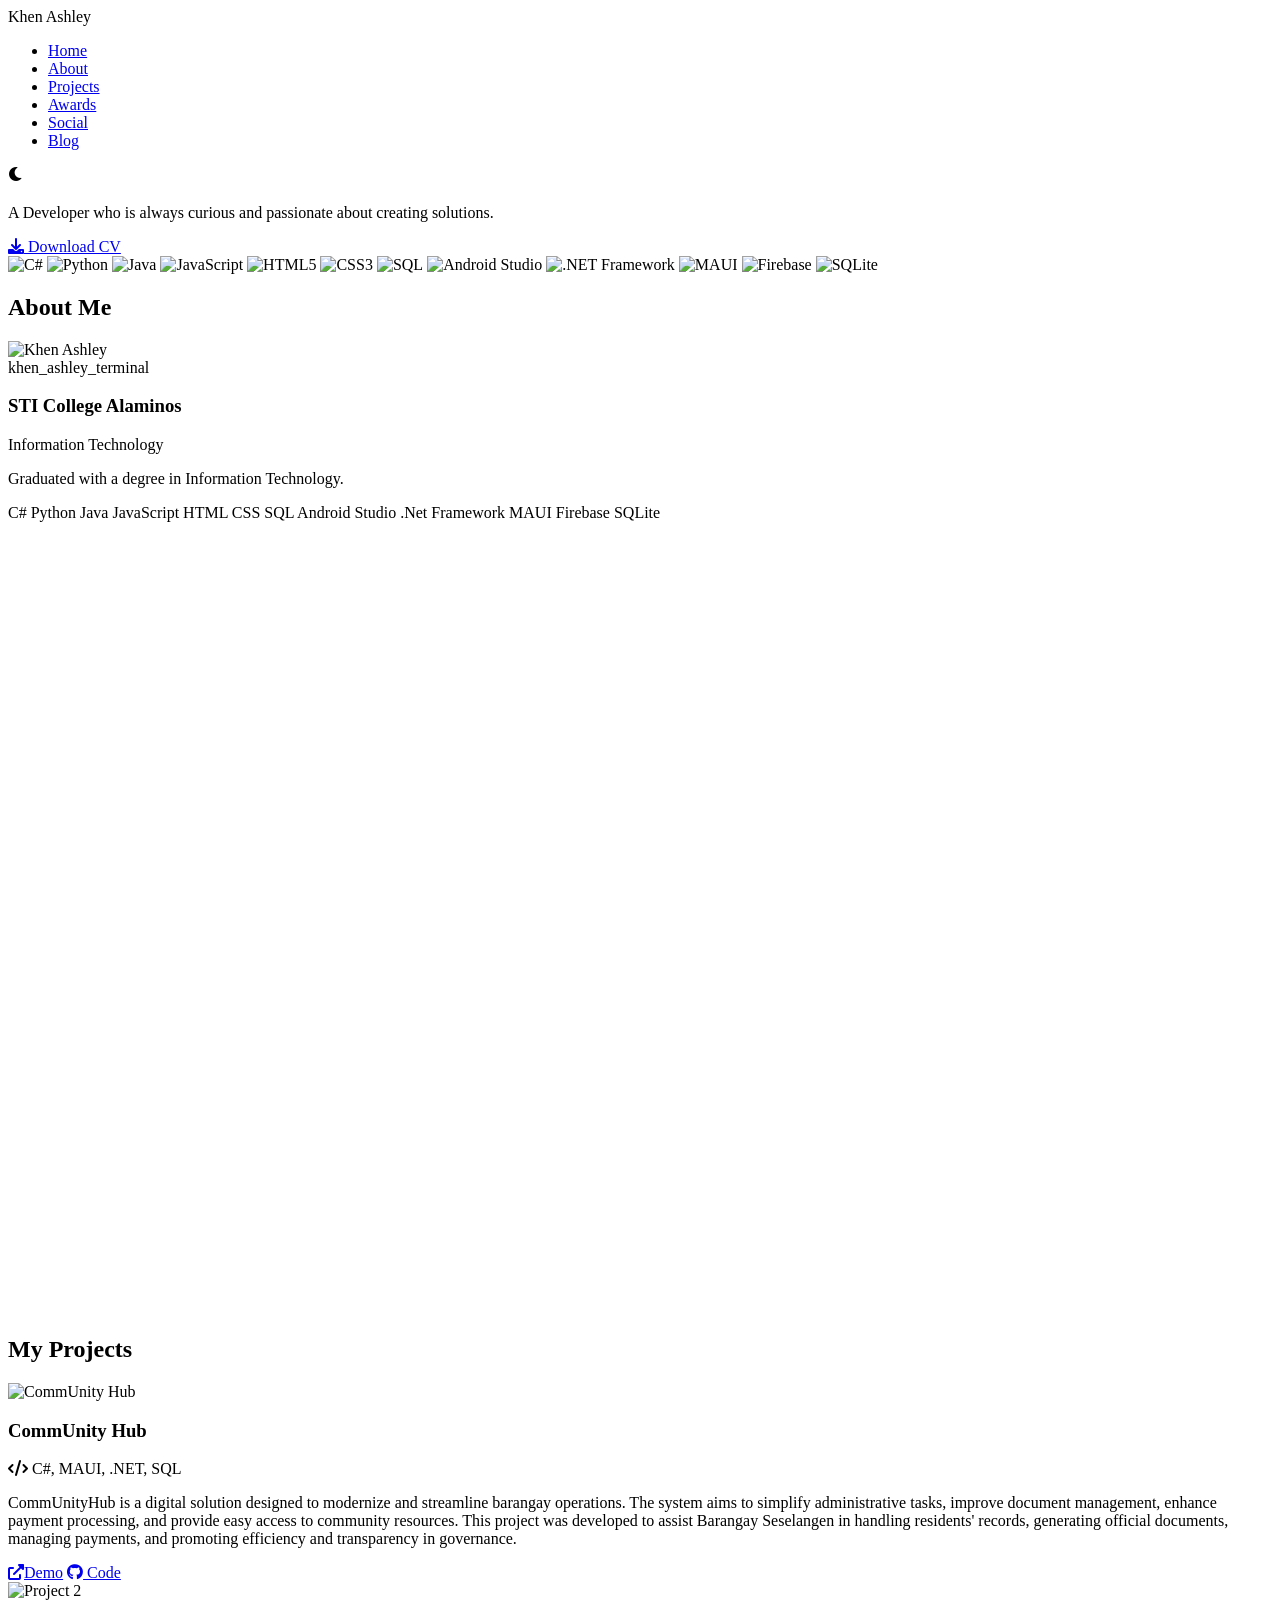
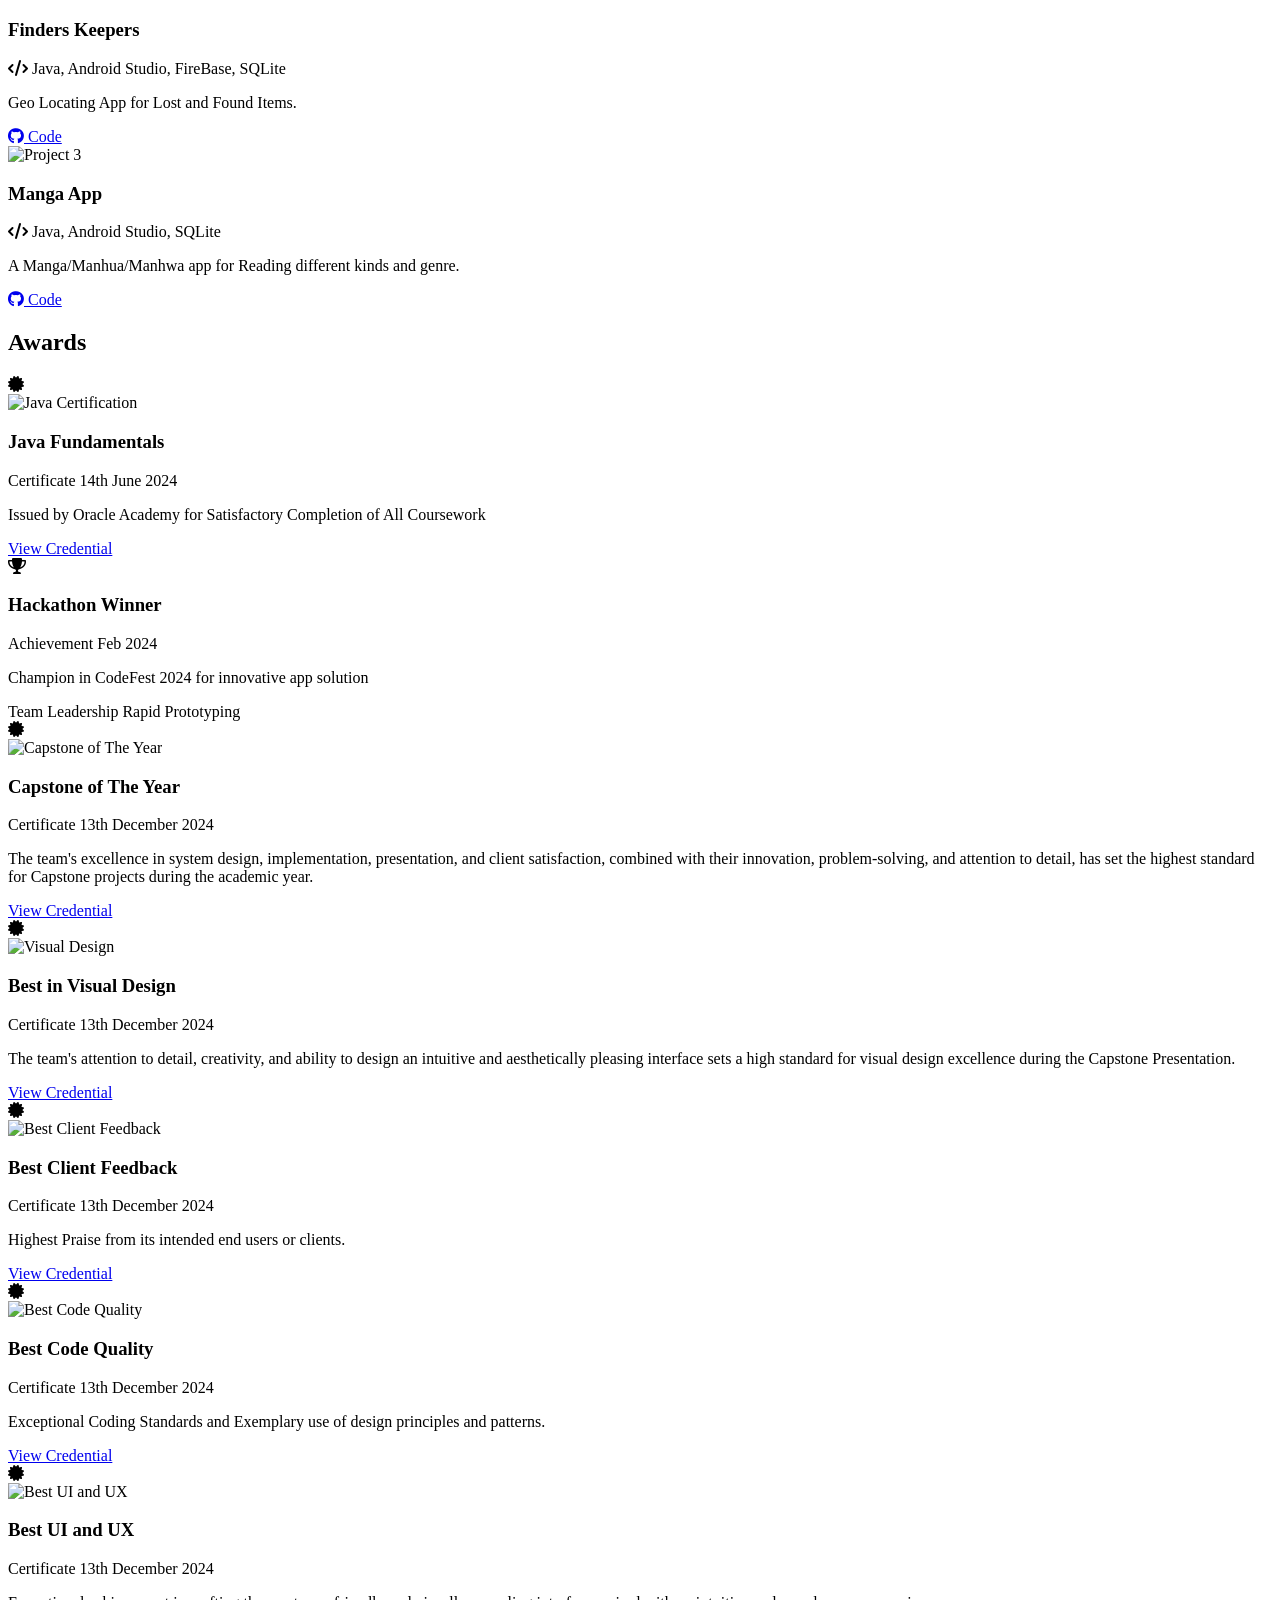
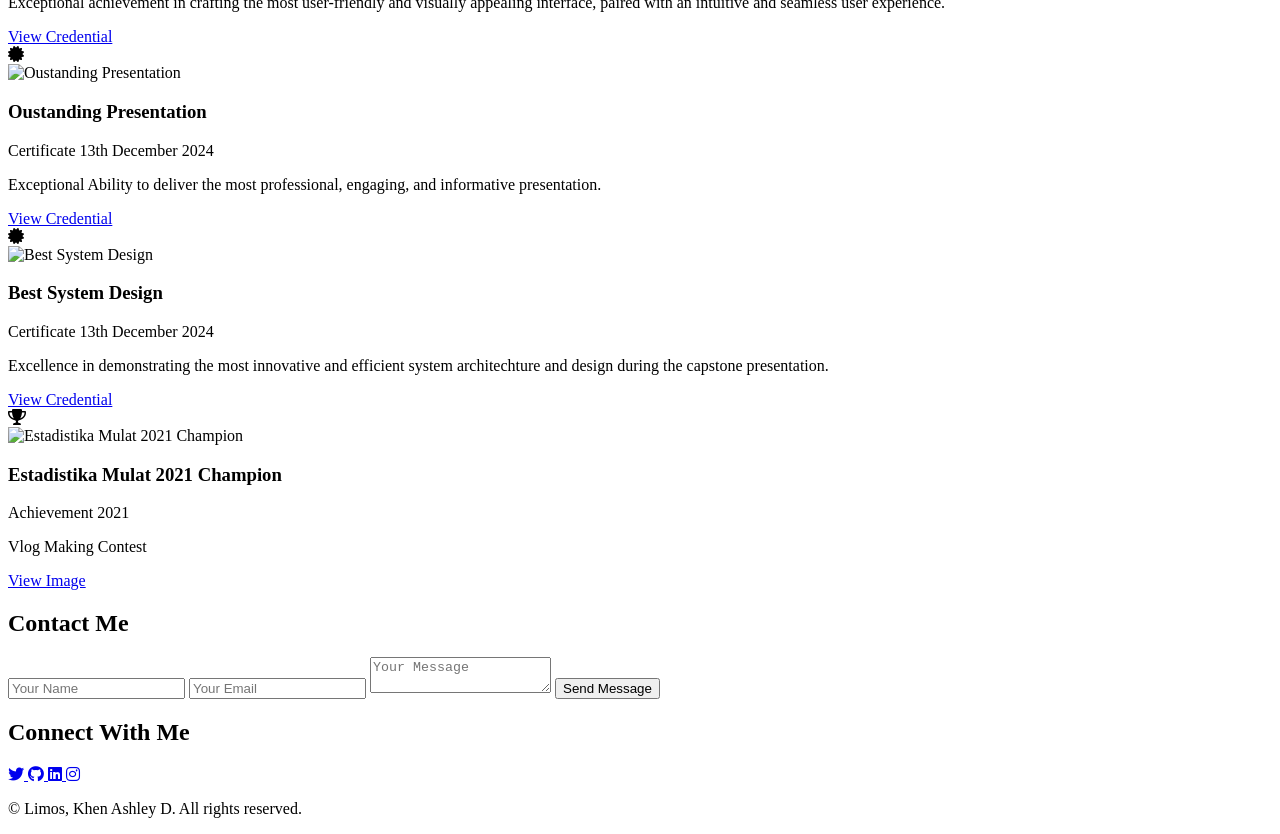
==== index.html @ 20a69405 "Add files via upload" ====
<!DOCTYPE html>
<html lang="en">
<head>
    <meta charset="UTF-8">
    <meta name="viewport" content="width=device-width, initial-scale=1.0">
    <title>Khen Ashley Limos</title>
    <!-- For ICO -->
    <link rel="icon" href="images/KA Logo.ico" type="image/x-icon">
    <link rel="stylesheet" href="assets/style.css">
    <!-- Font Awesome -->
    <link rel="stylesheet" href="https://cdnjs.cloudflare.com/ajax/libs/font-awesome/6.0.0-beta3/css/all.min.css">
    <script src="https://cdn.jsdelivr.net/npm/three@0.132.2/build/three.min.js"></script>
    <script src="https://cdn.jsdelivr.net/npm/three@0.132.2/examples/js/loaders/GLTFLoader.min.js"></script>
    <script src="https://cdn.jsdelivr.net/npm/chart.js"></script>
</head>
    <body>
        <header>
            <nav>
                <div class="logo">Khen Ashley</div>
                <ul class="nav-links">
                    <li><a href="#home">Home</a></li>
                    <li><a href="#about">About</a></li>
                    <li><a href="#projects">Projects</a></li>
                    <li><a href="#recognitions">Awards</a></li>
                    <li><a href="#social-media">Social</a></li>
                    <li><a href="blog/index.html">Blog</a></li>
                </ul>
                <div class="dark-mode-toggle">
                    <i class="fas fa-moon"></i> <!-- Moon icon for dark mode -->
                </div>
                <div class="burger">
                    <div class="line1"></div>
                    <div class="line2"></div>
                    <div class="line3"></div>
                </div>
            </nav>
        </header>

        <!--Home Section-->
        <section id="home" class="hero">
            <div class="hero-content">
                <h1 id="decoding-text"></h1>
                <p class="subtitle">A Developer who is always curious and passionate about creating solutions.</p>
                <a href="resume/Limos, Khen Ashley D. Industrial Resume.pdf" download="Limos_Khen_Ashley_CV.pdf" class="btn">
                    <i class="fas fa-download"></i> Download CV
                </a>
            </div>
            <div class="floating-images">
                <img src="images/C sharp logo.png" alt="C#" class="floating-image" style="left: 20%; top: 30%;"">
                <img src="images/Python.png" alt="Python" class="floating-image" style="left: 40%; top: 50%;">
                <img src="images/Java.png" alt="Java" class="floating-image" style="left: 60%; top: 20%;">
                <img src="images/js logo.webp" alt="JavaScript" class="floating-image" style="left: 80%; top: 40%;">
                <img src="images/HTML5.png" alt="HTML5" class="floating-image" style="left: 20%; top: 70%;">
                <img src="images/CSS3.png" alt="CSS3" class="floating-image" style="left: 40%; top: 80%;">
                <img src="images/SQL.webp" alt="SQL" class="floating-image" style="left: 60%; top: 60%;">
                <img src="images/Android Studio.png" alt="Android Studio" class="floating-image" style="left: 80%; top: 80%;">
                <img src="images/Net Framework.png" alt=".NET Framework" class="floating-image" style="left: 20%; top: 90%;">
                <img src="images/MAUI.png" alt="MAUI" class="floating-image" style="left: 40%; top: 30%;">
                <img src="images/FireBase.png" alt="Firebase" class="floating-image" style="left: 60%; top: 50%;">
                <img src="images/SQLite.png" alt="SQLite" class="floating-image" style="left: 80%; top: 20%;">
            </div>
        </section>

        <!--About Me Section-->
        <section id="about" class="about-section">
            <div class="section-header">
                <h2>About Me</h2>

                <!-- 3D Avatar Column -->
                <div class="avatar-column">
                    <div id="avatar-container" class="avatar-container">
                        <!-- Three.js will inject 3D model here -->
                        <img src="images/Profile pic.jpg" alt="Khen Ashley" class="fallback-avatar"">
                    </div>
                </div>

                <div class="console-container">
                    <div class="console-header">
                    <span class="console-dot red"></span>
                    <span class="console-dot yellow"></span>
                    <span class="console-dot green"></span>
                    <span class="console-title">khen_ashley_terminal</span>
                    </div>
                    <div id="console-text"></div>
                </div>
            </div>
        
            <div class="about-grid">
        
            <!-- Timeline Column -->
            <div class="timeline-column">
                <div class="about-timeline">
                    <div class="timeline-item" data-year="2023">
                        <div class="timeline-content">
                            <h3>STI College Alaminos</h3>
                            <p>Information Technology</p>
                            <p>Graduated with a degree in Information Technology.</p>
                            <div class="skills-used">
                                <span>C#</span>
                                <span>Python</span>
                                <span>Java</span>
                                <span>JavaScript</span>
                                <span>HTML</span>
                                <span>CSS</span>
                                <span>SQL</span>
                                <span>Android Studio</span>
                                <span>.Net Framework</span>
                                <span>MAUI</span>
                                <span>Firebase</span>
                                <span>SQLite</span>
                            </div>
                        </div>
                    </div>
                </div>
        
                <div class="circuit-container">
                    <svg id="circuit-board" viewBox="0 0 800 500"></svg>
                    <div class="circuit-tooltip"></div>
                </div>
            </div>
        </section>

        <!-- Projects Section -->
        <section id="projects" class="projects">
            <h2>My Projects</h2>
            <div class="project-grid">
                <!-- Project 1 -->
                <div class="project-card">
                    <div class="project-card-inner">
                        <div class="project-card-front">
                            <div class="project-preview">
                                <img src="images/CommUnity Hub Dashboard.png" alt="CommUnity Hub" loading="lazy">
                            </div>
                            <h3>CommUnity Hub</h3>
                        </div>
                        <div class="project-card-back">
                            <p class="tech-stack"><i class="fas fa-code"></i> C#, MAUI, .NET, SQL</p>
                            <p class="project-desc">CommUnityHub is a digital solution designed to modernize and streamline barangay operations. The system aims to simplify administrative tasks, improve document management, enhance payment processing, and provide easy access to community resources. This project was developed to assist Barangay Seselangen in handling residents' records, generating official documents, managing payments, and promoting efficiency and transparency in governance.</p>
                            <div class="project-links">
                                <a href="https://drive.google.com/drive/folders/17UceRLrFrvmgczdglgg8YzI2lSc9_kiy?usp=sharing" class="demo-btn" target="_blank"><i class="fas fa-external-link-alt"></i>Demo</a>
                                <a href="https://github.com/Kheizer-dev/CommUnityHub.git" class="github-btn"><i class="fab fa-github"></i> Code</a>
                            </div>
                        </div>
                    </div>
                </div>

                <!-- Project 2 -->
                <div class="project-card">
                    <div class="project-card-inner">
                        <div class="project-card-front">
                            <div class="project-preview">
                                <img src="images/Finder's Keepers Application Logo.png" alt="Project 2" loading="lazy">
                            </div>
                            <h3>Finders Keepers</h3>
                        </div>
                        <div class="project-card-back">
                            <p class="tech-stack"><i class="fas fa-code"></i> Java, Android Studio, FireBase, SQLite</p>
                            <p class="project-desc">Geo Locating App for Lost and Found Items.</p>
                            <div class="project-links">
                                <a href="https://github.com/LimosKhenAshley/FindersKeepers" class="github-btn"><i class="fab fa-github"></i> Code</a>
                            </div>
                        </div>
                    </div>
                </div>

                <!-- Project 3 -->
                <div class="project-card">
                    <div class="project-card-inner">
                        <div class="project-card-front">
                            <div class="project-preview">
                                <img src="images/Manga App Logo.png" alt="Project 3" loading="lazy">
                            </div>
                            <h3>Manga App</h3>
                        </div>
                        <div class="project-card-back">
                            <p class="tech-stack"><i class="fas fa-code"></i> Java, Android Studio, SQLite</p>
                            <p class="project-desc">A Manga/Manhua/Manhwa app for Reading different kinds and genre.</p>
                            <div class="project-links">
                                <a href="https://github.com/LimosKhenAshley/MangaLim" class="github-btn"><i class="fab fa-github"></i> Code</a>
                            </div>
                        </div>
                    </div>
                </div>
            </div>
        </section>

        <section id="recognitions" class="recognitions">
            <h2>Awards</h2>
            
            <div class="recognition-grid">
              <!-- Certificate Example -->
              <div class="recognition-card" data-type="certificate">
                <div class="recognition-badge">
                  <i class="fas fa-certificate"></i>
                </div>
                <img src="images/Java.png" alt="Java Certification">
                <div class="recognition-details">
                  <h3>Java Fundamentals</h3>
                  <p class="recognition-meta">
                    <span class="recognition-type">Certificate</span>
                    <span class="recognition-date">14th June 2024</span>
                  </p>
                  <p>Issued by Oracle Academy for Satisfactory Completion of All Coursework</p>
                  <a href="certificates/Java Fundamentals Certificate.pdf" class="recognition-link" target="_blank">View Credential</a>
                </div>
              </div>
          
              <!-- Achievement Example -->
              <div class="recognition-card" data-type="achievement">
                <div class="recognition-badge">
                  <i class="fas fa-trophy"></i>
                </div>
                <div class="recognition-details">
                  <h3>Hackathon Winner</h3>
                  <p class="recognition-meta">
                    <span class="recognition-type">Achievement</span>
                    <span class="recognition-date">Feb 2024</span>
                  </p>
                  <p>Champion in CodeFest 2024 for innovative app solution</p>
                  <div class="recognition-tags">
                    <span>Team Leadership</span>
                    <span>Rapid Prototyping</span>
                  </div>
                </div>
              </div>
          
              <div class="recognition-card" data-type="certificate" data-achievement="Capstone" data-category="academic">
                <div class="recognition-badge">
                  <i class="fas fa-certificate"></i>
                </div>
                <img src="images/C sharp logo.png" alt="Capstone of The Year">
                <div class="recognition-details">
                  <h3>Capstone of The Year</h3>
                  <p class="recognition-meta">
                    <span class="recognition-type">Certificate</span>
                    <span class="recognition-date">13th December 2024</span>
                  </p>
                  <p>The team's excellence in system design, implementation, presentation, and client satisfaction, combined with their innovation, problem-solving, and attention to detail, has set the highest standard for Capstone projects during the academic year.</p>
                  <a href="certificates/Capstone of the Year.jpg" class="recognition-link" target="_blank">View Credential</a>
                </div>
              </div>

              <div class="recognition-card" data-type="certificate" data-achievement="Capstone" data-category="academic">
                <div class="recognition-badge">
                  <i class="fas fa-certificate"></i>
                </div>
                <img src="images/C sharp logo.png" alt="Visual Design">
                <div class="recognition-details">
                  <h3>Best in Visual Design</h3>
                  <p class="recognition-meta">
                    <span class="recognition-type">Certificate</span>
                    <span class="recognition-date">13th December 2024</span>
                  </p>
                  <p>The team's attention to detail, creativity, and ability to design an intuitive and aesthetically pleasing interface sets a high standard for visual design excellence during the Capstone Presentation.</p>
                  <a href="certificates/Visual Design.jpg" class="recognition-link" target="_blank">View Credential</a>
                </div>
              </div>

              <div class="recognition-card" data-type="certificate" data-achievement="Capstone" data-category="academic">
                <div class="recognition-badge">
                  <i class="fas fa-certificate"></i>
                </div>
                <img src="images/C sharp logo.png" alt="Best Client Feedback">
                <div class="recognition-details">
                  <h3>Best Client Feedback</h3>
                  <p class="recognition-meta">
                    <span class="recognition-type">Certificate</span>
                    <span class="recognition-date">13th December 2024</span>
                  </p>
                  <p> Highest Praise from its intended end users or clients.</p>
                  <a href="certificates/Best Client Feedback.jpg" class="recognition-link" target="_blank">View Credential</a>
                </div>
              </div>

              <div class="recognition-card" data-type="certificate" data-achievement="Capstone" data-category="academic">
                <div class="recognition-badge">
                  <i class="fas fa-certificate"></i>
                </div>
                <img src="images/C sharp logo.png" alt="Best Code Quality">
                <div class="recognition-details">
                  <h3>Best Code Quality</h3>
                  <p class="recognition-meta">
                    <span class="recognition-type">Certificate</span>
                    <span class="recognition-date">13th December 2024</span>
                  </p>
                  <p>Exceptional Coding Standards and Exemplary use of design principles and patterns.</p>
                  <a href="certificates/Best Code Quality.jpg" class="recognition-link" target="_blank">View Credential</a>
                </div>
              </div>

              <div class="recognition-card" data-type="certificate" data-achievement="Capstone" data-category="academic">
                <div class="recognition-badge">
                  <i class="fas fa-certificate"></i>
                </div>
                <img src="images/C sharp logo.png" alt="Best UI and UX">
                <div class="recognition-details">
                  <h3>Best UI and UX</h3>
                  <p class="recognition-meta">
                    <span class="recognition-type">Certificate</span>
                    <span class="recognition-date">13th December 2024</span>
                  </p>
                  <p>Exceptional achievement in crafting the most user-friendly and visually appealing interface, paired with an intuitive and seamless user experience.</p>
                  <a href="certificates/Best UI and UX.jpg" class="recognition-link" target="_blank">View Credential</a>
                </div>
              </div>

              <div class="recognition-card" data-type="certificate" data-achievement="Capstone" data-category="academic">
                <div class="recognition-badge">
                  <i class="fas fa-certificate"></i>
                </div>
                <img src="images/C sharp logo.png" alt="Oustanding Presentation">
                <div class="recognition-details">
                  <h3>Oustanding Presentation</h3>
                  <p class="recognition-meta">
                    <span class="recognition-type">Certificate</span>
                    <span class="recognition-date">13th December 2024</span>
                  </p>
                  <p>Exceptional Ability to deliver the most professional, engaging, and informative presentation.</p>
                  <a href="certificates/Oustanding Pres.jpg" class="recognition-link" target="_blank">View Credential</a>
                </div>
              </div>

              <div class="recognition-card" data-type="certificate" data-achievement="Capstone" data-category="academic">
                <div class="recognition-badge">
                  <i class="fas fa-certificate"></i>
                </div>
                <img src="images/C sharp logo.png" alt="Best System Design">
                <div class="recognition-details">
                  <h3>Best System Design</h3>
                  <p class="recognition-meta">
                    <span class="recognition-type">Certificate</span>
                    <span class="recognition-date">13th December 2024</span>
                  </p>
                  <p>Excellence in demonstrating the most innovative and efficient system architechture and design during the capstone presentation.</p>
                  <a href="certificates/Best System Design.jpg" class="recognition-link" target="_blank">View Credential</a>
                </div>
              </div>

              <div class="recognition-card" data-type="achievement">
                <div class="recognition-badge">
                  <i class="fas fa-trophy"></i>
                </div>
                <img src="certificates/Estadistika Mulat 2021 Champion.png" alt="Estadistika Mulat 2021 Champion">
                <div class="recognition-details">
                  <h3>Estadistika Mulat 2021 Champion</h3>
                  <p class="recognition-meta">
                    <span class="recognition-type">Achievement</span>
                    <span class="recognition-date">2021</span>
                  </p>
                  <p>Vlog Making Contest</p>
                  <a href="certificates/Estadistika Mulat 2021 Champion.png" class="recognition-link" target="_blank">View Image</a>
                </div>
              </div>
            </div>
        </section>

        <!--Contact Section-->
        <section id="contact" class="contact">
            <h2>Contact Me</h2>
            <form id="contact-form" action="https://formspree.io/f/xyzelzqe" method="POST">
              <input type="text" name="name" placeholder="Your Name" required>
              <input type="email" name="email" placeholder="Your Email" required>
              <textarea name="message" placeholder="Your Message" required></textarea>
              
              <!-- Honeypot field for spam prevention -->
              <input type="text" name="_gotcha" style="display:none">
              
              <!-- Custom redirect after success (optional) -->
              <input type="hidden" name="_next" value="https://yourdomain.com/thanks.html">
              
              <!-- Email subject -->
              <input type="hidden" name="_subject" value="New message from portfolio!">
              
              <button type="submit" id="submit-btn">
                <span id="btn-text">Send Message</span>
                <div id="btn-spinner" class="spinner"></div>
              </button>
              
              <div id="form-status"></div>
            </form>
          </section>

        <!--Social Media Section-->
        <section id="social-media" class="social-media">
            <h2>Connect With Me</h2>
            <div class="social-icons">
                <a href="https://x.com/Kkhheennyy" target="_blank" class="social-icon">
                    <i class="fab fa-twitter"></i>
                </a>
                <a href="https://github.com/LimosKhenAshley" target="_blank" class="social-icon">
                    <i class="fab fa-github"></i>
                </a>
                <a href="https://www.linkedin.com/in/khen-ashley-limos-ab6171328/" target="_blank" class="social-icon">
                    <i class="fab fa-linkedin"></i>
                </a>
                <a href="https://www.instagram.com/khenetic.ashh/" target="_blank" class="social-icon">
                    <i class="fab fa-instagram"></i>
                </a>
            </div>
        </section>

        <footer>
            <p>&copy; <span id="year"></span> Limos, Khen Ashley D. All rights reserved.</p>
        </footer>

        <script src="script.js"></script>
    </body>
</html>
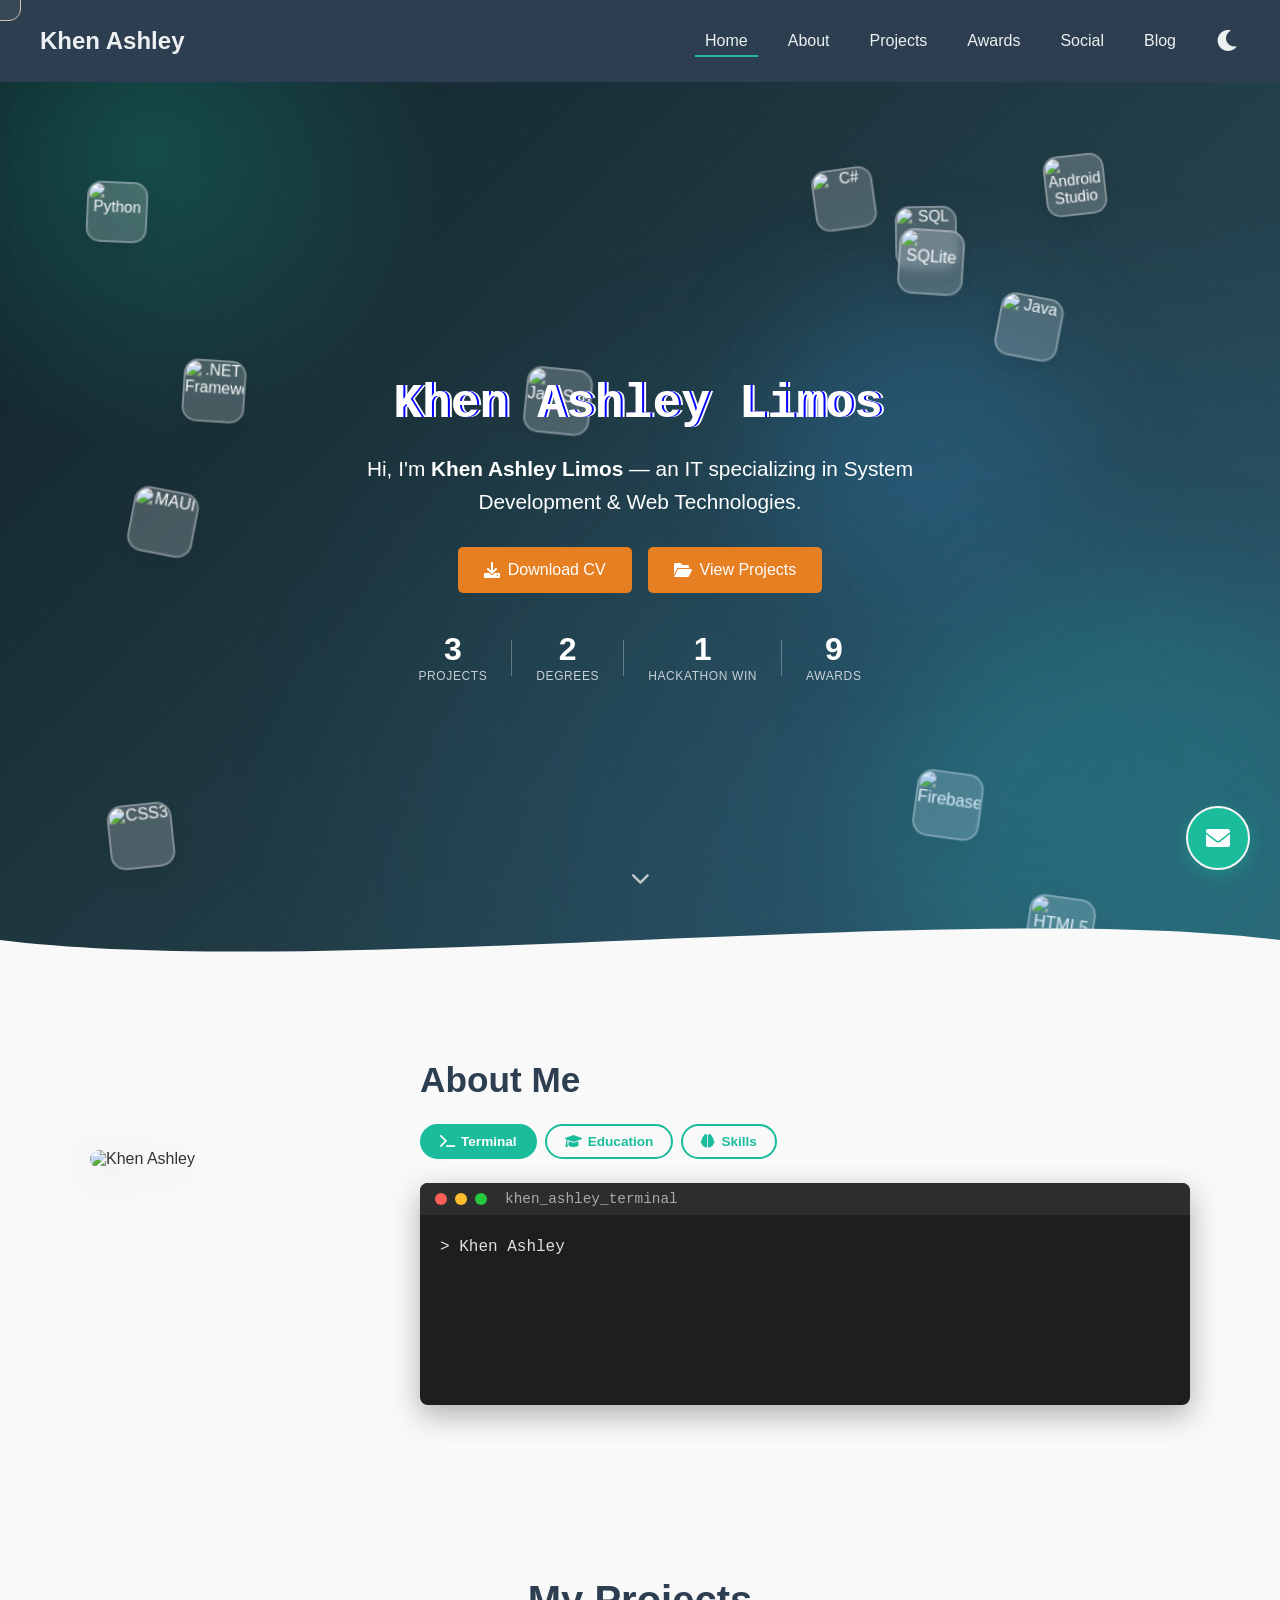
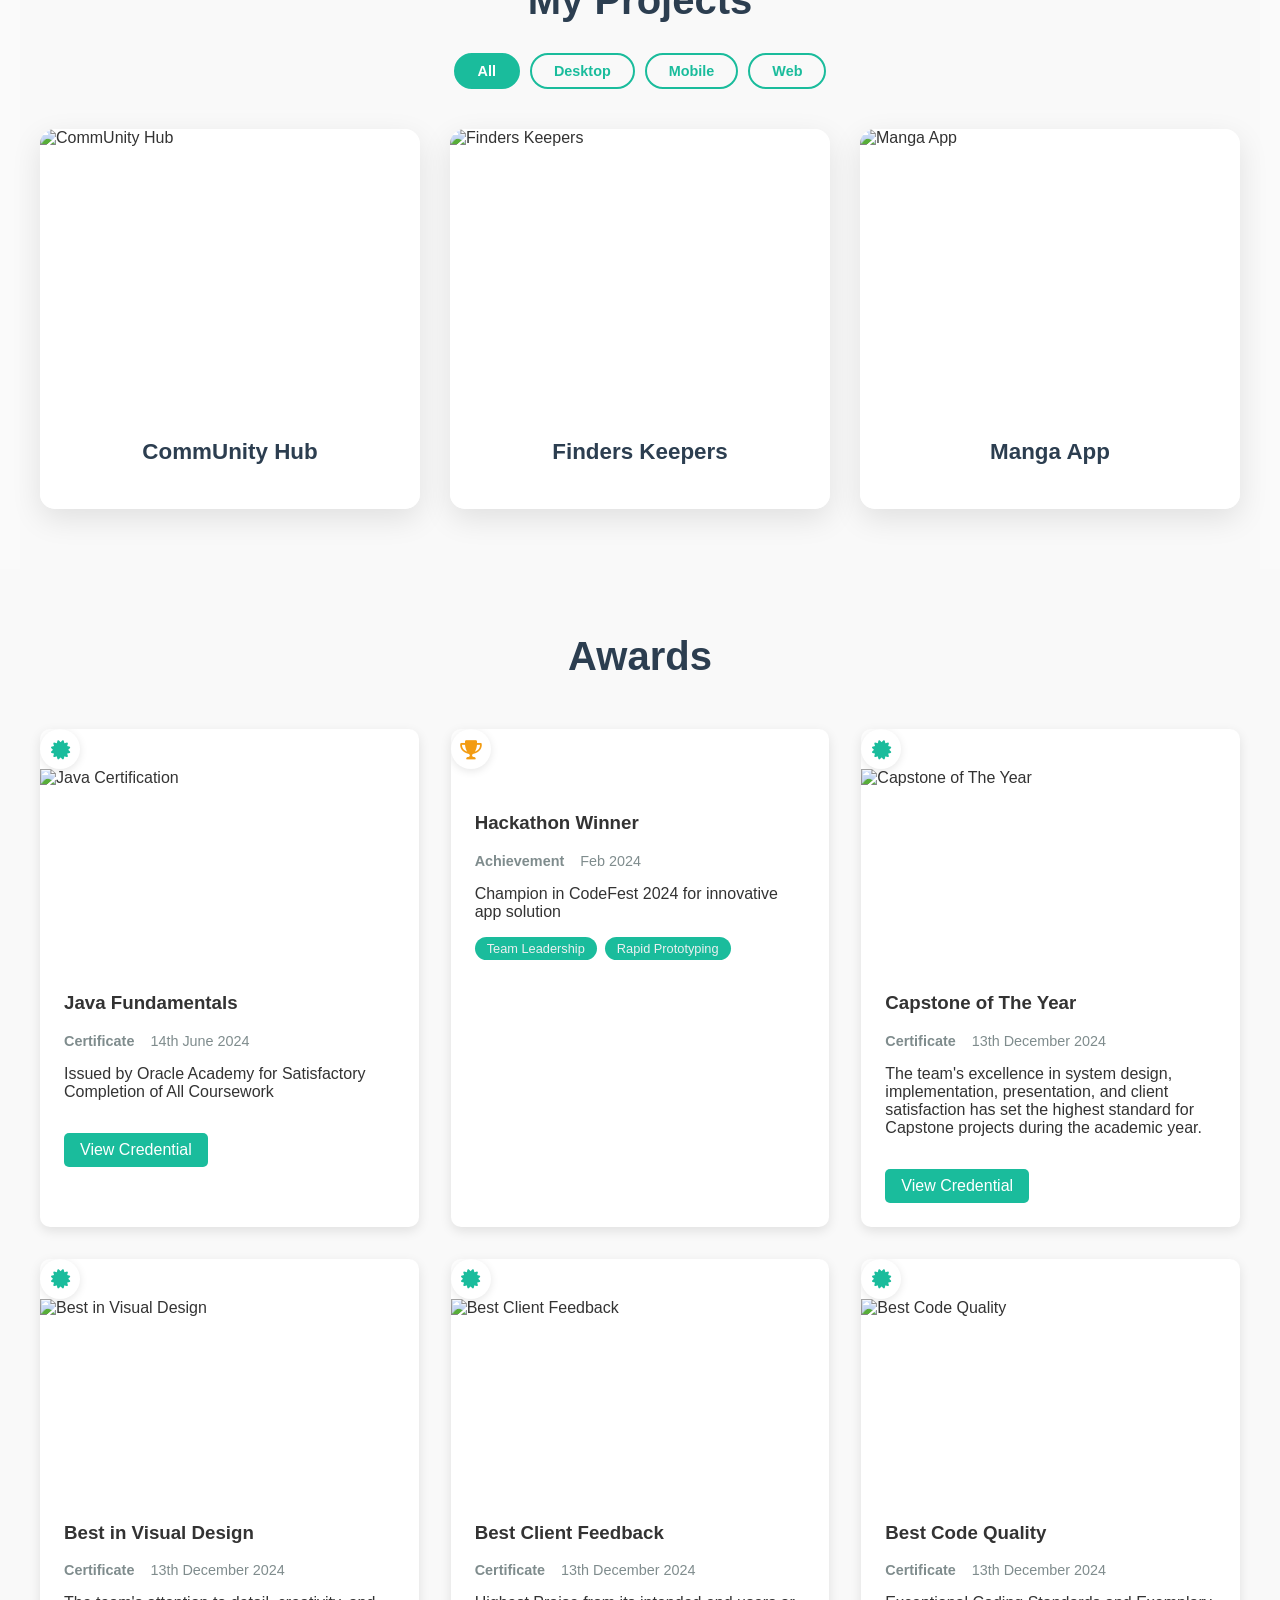
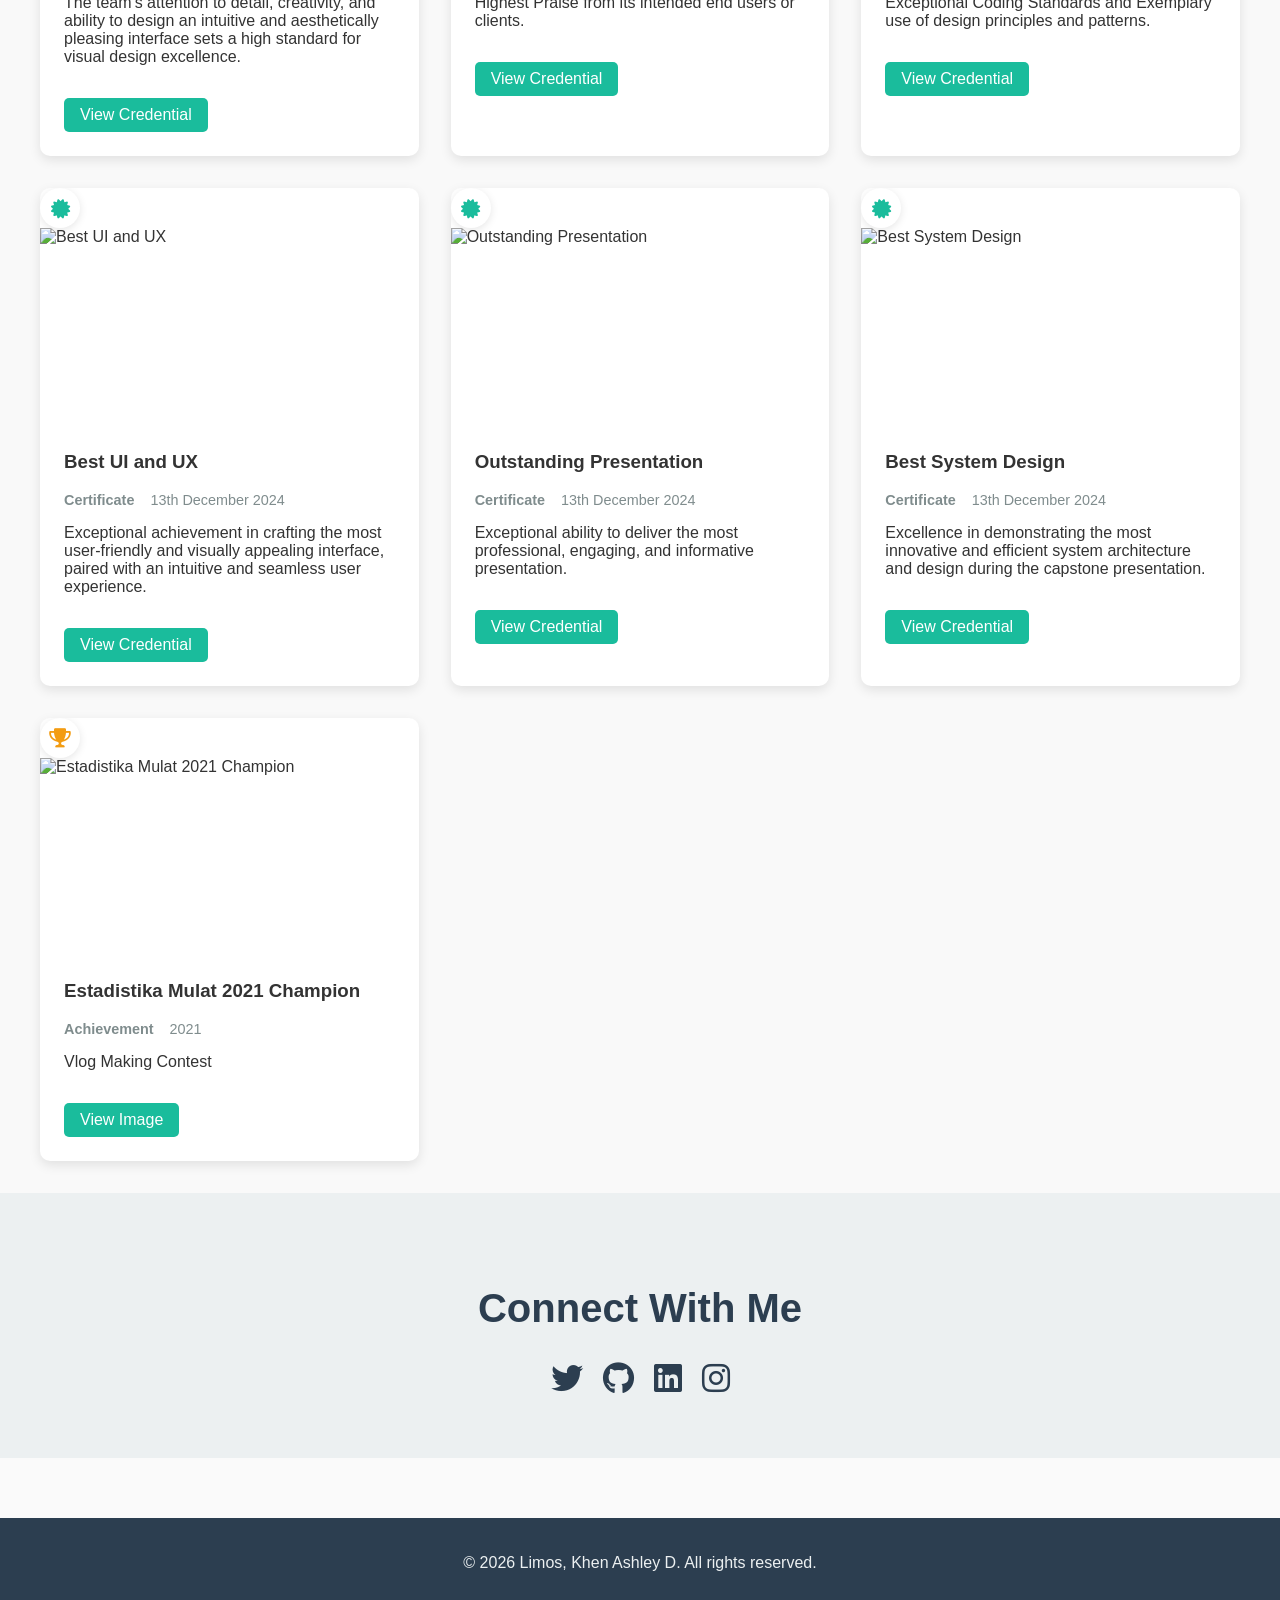
==== commit 50a21472: "Add files via upload" ====
--- a/index.html
+++ b/index.html
@@ -1,408 +1,459 @@
-<!DOCTYPE html>
-<html lang="en">
-<head>
-    <meta charset="UTF-8">
-    <meta name="viewport" content="width=device-width, initial-scale=1.0">
-    <title>Khen Ashley Limos</title>
-    <!-- For ICO -->
-    <link rel="icon" href="images/KA Logo.ico" type="image/x-icon">
-    <link rel="stylesheet" href="assets/style.css">
-    <!-- Font Awesome -->
-    <link rel="stylesheet" href="https://cdnjs.cloudflare.com/ajax/libs/font-awesome/6.0.0-beta3/css/all.min.css">
-    <script src="https://cdn.jsdelivr.net/npm/three@0.132.2/build/three.min.js"></script>
-    <script src="https://cdn.jsdelivr.net/npm/three@0.132.2/examples/js/loaders/GLTFLoader.min.js"></script>
-    <script src="https://cdn.jsdelivr.net/npm/chart.js"></script>
-</head>
-    <body>
-        <header>
-            <nav>
-                <div class="logo">Khen Ashley</div>
-                <ul class="nav-links">
-                    <li><a href="#home">Home</a></li>
-                    <li><a href="#about">About</a></li>
-                    <li><a href="#projects">Projects</a></li>
-                    <li><a href="#recognitions">Awards</a></li>
-                    <li><a href="#social-media">Social</a></li>
-                    <li><a href="blog/index.html">Blog</a></li>
-                </ul>
-                <div class="dark-mode-toggle">
-                    <i class="fas fa-moon"></i> <!-- Moon icon for dark mode -->
-                </div>
-                <div class="burger">
-                    <div class="line1"></div>
-                    <div class="line2"></div>
-                    <div class="line3"></div>
-                </div>
-            </nav>
-        </header>
-
-        <!--Home Section-->
-        <section id="home" class="hero">
-            <div class="hero-content">
-                <h1 id="decoding-text"></h1>
-                <p class="subtitle">A Developer who is always curious and passionate about creating solutions.</p>
-                <a href="resume/Limos, Khen Ashley D. Industrial Resume.pdf" download="Limos_Khen_Ashley_CV.pdf" class="btn">
-                    <i class="fas fa-download"></i> Download CV
-                </a>
-            </div>
-            <div class="floating-images">
-                <img src="images/C sharp logo.png" alt="C#" class="floating-image" style="left: 20%; top: 30%;"">
-                <img src="images/Python.png" alt="Python" class="floating-image" style="left: 40%; top: 50%;">
-                <img src="images/Java.png" alt="Java" class="floating-image" style="left: 60%; top: 20%;">
-                <img src="images/js logo.webp" alt="JavaScript" class="floating-image" style="left: 80%; top: 40%;">
-                <img src="images/HTML5.png" alt="HTML5" class="floating-image" style="left: 20%; top: 70%;">
-                <img src="images/CSS3.png" alt="CSS3" class="floating-image" style="left: 40%; top: 80%;">
-                <img src="images/SQL.webp" alt="SQL" class="floating-image" style="left: 60%; top: 60%;">
-                <img src="images/Android Studio.png" alt="Android Studio" class="floating-image" style="left: 80%; top: 80%;">
-                <img src="images/Net Framework.png" alt=".NET Framework" class="floating-image" style="left: 20%; top: 90%;">
-                <img src="images/MAUI.png" alt="MAUI" class="floating-image" style="left: 40%; top: 30%;">
-                <img src="images/FireBase.png" alt="Firebase" class="floating-image" style="left: 60%; top: 50%;">
-                <img src="images/SQLite.png" alt="SQLite" class="floating-image" style="left: 80%; top: 20%;">
-            </div>
-        </section>
-
-        <!--About Me Section-->
-        <section id="about" class="about-section">
-            <div class="section-header">
-                <h2>About Me</h2>
-
-                <!-- 3D Avatar Column -->
-                <div class="avatar-column">
-                    <div id="avatar-container" class="avatar-container">
-                        <!-- Three.js will inject 3D model here -->
-                        <img src="images/Profile pic.jpg" alt="Khen Ashley" class="fallback-avatar"">
-                    </div>
-                </div>
-
-                <div class="console-container">
-                    <div class="console-header">
-                    <span class="console-dot red"></span>
-                    <span class="console-dot yellow"></span>
-                    <span class="console-dot green"></span>
-                    <span class="console-title">khen_ashley_terminal</span>
-                    </div>
-                    <div id="console-text"></div>
-                </div>
-            </div>
-        
-            <div class="about-grid">
-        
-            <!-- Timeline Column -->
-            <div class="timeline-column">
-                <div class="about-timeline">
-                    <div class="timeline-item" data-year="2023">
-                        <div class="timeline-content">
-                            <h3>STI College Alaminos</h3>
-                            <p>Information Technology</p>
-                            <p>Graduated with a degree in Information Technology.</p>
-                            <div class="skills-used">
-                                <span>C#</span>
-                                <span>Python</span>
-                                <span>Java</span>
-                                <span>JavaScript</span>
-                                <span>HTML</span>
-                                <span>CSS</span>
-                                <span>SQL</span>
-                                <span>Android Studio</span>
-                                <span>.Net Framework</span>
-                                <span>MAUI</span>
-                                <span>Firebase</span>
-                                <span>SQLite</span>
-                            </div>
-                        </div>
-                    </div>
-                </div>
-        
-                <div class="circuit-container">
-                    <svg id="circuit-board" viewBox="0 0 800 500"></svg>
-                    <div class="circuit-tooltip"></div>
-                </div>
-            </div>
-        </section>
-
-        <!-- Projects Section -->
-        <section id="projects" class="projects">
-            <h2>My Projects</h2>
-            <div class="project-grid">
-                <!-- Project 1 -->
-                <div class="project-card">
-                    <div class="project-card-inner">
-                        <div class="project-card-front">
-                            <div class="project-preview">
-                                <img src="images/CommUnity Hub Dashboard.png" alt="CommUnity Hub" loading="lazy">
-                            </div>
-                            <h3>CommUnity Hub</h3>
-                        </div>
-                        <div class="project-card-back">
-                            <p class="tech-stack"><i class="fas fa-code"></i> C#, MAUI, .NET, SQL</p>
-                            <p class="project-desc">CommUnityHub is a digital solution designed to modernize and streamline barangay operations. The system aims to simplify administrative tasks, improve document management, enhance payment processing, and provide easy access to community resources. This project was developed to assist Barangay Seselangen in handling residents' records, generating official documents, managing payments, and promoting efficiency and transparency in governance.</p>
-                            <div class="project-links">
-                                <a href="https://drive.google.com/drive/folders/17UceRLrFrvmgczdglgg8YzI2lSc9_kiy?usp=sharing" class="demo-btn" target="_blank"><i class="fas fa-external-link-alt"></i>Demo</a>
-                                <a href="https://github.com/Kheizer-dev/CommUnityHub.git" class="github-btn"><i class="fab fa-github"></i> Code</a>
-                            </div>
-                        </div>
-                    </div>
-                </div>
-
-                <!-- Project 2 -->
-                <div class="project-card">
-                    <div class="project-card-inner">
-                        <div class="project-card-front">
-                            <div class="project-preview">
-                                <img src="images/Finder's Keepers Application Logo.png" alt="Project 2" loading="lazy">
-                            </div>
-                            <h3>Finders Keepers</h3>
-                        </div>
-                        <div class="project-card-back">
-                            <p class="tech-stack"><i class="fas fa-code"></i> Java, Android Studio, FireBase, SQLite</p>
-                            <p class="project-desc">Geo Locating App for Lost and Found Items.</p>
-                            <div class="project-links">
-                                <a href="https://github.com/LimosKhenAshley/FindersKeepers" class="github-btn"><i class="fab fa-github"></i> Code</a>
-                            </div>
-                        </div>
-                    </div>
-                </div>
-
-                <!-- Project 3 -->
-                <div class="project-card">
-                    <div class="project-card-inner">
-                        <div class="project-card-front">
-                            <div class="project-preview">
-                                <img src="images/Manga App Logo.png" alt="Project 3" loading="lazy">
-                            </div>
-                            <h3>Manga App</h3>
-                        </div>
-                        <div class="project-card-back">
-                            <p class="tech-stack"><i class="fas fa-code"></i> Java, Android Studio, SQLite</p>
-                            <p class="project-desc">A Manga/Manhua/Manhwa app for Reading different kinds and genre.</p>
-                            <div class="project-links">
-                                <a href="https://github.com/LimosKhenAshley/MangaLim" class="github-btn"><i class="fab fa-github"></i> Code</a>
-                            </div>
-                        </div>
-                    </div>
-                </div>
-            </div>
-        </section>
-
-        <section id="recognitions" class="recognitions">
-            <h2>Awards</h2>
-            
-            <div class="recognition-grid">
-              <!-- Certificate Example -->
-              <div class="recognition-card" data-type="certificate">
-                <div class="recognition-badge">
-                  <i class="fas fa-certificate"></i>
-                </div>
-                <img src="images/Java.png" alt="Java Certification">
-                <div class="recognition-details">
-                  <h3>Java Fundamentals</h3>
-                  <p class="recognition-meta">
-                    <span class="recognition-type">Certificate</span>
-                    <span class="recognition-date">14th June 2024</span>
-                  </p>
-                  <p>Issued by Oracle Academy for Satisfactory Completion of All Coursework</p>
-                  <a href="certificates/Java Fundamentals Certificate.pdf" class="recognition-link" target="_blank">View Credential</a>
-                </div>
-              </div>
-          
-              <!-- Achievement Example -->
-              <div class="recognition-card" data-type="achievement">
-                <div class="recognition-badge">
-                  <i class="fas fa-trophy"></i>
-                </div>
-                <div class="recognition-details">
-                  <h3>Hackathon Winner</h3>
-                  <p class="recognition-meta">
-                    <span class="recognition-type">Achievement</span>
-                    <span class="recognition-date">Feb 2024</span>
-                  </p>
-                  <p>Champion in CodeFest 2024 for innovative app solution</p>
-                  <div class="recognition-tags">
-                    <span>Team Leadership</span>
-                    <span>Rapid Prototyping</span>
-                  </div>
-                </div>
-              </div>
-          
-              <div class="recognition-card" data-type="certificate" data-achievement="Capstone" data-category="academic">
-                <div class="recognition-badge">
-                  <i class="fas fa-certificate"></i>
-                </div>
-                <img src="images/C sharp logo.png" alt="Capstone of The Year">
-                <div class="recognition-details">
-                  <h3>Capstone of The Year</h3>
-                  <p class="recognition-meta">
-                    <span class="recognition-type">Certificate</span>
-                    <span class="recognition-date">13th December 2024</span>
-                  </p>
-                  <p>The team's excellence in system design, implementation, presentation, and client satisfaction, combined with their innovation, problem-solving, and attention to detail, has set the highest standard for Capstone projects during the academic year.</p>
-                  <a href="certificates/Capstone of the Year.jpg" class="recognition-link" target="_blank">View Credential</a>
-                </div>
-              </div>
-
-              <div class="recognition-card" data-type="certificate" data-achievement="Capstone" data-category="academic">
-                <div class="recognition-badge">
-                  <i class="fas fa-certificate"></i>
-                </div>
-                <img src="images/C sharp logo.png" alt="Visual Design">
-                <div class="recognition-details">
-                  <h3>Best in Visual Design</h3>
-                  <p class="recognition-meta">
-                    <span class="recognition-type">Certificate</span>
-                    <span class="recognition-date">13th December 2024</span>
-                  </p>
-                  <p>The team's attention to detail, creativity, and ability to design an intuitive and aesthetically pleasing interface sets a high standard for visual design excellence during the Capstone Presentation.</p>
-                  <a href="certificates/Visual Design.jpg" class="recognition-link" target="_blank">View Credential</a>
-                </div>
-              </div>
-
-              <div class="recognition-card" data-type="certificate" data-achievement="Capstone" data-category="academic">
-                <div class="recognition-badge">
-                  <i class="fas fa-certificate"></i>
-                </div>
-                <img src="images/C sharp logo.png" alt="Best Client Feedback">
-                <div class="recognition-details">
-                  <h3>Best Client Feedback</h3>
-                  <p class="recognition-meta">
-                    <span class="recognition-type">Certificate</span>
-                    <span class="recognition-date">13th December 2024</span>
-                  </p>
-                  <p> Highest Praise from its intended end users or clients.</p>
-                  <a href="certificates/Best Client Feedback.jpg" class="recognition-link" target="_blank">View Credential</a>
-                </div>
-              </div>
-
-              <div class="recognition-card" data-type="certificate" data-achievement="Capstone" data-category="academic">
-                <div class="recognition-badge">
-                  <i class="fas fa-certificate"></i>
-                </div>
-                <img src="images/C sharp logo.png" alt="Best Code Quality">
-                <div class="recognition-details">
-                  <h3>Best Code Quality</h3>
-                  <p class="recognition-meta">
-                    <span class="recognition-type">Certificate</span>
-                    <span class="recognition-date">13th December 2024</span>
-                  </p>
-                  <p>Exceptional Coding Standards and Exemplary use of design principles and patterns.</p>
-                  <a href="certificates/Best Code Quality.jpg" class="recognition-link" target="_blank">View Credential</a>
-                </div>
-              </div>
-
-              <div class="recognition-card" data-type="certificate" data-achievement="Capstone" data-category="academic">
-                <div class="recognition-badge">
-                  <i class="fas fa-certificate"></i>
-                </div>
-                <img src="images/C sharp logo.png" alt="Best UI and UX">
-                <div class="recognition-details">
-                  <h3>Best UI and UX</h3>
-                  <p class="recognition-meta">
-                    <span class="recognition-type">Certificate</span>
-                    <span class="recognition-date">13th December 2024</span>
-                  </p>
-                  <p>Exceptional achievement in crafting the most user-friendly and visually appealing interface, paired with an intuitive and seamless user experience.</p>
-                  <a href="certificates/Best UI and UX.jpg" class="recognition-link" target="_blank">View Credential</a>
-                </div>
-              </div>
-
-              <div class="recognition-card" data-type="certificate" data-achievement="Capstone" data-category="academic">
-                <div class="recognition-badge">
-                  <i class="fas fa-certificate"></i>
-                </div>
-                <img src="images/C sharp logo.png" alt="Oustanding Presentation">
-                <div class="recognition-details">
-                  <h3>Oustanding Presentation</h3>
-                  <p class="recognition-meta">
-                    <span class="recognition-type">Certificate</span>
-                    <span class="recognition-date">13th December 2024</span>
-                  </p>
-                  <p>Exceptional Ability to deliver the most professional, engaging, and informative presentation.</p>
-                  <a href="certificates/Oustanding Pres.jpg" class="recognition-link" target="_blank">View Credential</a>
-                </div>
-              </div>
-
-              <div class="recognition-card" data-type="certificate" data-achievement="Capstone" data-category="academic">
-                <div class="recognition-badge">
-                  <i class="fas fa-certificate"></i>
-                </div>
-                <img src="images/C sharp logo.png" alt="Best System Design">
-                <div class="recognition-details">
-                  <h3>Best System Design</h3>
-                  <p class="recognition-meta">
-                    <span class="recognition-type">Certificate</span>
-                    <span class="recognition-date">13th December 2024</span>
-                  </p>
-                  <p>Excellence in demonstrating the most innovative and efficient system architechture and design during the capstone presentation.</p>
-                  <a href="certificates/Best System Design.jpg" class="recognition-link" target="_blank">View Credential</a>
-                </div>
-              </div>
-
-              <div class="recognition-card" data-type="achievement">
-                <div class="recognition-badge">
-                  <i class="fas fa-trophy"></i>
-                </div>
-                <img src="certificates/Estadistika Mulat 2021 Champion.png" alt="Estadistika Mulat 2021 Champion">
-                <div class="recognition-details">
-                  <h3>Estadistika Mulat 2021 Champion</h3>
-                  <p class="recognition-meta">
-                    <span class="recognition-type">Achievement</span>
-                    <span class="recognition-date">2021</span>
-                  </p>
-                  <p>Vlog Making Contest</p>
-                  <a href="certificates/Estadistika Mulat 2021 Champion.png" class="recognition-link" target="_blank">View Image</a>
-                </div>
-              </div>
-            </div>
-        </section>
-
-        <!--Contact Section-->
-        <section id="contact" class="contact">
-            <h2>Contact Me</h2>
-            <form id="contact-form" action="https://formspree.io/f/xyzelzqe" method="POST">
-              <input type="text" name="name" placeholder="Your Name" required>
-              <input type="email" name="email" placeholder="Your Email" required>
-              <textarea name="message" placeholder="Your Message" required></textarea>
-              
-              <!-- Honeypot field for spam prevention -->
-              <input type="text" name="_gotcha" style="display:none">
-              
-              <!-- Custom redirect after success (optional) -->
-              <input type="hidden" name="_next" value="https://yourdomain.com/thanks.html">
-              
-              <!-- Email subject -->
-              <input type="hidden" name="_subject" value="New message from portfolio!">
-              
-              <button type="submit" id="submit-btn">
-                <span id="btn-text">Send Message</span>
-                <div id="btn-spinner" class="spinner"></div>
-              </button>
-              
-              <div id="form-status"></div>
-            </form>
-          </section>
-
-        <!--Social Media Section-->
-        <section id="social-media" class="social-media">
-            <h2>Connect With Me</h2>
-            <div class="social-icons">
-                <a href="https://x.com/Kkhheennyy" target="_blank" class="social-icon">
-                    <i class="fab fa-twitter"></i>
-                </a>
-                <a href="https://github.com/LimosKhenAshley" target="_blank" class="social-icon">
-                    <i class="fab fa-github"></i>
-                </a>
-                <a href="https://www.linkedin.com/in/khen-ashley-limos-ab6171328/" target="_blank" class="social-icon">
-                    <i class="fab fa-linkedin"></i>
-                </a>
-                <a href="https://www.instagram.com/khenetic.ashh/" target="_blank" class="social-icon">
-                    <i class="fab fa-instagram"></i>
-                </a>
-            </div>
-        </section>
-
-        <footer>
-            <p>&copy; <span id="year"></span> Limos, Khen Ashley D. All rights reserved.</p>
-        </footer>
-
-        <script src="script.js"></script>
-    </body>
-</html>+<!DOCTYPE html>
+<html lang="en">
+<head>
+    <meta charset="UTF-8">
+    <meta name="viewport" content="width=device-width, initial-scale=1.0">
+    <title>Khen Ashley Limos</title>
+    <meta name="description" content="Khen Ashley Limos - Information Technology graduate and developer specializing in C#, Java, Python, and web technologies.">
+    <meta property="og:title" content="Khen Ashley Limos | Developer Portfolio">
+    <meta property="og:description" content="Information Technology graduate and developer specializing in C#, Java, Python, and web technologies.">
+    <meta property="og:image" content="images/Profile pic.jpg">
+    <meta property="og:type" content="website">
+    <meta name="twitter:card" content="summary_large_image">
+    <meta name="twitter:title" content="Khen Ashley Limos | Developer Portfolio">
+    <meta name="twitter:description" content="Information Technology graduate and developer specializing in C#, Java, Python, and web technologies.">
+    <meta name="twitter:image" content="images/Profile pic.jpg">
+    <!-- For ICO -->
+    <link rel="icon" href="images/KA Logo.ico" type="image/x-icon">
+    <link rel="stylesheet" href="assets/style.css">
+    <!-- Font Awesome -->
+    <link rel="stylesheet" href="https://cdnjs.cloudflare.com/ajax/libs/font-awesome/6.0.0-beta3/css/all.min.css">
+    <script src="https://cdn.jsdelivr.net/npm/chart.js"></script>
+</head>
+    <body>
+        <header>
+            <nav>
+                <div class="logo">Khen Ashley</div>
+                <ul class="nav-links">
+                    <li><a href="#home">Home</a></li>
+                    <li><a href="#about">About</a></li>
+                    <li><a href="#projects">Projects</a></li>
+                    <li><a href="#recognitions">Awards</a></li>
+                    <li><a href="#social-media">Social</a></li>
+                    <li><a href="blog/index.html">Blog</a></li>
+                </ul>
+                <div class="dark-mode-toggle" role="button" aria-label="Toggle dark mode" tabindex="0">
+                    <i class="fas fa-moon"></i>
+                </div>
+                <div class="burger" role="button" aria-label="Toggle navigation menu" aria-expanded="false" tabindex="0">
+                    <div class="line1"></div>
+                    <div class="line2"></div>
+                    <div class="line3"></div>
+                </div>
+            </nav>
+        </header>
+
+        <!--Home Section-->
+        <section id="home" class="hero">
+            <div class="hero-orb hero-orb-1"></div>
+            <div class="hero-orb hero-orb-2"></div>
+            <div class="hero-content">
+                <h1 id="decoding-text"></h1>
+                <p class="subtitle">Hi, I'm <strong>Khen Ashley Limos</strong> — an IT specializing in System Development &amp; Web Technologies.</p>
+                <div class="hero-btns">
+                    <a href="resume/Limos, Khen Ashley D. Industrial Resume.pdf" download="Limos_Khen_Ashley_CV.pdf" class="btn">
+                        <i class="fas fa-download"></i> Download CV
+                    </a>
+                    <a href="#projects" class="btn btn-outline">
+                        <i class="fas fa-folder-open"></i> View Projects
+                    </a>
+                </div>
+                <div class="hero-stats">
+                    <div class="hero-stat">
+                        <span class="hero-stat-num" data-target="3">0</span>
+                        <span class="hero-stat-label">Projects</span>
+                    </div>
+                    <div class="hero-stat-divider"></div>
+                    <div class="hero-stat">
+                        <span class="hero-stat-num" data-target="2">0</span>
+                        <span class="hero-stat-label">Degrees</span>
+                    </div>
+                    <div class="hero-stat-divider"></div>
+                    <div class="hero-stat">
+                        <span class="hero-stat-num" data-target="1">0</span>
+                        <span class="hero-stat-label">Hackathon Win</span>
+                    </div>
+                    <div class="hero-stat-divider"></div>
+                    <div class="hero-stat">
+                        <span class="hero-stat-num" data-target="9">0</span>
+                        <span class="hero-stat-label">Awards</span>
+                    </div>
+                </div>
+            </div>
+            <div class="floating-images">
+                <img src="images/C sharp logo.png" alt="C#" class="floating-image" style="left: 20%; top: 30%;">
+                <img src="images/Python.png" alt="Python" class="floating-image" style="left: 40%; top: 50%;">
+                <img src="images/Java.png" alt="Java" class="floating-image" style="left: 60%; top: 20%;">
+                <img src="images/js logo.webp" alt="JavaScript" class="floating-image" style="left: 80%; top: 40%;">
+                <img src="images/HTML5.png" alt="HTML5" class="floating-image" style="left: 20%; top: 70%;">
+                <img src="images/CSS3.png" alt="CSS3" class="floating-image" style="left: 40%; top: 80%;">
+                <img src="images/SQL.webp" alt="SQL" class="floating-image" style="left: 60%; top: 60%;">
+                <img src="images/Android Studio.png" alt="Android Studio" class="floating-image" style="left: 80%; top: 80%;">
+                <img src="images/Net Framework.png" alt=".NET Framework" class="floating-image" style="left: 20%; top: 90%;">
+                <img src="images/MAUI.png" alt="MAUI" class="floating-image" style="left: 40%; top: 30%;">
+                <img src="images/FireBase.png" alt="Firebase" class="floating-image" style="left: 60%; top: 50%;">
+                <img src="images/SQLite.png" alt="SQLite" class="floating-image" style="left: 80%; top: 20%;">
+            </div>
+            <!-- Wave divider -->
+            <div class="hero-wave">
+                <svg viewBox="0 0 1440 80" preserveAspectRatio="none" xmlns="http://www.w3.org/2000/svg">
+                    <path d="M0,40 C360,80 1080,0 1440,40 L1440,80 L0,80 Z" fill="#f9f9f9"/>
+                </svg>
+            </div>
+            <!-- Scroll indicator -->
+            <div class="scroll-indicator" aria-label="Scroll down">
+                <i class="fas fa-chevron-down"></i>
+            </div>
+        </section>
+
+        <!--About Me Section-->
+        <section id="about" class="about-section">
+            <div class="about-layout">
+
+                <!-- Left: Photo -->
+                <div class="about-photo-col">
+                    <img src="images/Profile pic.jpg" alt="Khen Ashley" class="about-portrait">
+                </div>
+
+                <!-- Right: Tabbed Info -->
+                <div class="about-info-col">
+                    <h2>About Me</h2>
+
+                    <!-- Tab Navigation -->
+                    <div class="about-tabs">
+                        <button class="about-tab active" data-tab="terminal"><i class="fas fa-terminal"></i> Terminal</button>
+                        <button class="about-tab" data-tab="education"><i class="fas fa-graduation-cap"></i> Education</button>
+                        <button class="about-tab" data-tab="skills"><i class="fas fa-brain"></i> Skills</button>
+                    </div>
+
+                    <!-- Tab Panels -->
+                    <div class="about-tab-panel active" id="tab-terminal">
+                        <div class="console-container">
+                            <div class="console-header">
+                                <span class="console-dot red"></span>
+                                <span class="console-dot yellow"></span>
+                                <span class="console-dot green"></span>
+                                <span class="console-title">khen_ashley_terminal</span>
+                            </div>
+                            <div id="console-text"></div>
+                        </div>
+                    </div>
+
+                    <div class="about-tab-panel" id="tab-education">
+                        <div class="edu-carousel">
+                            <h3 class="edu-carousel-title"><i class="fas fa-graduation-cap"></i> Education</h3>
+                            <div class="edu-carousel-body">
+                                <button class="edu-prev" aria-label="Previous"><i class="fas fa-chevron-left"></i></button>
+                                <div class="edu-carousel-track-wrapper">
+                                    <div class="edu-carousel-track">
+                                    <div class="edu-slide">
+                                        <div class="edu-slide-year">2025 – Present</div>
+                                        <div class="edu-slide-content">
+                                            <h4>PHINMA - University of Pangasinan</h4>
+                                            <p class="edu-degree">Bachelor of Science in Information Technology</p>
+                                            <p class="edu-status current"><i class="fas fa-circle"></i> Currently Enrolled</p>
+                                            <div class="skills-used">
+                                                <span>Web Development</span>
+                                                <span>Data Structures</span>
+                                                <span>Algorithms</span>
+                                            </div>
+                                        </div>
+                                    </div>
+                                    <div class="edu-slide">
+                                        <div class="edu-slide-year">2021 – 2023</div>
+                                        <div class="edu-slide-content">
+                                            <h4>STI College Alaminos</h4>
+                                            <p class="edu-degree">Associate in Information Technology</p>
+                                            <p class="edu-status graduated"><i class="fas fa-check-circle"></i> Graduated</p>
+                                            <div class="skills-used">
+                                                <span>C#</span><span>Python</span><span>Java</span>
+                                                <span>JavaScript</span><span>HTML</span><span>CSS</span>
+                                                <span>SQL</span><span>Android Studio</span>
+                                                <span>.Net Framework</span><span>MAUI</span>
+                                                <span>Firebase</span><span>SQLite</span>
+                                            </div>
+                                        </div>
+                                    </div>
+                                    </div>
+                                </div>
+                                <button class="edu-next" aria-label="Next"><i class="fas fa-chevron-right"></i></button>
+                            </div>
+                            <div class="edu-carousel-controls"><div class="edu-dots"><span class="edu-dot active"></span><span class="edu-dot"></span></div></div>
+                        </div>
+                    </div>
+
+                    <div class="about-tab-panel" id="tab-skills">
+                        <div class="rings-row">
+                            <h3 class="rings-title"><i class="fas fa-brain"></i> Soft Skills</h3>
+                            <div class="rings-grid">
+                                <div class="ring-item"><svg class="ring-svg" viewBox="0 0 100 100" aria-hidden="true"><circle class="ring-bg" cx="50" cy="50" r="40"/><circle class="ring-fill" cx="50" cy="50" r="40" data-level="92"/><text class="ring-pct" x="50" y="55">92%</text></svg><p class="ring-label">Communication</p></div>
+                                <div class="ring-item"><svg class="ring-svg" viewBox="0 0 100 100" aria-hidden="true"><circle class="ring-bg" cx="50" cy="50" r="40"/><circle class="ring-fill" cx="50" cy="50" r="40" data-level="88"/><text class="ring-pct" x="50" y="55">88%</text></svg><p class="ring-label">Teamwork</p></div>
+                                <div class="ring-item"><svg class="ring-svg" viewBox="0 0 100 100" aria-hidden="true"><circle class="ring-bg" cx="50" cy="50" r="40"/><circle class="ring-fill" cx="50" cy="50" r="40" data-level="95"/><text class="ring-pct" x="50" y="55">95%</text></svg><p class="ring-label">Problem Solving</p></div>
+                                <div class="ring-item"><svg class="ring-svg" viewBox="0 0 100 100" aria-hidden="true"><circle class="ring-bg" cx="50" cy="50" r="40"/><circle class="ring-fill" cx="50" cy="50" r="40" data-level="90"/><text class="ring-pct" x="50" y="55">90%</text></svg><p class="ring-label">Creativity</p></div>
+                                <div class="ring-item"><svg class="ring-svg" viewBox="0 0 100 100" aria-hidden="true"><circle class="ring-bg" cx="50" cy="50" r="40"/><circle class="ring-fill" cx="50" cy="50" r="40" data-level="85"/><text class="ring-pct" x="50" y="55">85%</text></svg><p class="ring-label">Adaptability</p></div>
+                                <div class="ring-item"><svg class="ring-svg" viewBox="0 0 100 100" aria-hidden="true"><circle class="ring-bg" cx="50" cy="50" r="40"/><circle class="ring-fill" cx="50" cy="50" r="40" data-level="93"/><text class="ring-pct" x="50" y="55">93%</text></svg><p class="ring-label">Time Management</p></div>
+                            </div>
+                        </div>
+                    </div>
+
+                </div>
+            </div>
+        </section>
+
+        <!-- Projects Section -->
+        <section id="projects" class="projects">
+            <h2>My Projects</h2>
+
+            <!-- Filter Tabs -->
+            <div class="project-filters">
+                <button class="filter-btn active" data-filter="all">All</button>
+                <button class="filter-btn" data-filter="desktop">Desktop</button>
+                <button class="filter-btn" data-filter="mobile">Mobile</button>
+                <button class="filter-btn" data-filter="web">Web</button>
+            </div>
+
+            <div class="project-grid">
+                <!-- Project 1 -->
+                <div class="project-card" data-category="desktop">
+                    <div class="project-card-inner">
+                        <div class="project-card-front">
+                            <div class="project-preview">
+                                <img src="images/CommUnity Hub Dashboard.png" alt="CommUnity Hub" loading="lazy">
+                            </div>
+                            <h3>CommUnity Hub</h3>
+                        </div>
+                        <div class="project-card-back">
+                            <p class="tech-stack"><i class="fas fa-code"></i> C#, MAUI, .NET, SQL</p>
+                            <p class="project-desc">A digital solution that modernizes barangay operations — handling residents' records, generating official documents, managing payments, and promoting transparency in local governance for Barangay Seselangen.</p>
+                            <div class="project-links">
+                                <a href="https://drive.google.com/drive/folders/17UceRLrFrvmgczdglgg8YzI2lSc9_kiy?usp=sharing" class="demo-btn" target="_blank" rel="noopener noreferrer"><i class="fas fa-external-link-alt"></i> Demo</a>
+                                <a href="https://github.com/Kheizer-dev/CommUnityHub.git" class="github-btn" target="_blank" rel="noopener noreferrer"><i class="fab fa-github"></i> Code</a>
+                            </div>
+                        </div>
+                    </div>
+                </div>
+
+                <!-- Project 2 -->
+                <div class="project-card" data-category="mobile">
+                    <div class="project-card-inner">
+                        <div class="project-card-front">
+                            <div class="project-preview">
+                                <img src="images/Finder's Keepers Application Logo.png" alt="Finders Keepers" loading="lazy">
+                            </div>
+                            <h3>Finders Keepers</h3>
+                        </div>
+                        <div class="project-card-back">
+                            <p class="tech-stack"><i class="fas fa-code"></i> Java, Android Studio, Firebase, SQLite</p>
+                            <p class="project-desc">A geo-location Android app that helps users report and find lost items. Users can pin lost items on a map, browse nearby finds, and connect with finders — making item recovery faster and community-driven.</p>
+                            <div class="project-links">
+                                <a href="https://github.com/LimosKhenAshley/FindersKeepers" class="github-btn" target="_blank" rel="noopener noreferrer"><i class="fab fa-github"></i> Code</a>
+                            </div>
+                        </div>
+                    </div>
+                </div>
+
+                <!-- Project 3 -->
+                <div class="project-card" data-category="mobile">
+                    <div class="project-card-inner">
+                        <div class="project-card-front">
+                            <div class="project-preview">
+                                <img src="images/Manga App Logo.png" alt="Manga App" loading="lazy">
+                            </div>
+                            <h3>Manga App</h3>
+                        </div>
+                        <div class="project-card-back">
+                            <p class="tech-stack"><i class="fas fa-code"></i> Java, Android Studio, SQLite</p>
+                            <p class="project-desc">An Android reading app for Manga, Manhua, and Manhwa. Features include browsing by genre, bookmarking chapters, offline reading via local SQLite storage, and a clean reader interface optimized for mobile screens.</p>
+                            <div class="project-links">
+                                <a href="https://github.com/LimosKhenAshley/MangaLim" class="github-btn" target="_blank" rel="noopener noreferrer"><i class="fab fa-github"></i> Code</a>
+                            </div>
+                        </div>
+                    </div>
+                </div>
+            </div>
+        </section>
+
+        <section id="recognitions" class="recognitions">
+            <h2>Awards</h2>
+            
+            <div class="recognition-grid">
+              <!-- Certificate Example -->
+              <div class="recognition-card" data-type="certificate">
+                <div class="recognition-badge">
+                  <i class="fas fa-certificate"></i>
+                </div>
+                <img src="images/Java.png" alt="Java Certification" loading="lazy">
+                <div class="recognition-details">
+                  <h3>Java Fundamentals</h3>
+                  <p class="recognition-meta">
+                    <span class="recognition-type">Certificate</span>
+                    <span class="recognition-date">14th June 2024</span>
+                  </p>
+                  <p>Issued by Oracle Academy for Satisfactory Completion of All Coursework</p>
+                  <a href="certificates/Java Fundamentals Certificate.pdf" class="recognition-link" target="_blank" rel="noopener noreferrer">View Credential</a>
+                </div>
+              </div>
+          
+              <!-- Achievement Example -->
+              <div class="recognition-card" data-type="achievement">
+                <div class="recognition-badge">
+                  <i class="fas fa-trophy"></i>
+                </div>
+                <div class="recognition-details">
+                  <h3>Hackathon Winner</h3>
+                  <p class="recognition-meta">
+                    <span class="recognition-type">Achievement</span>
+                    <span class="recognition-date">Feb 2024</span>
+                  </p>
+                  <p>Champion in CodeFest 2024 for innovative app solution</p>
+                  <div class="recognition-tags">
+                    <span>Team Leadership</span>
+                    <span>Rapid Prototyping</span>
+                  </div>
+                </div>
+              </div>
+          
+              <div class="recognition-card" data-type="certificate" data-achievement="Capstone" data-category="academic">
+                <div class="recognition-badge"><i class="fas fa-certificate"></i></div>
+                <img src="certificates/Capstone of the Year.jpg" alt="Capstone of The Year" loading="lazy">
+                <div class="recognition-details">
+                  <h3>Capstone of The Year</h3>
+                  <p class="recognition-meta"><span class="recognition-type">Certificate</span><span class="recognition-date">13th December 2024</span></p>
+                  <p>The team's excellence in system design, implementation, presentation, and client satisfaction has set the highest standard for Capstone projects during the academic year.</p>
+                  <a href="certificates/Capstone of the Year.jpg" class="recognition-link" target="_blank" rel="noopener noreferrer">View Credential</a>
+                </div>
+              </div>
+
+              <div class="recognition-card" data-type="certificate" data-achievement="Capstone" data-category="academic">
+                <div class="recognition-badge"><i class="fas fa-certificate"></i></div>
+                <img src="certificates/Visual Design.jpg" alt="Best in Visual Design" loading="lazy">
+                <div class="recognition-details">
+                  <h3>Best in Visual Design</h3>
+                  <p class="recognition-meta"><span class="recognition-type">Certificate</span><span class="recognition-date">13th December 2024</span></p>
+                  <p>The team's attention to detail, creativity, and ability to design an intuitive and aesthetically pleasing interface sets a high standard for visual design excellence.</p>
+                  <a href="certificates/Visual Design.jpg" class="recognition-link" target="_blank" rel="noopener noreferrer">View Credential</a>
+                </div>
+              </div>
+
+              <div class="recognition-card" data-type="certificate" data-achievement="Capstone" data-category="academic">
+                <div class="recognition-badge"><i class="fas fa-certificate"></i></div>
+                <img src="certificates/Best Client Feedback.jpg" alt="Best Client Feedback" loading="lazy">
+                <div class="recognition-details">
+                  <h3>Best Client Feedback</h3>
+                  <p class="recognition-meta"><span class="recognition-type">Certificate</span><span class="recognition-date">13th December 2024</span></p>
+                  <p>Highest Praise from its intended end users or clients.</p>
+                  <a href="certificates/Best Client Feedback.jpg" class="recognition-link" target="_blank" rel="noopener noreferrer">View Credential</a>
+                </div>
+              </div>
+
+              <div class="recognition-card" data-type="certificate" data-achievement="Capstone" data-category="academic">
+                <div class="recognition-badge"><i class="fas fa-certificate"></i></div>
+                <img src="certificates/Best Code Quality.jpg" alt="Best Code Quality" loading="lazy">
+                <div class="recognition-details">
+                  <h3>Best Code Quality</h3>
+                  <p class="recognition-meta"><span class="recognition-type">Certificate</span><span class="recognition-date">13th December 2024</span></p>
+                  <p>Exceptional Coding Standards and Exemplary use of design principles and patterns.</p>
+                  <a href="certificates/Best Code Quality.jpg" class="recognition-link" target="_blank" rel="noopener noreferrer">View Credential</a>
+                </div>
+              </div>
+
+              <div class="recognition-card" data-type="certificate" data-achievement="Capstone" data-category="academic">
+                <div class="recognition-badge"><i class="fas fa-certificate"></i></div>
+                <img src="certificates/Best UI and UX.jpg" alt="Best UI and UX" loading="lazy">
+                <div class="recognition-details">
+                  <h3>Best UI and UX</h3>
+                  <p class="recognition-meta"><span class="recognition-type">Certificate</span><span class="recognition-date">13th December 2024</span></p>
+                  <p>Exceptional achievement in crafting the most user-friendly and visually appealing interface, paired with an intuitive and seamless user experience.</p>
+                  <a href="certificates/Best UI and UX.jpg" class="recognition-link" target="_blank" rel="noopener noreferrer">View Credential</a>
+                </div>
+              </div>
+
+              <div class="recognition-card" data-type="certificate" data-achievement="Capstone" data-category="academic">
+                <div class="recognition-badge"><i class="fas fa-certificate"></i></div>
+                <img src="certificates/Oustanding Pres.jpg" alt="Outstanding Presentation" loading="lazy">
+                <div class="recognition-details">
+                  <h3>Outstanding Presentation</h3>
+                  <p class="recognition-meta"><span class="recognition-type">Certificate</span><span class="recognition-date">13th December 2024</span></p>
+                  <p>Exceptional ability to deliver the most professional, engaging, and informative presentation.</p>
+                  <a href="certificates/Oustanding Pres.jpg" class="recognition-link" target="_blank" rel="noopener noreferrer">View Credential</a>
+                </div>
+              </div>
+
+              <div class="recognition-card" data-type="certificate" data-achievement="Capstone" data-category="academic">
+                <div class="recognition-badge"><i class="fas fa-certificate"></i></div>
+                <img src="certificates/Best System Design.jpg" alt="Best System Design" loading="lazy">
+                <div class="recognition-details">
+                  <h3>Best System Design</h3>
+                  <p class="recognition-meta"><span class="recognition-type">Certificate</span><span class="recognition-date">13th December 2024</span></p>
+                  <p>Excellence in demonstrating the most innovative and efficient system architecture and design during the capstone presentation.</p>
+                  <a href="certificates/Best System Design.jpg" class="recognition-link" target="_blank" rel="noopener noreferrer">View Credential</a>
+                </div>
+              </div>
+
+              <div class="recognition-card" data-type="achievement">
+                <div class="recognition-badge">
+                  <i class="fas fa-trophy"></i>
+                </div>
+                <img src="certificates/Estadistika Mulat 2021 Champion.png" alt="Estadistika Mulat 2021 Champion" loading="lazy">
+                <div class="recognition-details">
+                  <h3>Estadistika Mulat 2021 Champion</h3>
+                  <p class="recognition-meta">
+                    <span class="recognition-type">Achievement</span>
+                    <span class="recognition-date">2021</span>
+                  </p>
+                  <p>Vlog Making Contest</p>
+                  <a href="certificates/Estadistika Mulat 2021 Champion.png" class="recognition-link" target="_blank" rel="noopener noreferrer">View Image</a>
+                </div>
+              </div>
+            </div>
+        </section>
+
+        <!--Contact Section-->
+        <section id="contact" class="contact">
+            <h2>Contact Me</h2>
+            <form id="contact-form" action="https://formspree.io/f/xyzelzqe" method="POST">
+              <input type="text" name="name" placeholder="Your Name" required>
+              <input type="email" name="email" placeholder="Your Email" required>
+              <textarea name="message" placeholder="Your Message" required></textarea>
+              <input type="text" name="_gotcha" style="display:none">
+              <input type="hidden" name="_next" value="https://limoskhenashley.github.io/LimosPortfolio/">
+              <input type="hidden" name="_subject" value="New message from portfolio!">
+              <button type="submit" id="submit-btn">
+                <span id="btn-text">Send Message</span>
+                <div id="btn-spinner" class="spinner"></div>
+              </button>
+              <div id="form-status"></div>
+            </form>
+          </section>
+
+        <!--Social Media Section-->
+        <section id="social-media" class="social-media">
+            <h2>Connect With Me</h2>
+            <div class="social-icons">
+                <a href="https://x.com/Kkhheennyy" target="_blank" rel="noopener noreferrer" class="social-icon">
+                    <i class="fab fa-twitter"></i>
+                </a>
+                <a href="https://github.com/LimosKhenAshley" target="_blank" rel="noopener noreferrer" class="social-icon">
+                    <i class="fab fa-github"></i>
+                </a>
+                <a href="https://www.linkedin.com/in/khen-ashley-limos-ab6171328/" target="_blank" rel="noopener noreferrer" class="social-icon">
+                    <i class="fab fa-linkedin"></i>
+                </a>
+                <a href="https://www.instagram.com/khenetic.ashh/" target="_blank" rel="noopener noreferrer" class="social-icon">
+                    <i class="fab fa-instagram"></i>
+                </a>
+            </div>
+        </section>
+
+        <footer>
+            <p>&copy; <span id="year"></span> Limos, Khen Ashley D. All rights reserved.</p>
+        </footer>
+
+        <div class="cursor-dot"></div>
+        <div class="cursor-ring"></div>
+
+        <button id="scroll-top-btn" aria-label="Scroll to top"><i class="fas fa-arrow-up"></i></button>
+
+        <script src="script.js"></script>
+    </body>
+</html>
--- a/assets/style.css
+++ b/assets/style.css
@@ -0,0 +1,2006 @@
+/* Custom Cursor */
+* { cursor: none !important; }
+
+.cursor-dot {
+  position: fixed;
+  width: 12px;
+  height: 12px;
+  background: white;
+  border-radius: 50%;
+  pointer-events: none;
+  z-index: 99999;
+  transform: translate(-50%, -50%);
+  transition: width 0.2s ease, height 0.2s ease;
+  mix-blend-mode: difference;
+}
+
+.cursor-ring {
+  position: fixed;
+  width: 40px;
+  height: 40px;
+  border: 2px solid white;
+  border-radius: 50%;
+  pointer-events: none;
+  z-index: 99998;
+  transform: translate(-50%, -50%);
+  mix-blend-mode: difference;
+  transition: width 0.35s ease, height 0.35s ease,
+              border-color 0.35s ease, border-width 0.35s ease,
+              background 0.35s ease, border-radius 0.35s ease;
+}
+
+.cursor-ring.magnetic {
+  background: rgba(255,255,255,0.08);
+  border-width: 1.5px;
+}
+
+.cursor-dot.clicking {
+  transform: translate(-50%, -50%) scale(0.5);
+}
+
+.cursor-ring.clicking {
+  width: 28px;
+  height: 28px;
+}
+
+@media (hover: none) {
+  * { cursor: auto !important; }
+  .cursor-dot, .cursor-ring { display: none; }
+}
+html, body {
+  overflow-x: hidden;
+  width: 100%;
+}
+body {
+    font-family: 'Arial', sans-serif;
+    margin: 0;
+    padding: 0;
+    box-sizing: border-box;
+    background-color: #fafafa; /* Soft off-white background */
+    color: #333;
+    transition: background-color 0.3s, color 0.3s;
+}
+
+body.dark-mode {
+    background-color: #121212;
+    color: #ffffff;
+}
+
+header {
+    background-color: #2c3e50; /* Dark blue-gray */
+    color: #fff;
+    padding: 1rem 0;
+    position: fixed;
+    width: 100%;
+    top: 0;
+    z-index: 1000;
+}
+
+nav {
+    display: flex;
+    justify-content: space-between;
+    align-items: center;
+    max-width: 1200px;
+    margin: 0 auto;
+    padding: 0 20px;
+}
+
+.logo {
+    font-size: 1.5rem;
+    font-weight: bold;
+    color: #ecf0f1; /* Light gray */
+    margin-right: auto;
+}
+
+.nav-right {
+  display: flex;
+  align-items: center;
+  gap: 20px;
+}
+
+.nav-links {
+    list-style: none;
+    display: flex;
+}
+
+.nav-links li {
+    margin-left: 20px;
+}
+
+.nav-links a {
+    color: #ecf0f1; /* Light gray */
+    text-decoration: none;
+    font-size: 1rem;
+    transition: color 0.3s ease;
+    padding: 10px;
+    position: relative;
+}
+
+.nav-links a::after {
+    content: '';
+    position: absolute;
+    width: 0;
+    height: 2px;
+    display: block;
+    margin-top: 5px;
+    right: 0;
+    background: #1abc9c;
+    transition: width 0.6s ease-in-out;
+}
+
+.nav-links a.active::after {
+    width: 100%;
+    left: 0;
+    background: #1abc9c;
+}
+
+.nav-links a:hover {
+    color: #1abc9c; /* Soft teal */
+}
+
+.dark-mode-toggle {
+    cursor: pointer;
+    font-size: 1.5rem;
+    color: #ecf0f1; /* Light gray */
+    transition: color 0.3s ease;
+    margin-left: 30px;
+}
+
+.dark-mode-toggle:hover {
+    color: #1abc9c; /* Soft teal */
+}
+
+body.dark-mode .dark-mode-toggle {
+    color: #ffffff; /* White in dark mode */
+}
+
+/* Mobile Navigation Styles */
+@media (max-width: 768px) {
+  .nav-links {
+    position: fixed;
+    right: 0;
+    top: 70px;
+    height: calc(100vh - 70px);
+    width: 60%;
+    max-width: 300px;
+    background-color: #2c3e50;
+    flex-direction: column;
+    align-items: center;
+    justify-content: flex-start;
+    display: none;
+    z-index: 999;
+  }
+
+  body.dark-mode .nav-links {
+    background-color: #121212;
+  }
+
+  .nav-links.active {
+    display: flex; /* Show when active */
+    opacity: 1;
+  }
+
+  .nav-links li {
+    width: 100%;
+    text-align: center;
+    padding: 1.5rem 0;
+  }
+
+  /* Burger Menu Icon */
+  .burger {
+    display: flex;
+    flex-direction: column;
+    justify-content: space-around;
+    width: 24px;
+    height: 21px;
+    cursor: pointer;
+    z-index: 1000;
+  }
+
+  .burger div {
+    width: 100%;
+    height: 3px;
+    background: #ecf0f1;
+    border-radius: 3px;
+    transition: all 0.3s ease;
+  }
+
+  body.dark-mode .burger div {
+    background: #ffffff;
+  }
+
+  /* Animate burger to X */
+  .burger.active .line1 {
+    transform: rotate(-45deg) translate(-5px, 6px);
+  }
+
+  .burger.active .line2 {
+    opacity: 0;
+  }
+
+  .burger.active .line3 {
+    transform: rotate(45deg) translate(-5px, -6px);
+  }
+}
+
+.hero {
+    position: relative;
+    height: 100vh;
+    min-height: 600px;
+    background: linear-gradient(135deg, #0f2027, #203a43, #2c5364);
+    display: flex;
+    flex-direction: column;
+    justify-content: center;
+    align-items: center;
+    color: #fff;
+    text-align: center;
+    overflow: hidden;
+    padding: 80px 20px 0;
+}
+
+/* Animated orbs */
+.hero::before {
+    content: '';
+    position: absolute;
+    width: 600px;
+    height: 600px;
+    background: radial-gradient(circle, rgba(26,188,156,0.25) 0%, transparent 70%);
+    border-radius: 50%;
+    top: -150px;
+    left: -150px;
+    animation: orbFloat1 12s ease-in-out infinite;
+    pointer-events: none;
+    z-index: 0;
+}
+
+/* Animated mesh overlay */
+.hero::after {
+    content: '';
+    position: absolute;
+    inset: 0;
+    background:
+        radial-gradient(ellipse at 80% 80%, rgba(52,152,219,0.2) 0%, transparent 55%),
+        radial-gradient(circle, rgba(255,255,255,0.03) 1px, transparent 1px);
+    background-size: 100% 100%, 30px 30px;
+    pointer-events: none;
+    z-index: 1;
+}
+
+.hero-orb {
+    position: absolute;
+    border-radius: 50%;
+    pointer-events: none;
+    z-index: 0;
+    filter: blur(60px);
+}
+
+.hero-orb-1 {
+    width: 500px;
+    height: 500px;
+    background: rgba(26,188,156,0.18);
+    bottom: -100px;
+    right: -100px;
+    animation: orbFloat2 15s ease-in-out infinite;
+}
+
+.hero-orb-2 {
+    width: 300px;
+    height: 300px;
+    background: rgba(52,152,219,0.2);
+    top: 30%;
+    left: 60%;
+    animation: orbFloat3 10s ease-in-out infinite;
+}
+
+@keyframes orbFloat1 {
+    0%, 100% { transform: translate(0, 0) scale(1); }
+    33%       { transform: translate(80px, 60px) scale(1.1); }
+    66%       { transform: translate(-40px, 100px) scale(0.95); }
+}
+
+@keyframes orbFloat2 {
+    0%, 100% { transform: translate(0, 0) scale(1); }
+    50%       { transform: translate(-80px, -60px) scale(1.15); }
+}
+
+@keyframes orbFloat3 {
+    0%, 100% { transform: translate(0, 0); }
+    50%       { transform: translate(-60px, 40px); }
+}
+
+/* Secondary outline button */
+.btn-outline {
+    background: transparent;
+    border: 2px solid white;
+    color: white;
+}
+
+.btn-outline:hover {
+    background: white;
+    color: #2c3e50;
+    transform: translateY(-3px) scale(1.05);
+    box-shadow: 0 10px 20px rgba(0,0,0,0.15);
+}
+
+body.dark-mode .btn-outline {
+    background: transparent;
+    border-color: white;
+    color: white;
+}
+
+/* Hero buttons row */
+.hero-btns {
+    display: flex;
+    gap: 16px;
+    justify-content: center;
+    flex-wrap: wrap;
+    margin-bottom: 40px;
+}
+
+/* Stat counters */
+.hero-stats {
+    display: flex;
+    align-items: center;
+    justify-content: center;
+    gap: 0;
+    flex-wrap: wrap;
+    opacity: 0;
+    animation: fadeInUp 1s ease forwards 2.5s;
+}
+
+.hero-stat {
+    display: flex;
+    flex-direction: column;
+    align-items: center;
+    padding: 0 24px;
+}
+
+.hero-stat-num {
+    font-size: 2rem;
+    font-weight: 800;
+    line-height: 1;
+    color: white;
+}
+
+.hero-stat-label {
+    font-size: 0.75rem;
+    color: rgba(255,255,255,0.75);
+    margin-top: 4px;
+    letter-spacing: 0.05em;
+    text-transform: uppercase;
+}
+
+.hero-stat-divider {
+    width: 1px;
+    height: 36px;
+    background: rgba(255,255,255,0.3);
+}
+
+/* Wave divider */
+.hero-wave {
+    position: absolute;
+    bottom: 0;
+    left: 0;
+    width: 100%;
+    line-height: 0;
+    z-index: 2;
+}
+
+.hero-wave svg {
+    display: block;
+    width: 100%;
+    height: 80px;
+}
+
+body.dark-mode .hero-wave path { fill: #121212; }
+
+/* Scroll indicator */
+.scroll-indicator {
+    position: absolute;
+    bottom: 90px;
+    left: 50%;
+    transform: translateX(-50%);
+    z-index: 3;
+    color: rgba(255,255,255,0.7);
+    font-size: 1.2rem;
+    cursor: pointer;
+    animation: bounce 2s infinite;
+}
+
+.scroll-indicator:hover { color: white; }
+
+@keyframes bounce {
+    0%, 100% { transform: translateX(-50%) translateY(0); }
+    50%       { transform: translateX(-50%) translateY(8px); }
+}
+
+@media (max-width: 480px) {
+    .hero-stat { padding: 0 14px; }
+    .hero-stat-num { font-size: 1.5rem; }
+}
+
+.hero-content {
+    position: relative;
+    z-index: 2;
+    margin-bottom: 20px;
+}
+
+.btn {
+  display: inline-flex;
+  align-items: center;
+  justify-content: center;
+  gap: 8px;
+  padding: 12px 24px;
+  background-color: #e67e22;
+  color: white;
+  text-decoration: none;
+  border-radius: 5px;
+  font-weight: 500;
+  border: 2px solid transparent;
+  position: relative;
+  overflow: hidden;
+  transition: all 0.4s cubic-bezier(0.175, 0.885, 0.32, 1.275);
+  transform-origin: center;
+}
+
+.btn:hover {
+  background-color: #d35400;
+  transform: translateY(-3px) scale(1.05);
+  box-shadow: 0 10px 20px rgba(0,0,0,0.15);
+}
+
+.btn:active {
+  transform: translateY(1px) scale(0.98);
+}
+
+body.dark-mode .btn {
+  background-color: #1abc9c;
+  color: #121212;
+}
+
+body.dark-mode .btn:hover {
+  background-color: #16a085;
+  box-shadow: 0 5px 15px rgba(26, 188, 156, 0.4);
+}
+
+.btn::after {
+  content: '';
+  position: absolute;
+  top: 50%;
+  left: 50%;
+  width: 5px;
+  height: 5px;
+  background: rgba(255,255,255,0.5);
+  opacity: 0;
+  border-radius: 100%;
+  transform: scale(1, 1) translate(-50%, -50%);
+  transform-origin: 50% 50%;
+}
+
+.btn:focus:not(:active)::after {
+  animation: ripple 0.6s ease-out;
+}
+
+@keyframes ripple {
+  0% { transform: scale(0, 0); opacity: 0.5; }
+  100% { transform: scale(20, 20); opacity: 0; }
+}
+
+@keyframes moveParticles {
+    from { transform: translateY(0); }
+    to { transform: translateY(-200px); }
+}
+
+#decoding-text {
+    font-size: 3rem;
+    margin-bottom: 20px;
+    font-family: 'Courier New', monospace;
+    position: relative;
+    color: #fff;
+}
+
+/* Glitch effect layers */
+#decoding-text::before,
+#decoding-text::after {
+    content: attr(data-text);
+    position: absolute;
+    top: 0;
+    left: 0;
+    width: 100%;
+    height: 100%;
+    background: inherit;
+    overflow: hidden;
+    color: #fff;
+}
+
+#decoding-text::before {
+    left: 2px;
+    text-shadow: -2px 0 red;
+    animation: glitch-anim-1 2s infinite linear alternate-reverse;
+}
+
+#decoding-text::after {
+    left: -2px;
+    text-shadow: 2px 0 blue;
+    animation: glitch-anim-2 1.5s infinite linear alternate-reverse;
+}
+
+/* Glitch animation keyframes */
+@keyframes glitch-anim-1 {
+    0% { clip-path: inset(10% 0 90% 0); }
+    20% { clip-path: inset(80% 0 10% 0); }
+    40% { clip-path: inset(50% 0 40% 0); }
+    60% { clip-path: inset(20% 0 70% 0); }
+    80% { clip-path: inset(90% 0 5% 0); }
+    100% { clip-path: inset(0 0 100% 0); }
+}
+
+@keyframes glitch-anim-2 {
+    0% { clip-path: inset(80% 0 10% 0); }
+    20% { clip-path: inset(10% 0 90% 0); }
+    40% { clip-path: inset(40% 0 50% 0); }
+    60% { clip-path: inset(70% 0 20% 0); }
+    80% { clip-path: inset(5% 0 90% 0); }
+    100% { clip-path: inset(100% 0 0 0); }
+}
+
+@keyframes blink-caret {
+    50% { opacity: 0; }
+}
+
+.subtitle {
+    font-size: 1.3rem;
+    margin-bottom: 28px;
+    opacity: 0;
+    animation: fadeInUp 1s ease forwards 2s;
+    max-width: 560px;
+    line-height: 1.6;
+}
+
+@keyframes fadeInUp {
+    from { opacity: 0; transform: translateY(20px); }
+    to { opacity: 1; transform: translateY(0); }
+}
+
+.floating-images {
+    display: flex;
+    gap: 20px;
+    margin-top: 20px;
+    z-index: 1;
+}
+
+.floating-image {
+    width: 60px;
+    height: 60px;
+    border-radius: 15px;
+    object-fit: contain;
+    background: rgba(255, 255, 255, 0.2);
+    backdrop-filter: blur(5px);
+    border: 2px solid rgba(255, 255, 255, 0.3);
+    box-shadow: 0 8px 32px rgba(0, 0, 0, 0.1);
+    transition: 
+      transform 0.3s ease-out, 
+      box-shadow 0.3s ease-out,
+      border-color 0.3s ease;
+    will-change: transform;
+    z-index: 5;
+    min-width: 50px;
+    min-height: 50px;
+  }
+  
+  .floating-image:hover {
+    transform: scale(1.2) rotate(10deg) !important;
+    box-shadow: 0 12px 40px rgba(0, 0, 0, 0.2);
+    border-color: rgba(255, 255, 255, 0.6);
+    z-index: 10;
+  }
+
+/* Dark mode adjustments */
+body.dark-mode .floating-image {
+    background: rgba(30, 30, 30, 0.3);
+    border-color: rgba(255, 255, 255, 0.2);
+}
+
+@keyframes float {
+    0%, 100% { transform: translateY(0); }
+    50% { transform: translateY(-10px); }
+}
+
+
+.about, .projects, .contact {
+    padding: 60px 20px;
+    max-width: 1200px;
+    margin: 0 auto;
+}
+
+.about h2, .projects h2, .contact h2 {
+    text-align: center;
+    margin-bottom: 40px;
+    font-size: 2.5rem;
+    color: #2c3e50; /* Dark blue-gray */
+}
+
+/* ===== About Me Section ===== */
+.about-section {
+    position: relative;
+    padding: 80px 40px;
+    overflow: hidden;
+    background-color: #f9f9f9;
+  }
+
+  body.dark-mode .about-section {
+    background-color: #121212;
+  }
+
+  .about-layout {
+    display: grid;
+    grid-template-columns: 280px 1fr;
+    gap: 50px;
+    max-width: 1100px;
+    margin: 0 auto;
+    align-items: start;
+  }
+
+  @media (max-width: 768px) {
+    .about-layout {
+      grid-template-columns: 1fr;
+    }
+    .about-photo-col {
+      display: flex;
+      justify-content: center;
+    }
+  }
+
+  .about-photo-col {
+    position: sticky;
+    top: 90px;
+    align-self: start;
+  }
+
+  .about-portrait {
+    width: 100%;
+    height: auto;
+    display: block;
+    object-fit: cover;
+    object-position: top;
+    border-radius: 16px;
+    filter: drop-shadow(0 8px 24px rgba(0,0,0,0.18));
+    transition: filter 0.3s ease;
+  }
+
+  .about-portrait:hover {
+    filter: drop-shadow(0 12px 32px rgba(26,188,156,0.35));
+  }
+
+  /* About Tabs */
+  .about-tabs {
+    display: flex;
+    gap: 8px;
+    flex-wrap: wrap;
+  }
+
+  .about-tab {
+    padding: 8px 18px;
+    border: 2px solid #1abc9c;
+    background: none;
+    color: #1abc9c;
+    border-radius: 999px;
+    font-size: 0.85rem;
+    font-weight: 600;
+    cursor: pointer;
+    display: flex;
+    align-items: center;
+    gap: 6px;
+    transition: all 0.2s ease;
+  }
+
+  .about-tab:hover {
+    background: rgba(26,188,156,0.1);
+  }
+
+  .about-tab.active {
+    background: #1abc9c;
+    color: white;
+  }
+
+  body.dark-mode .about-tab {
+    color: #1abc9c;
+  }
+
+  body.dark-mode .about-tab.active {
+    color: #121212;
+  }
+
+  /* Tab Panels */
+  .about-tab-panel {
+    display: none;
+    animation: tabFadeIn 0.3s ease;
+  }
+
+  .about-tab-panel.active {
+    display: block;
+  }
+
+  @keyframes tabFadeIn {
+    from { opacity: 0; transform: translateY(8px); }
+    to   { opacity: 1; transform: translateY(0); }
+  }
+
+  .about-info-col {
+    display: flex;
+    flex-direction: column;
+    gap: 24px;
+  }
+
+  .about-info-col h2 {
+    font-size: 2.2rem;
+    color: #2c3e50;
+    margin: 0;
+  }
+
+  body.dark-mode .about-info-col h2 {
+    color: #1abc9c;
+  }
+  
+  /* Console Simulator */
+  .console-container {
+    margin: 0;
+    background: #1e1e1e;
+    border-radius: 8px;
+    box-shadow: 0 10px 30px rgba(0,0,0,0.3);
+    text-align: left;
+    font-family: 'Courier New', monospace;
+    min-height: 150px;
+  }
+  
+  .console-header {
+    padding: 8px 15px;
+    background: #2d2d2d;
+    border-top-left-radius: 8px;
+    border-top-right-radius: 8px;
+    display: flex;
+    align-items: center;
+  }
+  
+  .console-dot {
+    width: 12px;
+    height: 12px;
+    border-radius: 50%;
+    margin-right: 8px;
+  }
+  
+  .console-dot.red { background: #ff5f56; }
+  .console-dot.yellow { background: #ffbd2e; }
+  .console-dot.green { background: #27c93f; }
+  
+  .console-title {
+    color: #aaa;
+    font-size: 0.9rem;
+    margin-left: 10px;
+  }
+
+#console-text {
+    padding: 20px;
+    color: #e0e0e0;
+    min-height: 150px;
+    line-height: 1.6;
+    white-space: pre-wrap; /* Allows for line breaks */
+    font-family: 'Courier New', monospace;
+    max-height: 300px;
+    overflow-y: auto;
+    scrollbar-width: thin;
+  }
+
+/* 3D Avatar */
+.avatar-column {
+    position: relative;
+    z-index: 2;
+    text-align: center;
+  }
+  
+  .avatar-container {
+    width: 250px;
+    height: 250px;
+    margin: 0 auto;
+    border-radius: 50%;
+    overflow: hidden;
+    border: 5px solid #fff;
+    box-shadow: 0 10px 30px rgba(0,0,0,0.2);
+    transition: transform 0.3s;
+  }
+  
+  .avatar-container:hover {
+    transform: scale(1.05);
+  }
+  
+  .fallback-avatar {
+    width: 100%;
+    height: 100%;
+    object-fit: cover;
+  }
+  
+  .about-grid {
+    display: none;
+  }
+
+  /* Education Carousel */
+  .timeline-column {
+    position: relative;
+    z-index: 2;
+  }
+
+  .skills-used {
+    margin-top: 10px;
+  }
+
+  .skills-used span {
+    display: inline-block;
+    background: #1abc9c;
+    color: white;
+    padding: 3px 10px;
+    border-radius: 20px;
+    font-size: 0.8rem;
+    margin-right: 5px;
+    margin-bottom: 5px;
+  }
+
+  /* Education Carousel */
+  .edu-carousel {
+    margin: 0;
+    border-radius: 12px;
+    overflow: hidden;
+    background: #f0f0f0;
+  }
+
+  body.dark-mode .edu-carousel {
+    background: #1e2a35;
+  }
+
+  .edu-carousel-title {
+    margin: 0;
+    padding: 16px 20px;
+    background: linear-gradient(135deg, #1abc9c, #3498db);
+    color: white;
+    font-size: 1rem;
+    display: flex;
+    align-items: center;
+    gap: 8px;
+  }
+
+  .edu-carousel-body {
+    display: flex;
+    align-items: center;
+  }
+
+  .edu-carousel-track-wrapper {
+    overflow: hidden;
+    flex: 1;
+    padding: 12px 0;
+  }
+
+  .edu-carousel-track {
+    display: flex;
+    gap: 12px;
+    transition: transform 0.4s cubic-bezier(0.25, 0.46, 0.45, 0.94);
+    will-change: transform;
+  }
+
+  .edu-slide {
+    flex: 0 0 calc(100% - 48px);
+    padding: 20px 16px;
+    box-sizing: border-box;
+    background: white;
+    border-radius: 10px;
+    box-shadow: 0 2px 10px rgba(0,0,0,0.08);
+    transition: opacity 0.4s ease, transform 0.4s ease;
+    opacity: 0.4;
+    transform: scale(0.96);
+    user-select: none;
+  }
+
+  body.dark-mode .edu-slide {
+    background: #2c3e50;
+  }
+
+  .edu-slide.active {
+    opacity: 1;
+    transform: scale(1);
+  }
+
+  .edu-slide-year {
+    font-size: 0.85rem;
+    font-weight: 700;
+    color: #1abc9c;
+    margin-bottom: 8px;
+    letter-spacing: 0.05em;
+  }
+
+  .edu-slide-content h4 {
+    margin: 0 0 6px;
+    font-size: 1.1rem;
+    color: #2c3e50;
+  }
+
+  body.dark-mode .edu-slide-content h4 {
+    color: #ecf0f1;
+  }
+
+  .edu-degree {
+    margin: 0 0 10px;
+    font-size: 0.9rem;
+    color: #555;
+  }
+
+  body.dark-mode .edu-degree {
+    color: #bdc3c7;
+  }
+
+  .edu-status {
+    display: inline-flex;
+    align-items: center;
+    gap: 6px;
+    font-size: 0.8rem;
+    font-weight: 600;
+    padding: 3px 10px;
+    border-radius: 20px;
+    margin-bottom: 14px;
+  }
+
+  .edu-status.current {
+    background: rgba(26, 188, 156, 0.15);
+    color: #1abc9c;
+  }
+
+  .edu-status.current i {
+    font-size: 0.5rem;
+    animation: pulse-dot 1.5s infinite;
+  }
+
+  .edu-status.graduated {
+    background: rgba(52, 152, 219, 0.15);
+    color: #3498db;
+  }
+
+  @keyframes pulse-dot {
+    0%, 100% { opacity: 1; }
+    50% { opacity: 0.3; }
+  }
+
+  .edu-prev, .edu-next {
+    background: none;
+    border: 2px solid #1abc9c;
+    color: #1abc9c;
+    width: 32px;
+    height: 32px;
+    min-width: 32px;
+    border-radius: 50%;
+    cursor: pointer;
+    display: flex;
+    align-items: center;
+    justify-content: center;
+    transition: all 0.2s ease;
+    font-size: 0.7rem;
+    margin: 0 6px;
+    flex-shrink: 0;
+  }
+
+  .edu-prev:hover, .edu-next:hover {
+    background: #1abc9c;
+    color: white;
+    transform: scale(1.1);
+  }
+
+  .edu-carousel-controls {
+    display: none;
+  }
+
+  .edu-dots {
+    display: none;
+  }
+  
+  /* Gradient Background */
+  .about-bg {
+    position: absolute;
+    top: 0;
+    left: 0;
+    width: 100%;
+    height: 100%;
+    background: linear-gradient(45deg, #6e8efb, #a777e3);
+    z-index: 1;
+    opacity: 0.1;
+    transition: all 0.5s;
+  }
+  
+  /* Dark Mode */
+  body.dark-mode .about-section {
+    background-color: #121212;
+  }
+  
+  body.dark-mode .console-container {
+    background: #000;
+  }
+  
+  body.dark-mode .timeline-content {
+    background: #2c3e50;
+    color: #ecf0f1;
+  }
+  
+  body.dark-mode #skillsChart {
+    background: rgba(44, 62, 80, 0.9);
+  }
+  
+  /* Responsive */
+  @media (max-width: 768px) {
+    .about-grid {
+      grid-template-columns: 1fr;
+    }
+    
+    .avatar-column {
+      margin-bottom: 40px;
+    }
+    
+    .skills-column {
+      margin-top: 40px;
+    }
+  }
+
+  /* Circular Progress Rings */
+  .rings-row {
+    margin: 0;
+    background: white;
+    border-radius: 12px;
+    padding: 28px 24px;
+    box-shadow: 0 5px 20px rgba(0,0,0,0.08);
+  }
+
+  body.dark-mode .rings-row {
+    background: #2c3e50;
+  }
+
+  .rings-title {
+    margin: 0 0 24px;
+    font-size: 1rem;
+    color: #2c3e50;
+    display: flex;
+    align-items: center;
+    gap: 8px;
+  }
+
+  body.dark-mode .rings-title { color: #1abc9c; }
+  .rings-title i { color: #1abc9c; }
+
+  .rings-grid {
+    display: grid;
+    grid-template-columns: repeat(3, 1fr);
+    gap: 20px;
+  }
+
+  @media (max-width: 480px) {
+    .rings-grid { grid-template-columns: repeat(2, 1fr); }
+  }
+
+  .ring-item {
+    display: flex;
+    flex-direction: column;
+    align-items: center;
+    gap: 8px;
+  }
+
+  .ring-svg {
+    width: 100%;
+    max-width: 110px;
+    transform: rotate(-90deg);
+  }
+
+  .ring-bg {
+    fill: none;
+    stroke: #e8e8e8;
+    stroke-width: 10;
+  }
+
+  body.dark-mode .ring-bg { stroke: #34495e; }
+
+  .ring-fill {
+    fill: none;
+    stroke: url(#ringGradient);
+    stroke-width: 10;
+    stroke-linecap: round;
+    stroke-dasharray: 0 251.2;
+    transition: stroke-dasharray 1.4s cubic-bezier(0.25, 0.46, 0.45, 0.94);
+  }
+
+  .ring-pct {
+    font-size: 16px;
+    font-weight: 700;
+    fill: #1abc9c;
+    text-anchor: middle;
+    font-family: Arial, sans-serif;
+    /* counter-rotate so text stays upright */
+    transform: rotate(90deg);
+    transform-origin: 50px 50px;
+  }
+
+  .ring-label {
+    margin: 0;
+    font-size: 0.78rem;
+    font-weight: 600;
+    color: #555;
+    text-align: center;
+  }
+
+  body.dark-mode .ring-label { color: #bdc3c7; }
+
+/* Projects Section */
+.projects {
+  position: relative;
+  z-index: 1;
+  padding: 60px 20px;
+  background-color: #f9f9f9;
+}
+
+body.dark-mode .projects { background-color: #121212; }
+
+.projects h2 {
+  text-align: center;
+  font-size: 2.5rem;
+  margin-bottom: 30px;
+  color: #2c3e50;
+}
+
+body.dark-mode .projects h2 { color: #1abc9c; }
+
+/* Filter Tabs */
+.project-filters {
+  display: flex;
+  justify-content: center;
+  gap: 10px;
+  flex-wrap: wrap;
+  margin-bottom: 40px;
+}
+
+.filter-btn {
+  padding: 8px 22px;
+  border: 2px solid #1abc9c;
+  background: none;
+  color: #1abc9c;
+  border-radius: 999px;
+  font-size: 0.9rem;
+  font-weight: 600;
+  cursor: pointer;
+  transition: all 0.2s ease;
+}
+
+.filter-btn:hover { background: rgba(26,188,156,0.1); }
+.filter-btn.active { background: #1abc9c; color: white; }
+
+body.dark-mode .filter-btn { color: #1abc9c; }
+body.dark-mode .filter-btn.active { color: #121212; }
+
+/* Project Grid */
+.project-grid {
+  display: grid;
+  grid-template-columns: repeat(auto-fit, minmax(300px, 1fr));
+  gap: 30px;
+  max-width: 1200px;
+  margin: 0 auto;
+}
+
+/* Project Card */
+.project-card {
+  isolation: isolate;
+  perspective: 1000px;
+  min-height: 380px;
+  cursor: pointer;
+  position: relative;
+  opacity: 0;
+  transform: translateY(30px);
+  transition: opacity 0.5s ease, transform 0.5s ease;
+}
+
+.project-card.visible {
+  opacity: 1;
+  transform: translateY(0);
+}
+
+.project-card.hidden {
+  display: none;
+}
+
+/* Status Badge */
+.project-status-badge {
+  position: absolute;
+  top: 14px;
+  left: 14px;
+  z-index: 2;
+  padding: 4px 12px;
+  border-radius: 999px;
+  font-size: 0.72rem;
+  font-weight: 700;
+  letter-spacing: 0.04em;
+  pointer-events: none;
+}
+
+.project-status-badge.live {
+  background: #1abc9c;
+  color: white;
+}
+
+.project-status-badge.dev {
+  background: #e67e22;
+  color: white;
+}
+
+.project-card-inner {
+  position: relative;
+  width: 100%;
+  height: 100%;
+  min-height: 380px;
+  transition: transform 0.8s;
+  transform-style: preserve-3d;
+  border-radius: 15px;
+  box-shadow: 0 10px 30px rgba(0,0,0,0.1);
+}
+
+.project-card:hover .project-card-inner { transform: rotateY(180deg); }
+
+.project-card-front,
+.project-card-back {
+  position: absolute;
+  width: 100%;
+  height: 100%;
+  backface-visibility: hidden;
+  border-radius: 15px;
+  overflow: hidden;
+}
+
+.project-card-front {
+  background-color: white;
+  display: flex;
+  flex-direction: column;
+}
+
+body.dark-mode .project-card-front { background-color: #2c3e50; }
+
+.project-preview {
+  height: 70%;
+  overflow: hidden;
+}
+
+.project-preview img {
+  width: 100%;
+  height: 100%;
+  object-fit: cover;
+  transition: transform 0.5s;
+}
+
+.project-card:hover .project-preview img { transform: scale(1.05); }
+
+.project-card-front h3 {
+  padding: 20px;
+  text-align: center;
+  font-size: 1.4rem;
+  margin: auto 0;
+  color: #2c3e50;
+}
+
+body.dark-mode .project-card-front h3 { color: #ecf0f1; }
+
+.project-card-back {
+  background: linear-gradient(135deg, #6e8efb, #a777e3);
+  color: white;
+  transform: rotateY(180deg);
+  padding: 24px;
+  display: flex;
+  flex-direction: column;
+  justify-content: space-between;
+  overflow-y: auto;
+}
+
+body.dark-mode .project-card-back { background: linear-gradient(135deg, #4a6cf7, #8a5ce6); }
+
+.tech-stack {
+  font-size: 0.9rem;
+  margin-bottom: 12px;
+  display: flex;
+  align-items: center;
+  gap: 8px;
+  flex-wrap: wrap;
+}
+
+.project-desc {
+  font-size: 0.88rem;
+  line-height: 1.6;
+  margin-bottom: 16px;
+  flex: 1;
+}
+
+.project-links {
+  display: flex;
+  gap: 10px;
+  justify-content: center;
+  flex-wrap: wrap;
+}
+
+.demo-btn, .github-btn {
+  padding: 8px 15px;
+  border-radius: 5px;
+  font-size: 0.85rem;
+  text-decoration: none;
+  transition: all 0.3s;
+  display: flex;
+  align-items: center;
+  gap: 5px;
+}
+
+.demo-btn { background-color: white; color: #6e8efb; }
+.github-btn { background-color: #333; color: white; }
+.demo-btn:hover { background-color: #f0f0f0; transform: translateY(-3px); }
+.github-btn:hover { background-color: #444; transform: translateY(-3px); }
+
+/* Unified Recognitions Section */
+.recognitions {
+    padding: 2rem 2rem;
+    background: #f9f9f9;
+  }
+
+  .recognitions h2 {
+    text-align: center;
+    font-size: 2.5rem;
+    margin-bottom: 50px;
+    color: #2c3e50;
+  }
+
+  body.dark-mode .recognitions h2 {
+    color: #1abc9c;
+  }
+  
+  body.dark-mode .recognitions {
+    background: #1a1a1a;
+  }
+  
+  .recognition-grid {
+    display: grid;
+    grid-template-columns: repeat(auto-fill, minmax(300px, 1fr));
+    gap: 2rem;
+    max-width: 1200px;
+    margin: 0 auto;
+  }
+  
+  .recognition-card {
+    background: white;
+    border-radius: 10px;
+    overflow: hidden;
+    box-shadow: 0 4px 12px rgba(0,0,0,0.1);
+    transition: transform 0.3s ease;
+    display: flex;
+    flex-direction: column;
+  }
+
+  /* Add to your stylesheet */
+.recognition-card {
+  position: relative;
+  overflow: hidden;
+}
+
+.recognition-card::after {
+  content: attr(data-achievement);
+  position: absolute;
+  top: 15px;
+  right: -70px;
+  width: 200px;
+  padding: 5px 0;
+  background: linear-gradient(45deg, #ff8a00, #e52e71);
+  color: white;
+  text-align: center;
+  font-weight: bold;
+  font-size: 14px;
+  transform: rotate(45deg);
+  box-shadow: 0 2px 5px rgba(0,0,0,0.2);
+  opacity: 0;
+  transition: opacity 0.3s, right 0.3s;
+}
+
+.recognition-card:hover::after {
+  right: -40px;
+  opacity: 1;
+}
+
+[data-category="academic"]::after {
+  background: linear-gradient(45deg, #1abc9c, #16a085);
+}
+
+[data-category="professional"]::after {
+  background: linear-gradient(45deg, #3498db, #2980b9);
+}
+  
+  body.dark-mode .recognition-card {
+    background: #2c3e50;
+  }
+  
+  .recognition-card:hover {
+    transform: translateY(-5px);
+  }
+  
+  .recognition-badge {
+    top: 1rem;
+    right: 1rem;
+    width: 40px;
+    height: 40px;
+    background: white;
+    border-radius: 50%;
+    display: grid;
+    place-items: center;
+    box-shadow: 0 2px 8px rgba(0,0,0,0.1);
+  }
+  
+  .recognition-badge i {
+    font-size: 1.2rem;
+  }
+  
+  [data-type="certificate"] .recognition-badge i {
+    color: #1abc9c;
+  }
+  
+  [data-type="achievement"] .recognition-badge i {
+    color: #f39c12;
+  }
+  
+  .recognition-card img {
+    width: 100%;
+    height: 180px;
+    object-fit: cover;
+  }
+  
+  .recognition-details {
+    padding: 1.5rem;
+    flex-grow: 1;
+  }
+  
+  .recognition-meta {
+    display: flex;
+    gap: 1rem;
+    margin: 0.5rem 0;
+    font-size: 0.9rem;
+    color: #7f8c8d;
+  }
+  
+  body.dark-mode .recognition-meta {
+    color: #bdc3c7;
+  }
+  
+  .recognition-type {
+    font-weight: 600;
+  }
+  
+  .recognition-link {
+    display: inline-block;
+    margin-top: 1rem;
+    padding: 0.5rem 1rem;
+    background: #1abc9c;
+    color: white;
+    border-radius: 5px;
+    text-decoration: none;
+    transition: background 0.3s ease;
+  }
+  
+  .recognition-link:hover {
+    background: #16a085;
+  }
+  
+  .recognition-tags {
+    display: flex;
+    flex-wrap: wrap;
+    gap: 0.5rem;
+    margin-top: 1rem;
+    font-size: 0.9rem;
+    color: #ecf0f1;
+  }
+  
+  .recognition-tags span {
+    background: #1abc9c;
+    padding: 0.25rem 0.75rem;
+    border-radius: 20px;
+    font-size: 0.8rem;
+  }
+  
+  body.dark-mode .recognition-tags span {
+    background: #f39c12;
+    color: #ecf0f1;
+  }
+
+/* Contact Form Styles */
+/* Floating Contact Button */
+.floating-contact-btn {
+  position: fixed;
+  bottom: 30px;
+  right: 30px;
+  width: 60px;
+  height: 60px;
+  background: #1abc9c;
+  color: white;
+  border-radius: 50%;
+  display: flex;
+  align-items: center;
+  justify-content: center;
+  font-size: 1.5rem;
+  cursor: pointer;
+  box-shadow: 0 5px 20px rgba(26, 188, 156, 0.4);
+  z-index: 999;
+  transition: all 0.3s ease;
+  border: solid whitesmoke 2px;
+}
+
+.floating-contact-btn:hover {
+  background: #16a085;
+  transform: scale(1.1);
+}
+
+/* Contact Modal */
+.contact-modal {
+  position: fixed;
+  top: 0;
+  left: 0;
+  width: 100%;
+  height: 100%;
+  background: rgba(0,0,0,0.8);
+  display: flex;
+  align-items: center;
+  justify-content: center;
+  z-index: 1000;
+  opacity: 0;
+  visibility: hidden;
+  transition: all 0.3s ease;
+}
+
+.contact-modal.active {
+  opacity: 1;
+  visibility: visible;
+}
+
+/* Modal Content */
+.modal-content {
+  background: white;
+  padding: 40px;
+  border-radius: 15px;
+  width: 100%;
+  max-width: 600px;
+  max-height: 90vh;
+  overflow-y: auto;
+  position: relative;
+  box-shadow: 0 15px 50px rgba(0,0,0,0.2);
+}
+
+body.dark-mode .modal-content {
+  background: #2c3e50;
+  box-shadow: 0 15px 50px rgba(0,0,0,0.4);
+}
+
+.modal-header {
+  text-align: center;
+  margin-bottom: 30px;
+}
+
+.modal-header h2 {
+  color: #2c3e50;
+  font-size: 2rem;
+  margin-bottom: 10px;
+}
+
+body.dark-mode .modal-header h2 {
+  color: #1abc9c;
+}
+
+.modal-header p {
+  color: #7f8c8d;
+  line-height: 1.6;
+}
+
+body.dark-mode .modal-header p {
+  color: #bdc3c7;
+}
+
+/* Form Styles */
+.form-group {
+  position: relative;
+  margin-bottom: 25px;
+}
+
+.form-group label {
+  display: block;
+  margin-bottom: 8px;
+  font-weight: 500;
+  color: #2c3e50;
+}
+
+body.dark-mode .form-group label {
+  color: #ecf0f1;
+}
+
+.form-group input,
+.form-group textarea {
+  width: 90%;
+  padding: 15px 15px 15px 45px;
+  border: 2px solid #e0e0e0;
+  border-radius: 8px;
+  font-size: 1rem;
+  transition: all 0.3s ease;
+}
+
+body.dark-mode .form-group input,
+body.dark-mode .form-group textarea {
+  background: #34495e;
+  border-color: #2c3e50;
+  color: #ecf0f1;
+}
+
+.form-group textarea {
+  min-height: 150px;
+  resize: vertical;
+  padding-top: 15px;
+}
+
+.form-group i {
+  position: absolute;
+  left: 15px;
+  top: 40px;
+  color: #7f8c8d;
+  font-size: 1.2rem;
+}
+
+body.dark-mode .form-group i {
+  color: #bdc3c7;
+}
+
+.form-group input:focus,
+.form-group textarea:focus {
+  border-color: #1abc9c;
+  outline: none;
+  box-shadow: 0 0 0 3px rgba(26, 188, 156, 0.2);
+}
+
+.form-group input:focus + i,
+.form-group textarea:focus + i {
+  color: #1abc9c;
+}
+
+/* Submit Button */
+.submit-btn {
+  width: 100%;
+  padding: 15px;
+  background: linear-gradient(135deg, #1abc9c, #16a085);
+  color: white;
+  border: none;
+  border-radius: 8px;
+  font-size: 1rem;
+  font-weight: 600;
+  cursor: pointer;
+  transition: all 0.3s ease;
+  display: flex;
+  align-items: center;
+  justify-content: center;
+  gap: 10px;
+  position: relative;
+}
+
+.submit-btn:hover {
+  background: linear-gradient(135deg, #16a085, #1abc9c);
+  transform: translateY(-2px);
+  box-shadow: 0 5px 15px rgba(26, 188, 156, 0.4);
+}
+
+.submit-btn:active {
+  transform: translateY(0);
+}
+
+.submit-btn i {
+  font-size: 1.2rem;
+}
+
+/* Status Message */
+#modal-form-status {
+  margin-top: 20px;
+  padding: 15px;
+  border-radius: 8px;
+  text-align: center;
+  display: none;
+}
+
+#modal-form-status.success {
+  background: rgba(46, 204, 113, 0.2);
+  color: #27ae60;
+  border: 1px solid #2ecc71;
+}
+
+#modal-form-status.error {
+  background: rgba(231, 76, 60, 0.2);
+  color: #e74c3c;
+  border: 1px solid #e74c3c;
+}
+
+body.dark-mode #modal-form-status.success {
+  background: rgba(39, 174, 96, 0.3);
+  color: #2ecc71;
+}
+
+body.dark-mode #modal-form-status.error {
+  background: rgba(231, 76, 60, 0.3);
+  color: #ff6b6b;
+}
+
+/* Spinner Animation */
+.spinner {
+  display: none;
+  width: 20px;
+  height: 20px;
+  border: 3px solid rgba(255,255,255,0.3);
+  border-radius: 50%;
+  border-top-color: white;
+  animation: spin 1s ease-in-out infinite;
+}
+
+@keyframes spin {
+  to { transform: rotate(360deg); }
+}
+
+/* Responsive Adjustments */
+@media (max-width: 600px) {
+  .modal-content {
+      padding: 30px 20px;
+  }
+  
+  .form-group input,
+  .form-group textarea {
+      padding: 12px 12px 12px 40px;
+  }
+  
+  .form-group i {
+      font-size: 1rem;
+      top: 37px;
+  }
+}
+
+/* Hide the original contact section */
+#contact {
+  display: none;
+}
+
+.contact {
+    padding: 4rem 2rem;
+    background: #f8f9fa;
+  }
+
+  body.dark-mode .contact h2 {
+    color: #1abc9c;
+  }
+  
+  body.dark-mode .contact {
+    background: #121212;
+  }
+  
+  #contact-form {
+    max-width: 600px;
+    margin: 0 auto;
+    display: grid;
+    gap: 1.5rem;
+  }
+  
+  #contact-form input,
+  #contact-form textarea {
+    padding: 12px;
+    border: 1px solid #ddd;
+    border-radius: 6px;
+    font-size: 1rem;
+    transition: border 0.3s ease;
+  }
+  
+  body.dark-mode #contact-form input,
+  body.dark-mode #contact-form textarea {
+    background: #2c3e50;
+    border-color: #34495e;
+    color: #ecf0f1;
+  }
+  
+  #contact-form textarea {
+    min-height: 150px;
+    resize: vertical;
+  }
+  
+  #submit-btn {
+    position: relative;
+    padding: 12px 24px;
+    background: #1abc9c;
+    color: white;
+    border: none;
+    border-radius: 6px;
+    cursor: pointer;
+    font-size: 1rem;
+    transition: background 0.3s ease;
+  }
+  
+  #submit-btn:hover {
+    background: #16a085;
+  }
+  
+  .spinner {
+    display: none;
+    width: 20px;
+    height: 20px;
+    border: 3px solid rgba(255,255,255,0.3);
+    border-radius: 50%;
+    border-top-color: white;
+    animation: spin 1s ease-in-out infinite;
+    position: absolute;
+    right: 20px;
+    top: 50%;
+    transform: translateY(-50%);
+  }
+  
+  #form-status {
+    text-align: center;
+    padding: 10px;
+    border-radius: 4px;
+    display: none;
+  }
+  
+  .success {
+    background: #d4edda;
+    color: #155724;
+  }
+  
+  .error {
+    background: #f8d7da;
+    color: #721c24;
+  }
+  
+  body.dark-mode .success {
+    background: #155724;
+    color: #d4edda;
+  }
+  
+  body.dark-mode .error {
+    background: #721c24;
+    color: #f8d7da;
+  }
+
+/* Scroll to Top Button */
+#scroll-top-btn {
+  position: fixed;
+  bottom: 100px;
+  right: 30px;
+  width: 44px;
+  height: 44px;
+  background: #2c3e50;
+  color: white;
+  border: none;
+  border-radius: 50%;
+  cursor: pointer;
+  display: flex;
+  align-items: center;
+  justify-content: center;
+  font-size: 1rem;
+  box-shadow: 0 4px 12px rgba(0,0,0,0.2);
+  opacity: 0;
+  visibility: hidden;
+  transition: all 0.3s ease;
+  z-index: 998;
+}
+
+#scroll-top-btn.visible {
+  opacity: 1;
+  visibility: visible;
+}
+
+#scroll-top-btn:hover {
+  background: #1abc9c;
+  transform: translateY(-3px);
+}
+
+body.dark-mode #scroll-top-btn {
+  background: #1abc9c;
+  color: #121212;
+}
+
+body.dark-mode #scroll-top-btn:hover {
+  background: #16a085;
+}
+
+footer {
+    background-color: #2c3e50; /* Dark blue-gray */
+    color: #ecf0f1; /* Light gray */
+    text-align: center;
+    padding: 20px 0;
+    margin-top: 60px;
+}
+
+/* Responsive Styles */
+@media (max-width: 768px) {
+    .nav-links {
+        display: none;
+    }
+
+    .burger {
+        display: flex;
+    }
+
+    .hero-content h1 {
+        font-size: 2rem;
+    }
+
+    .hero-content p {
+        font-size: 1.2rem;
+    }
+}
+
+/* Social Media Section */
+.social-media {
+    padding: 60px 20px;
+    background-color: #ecf0f1; /* Light gray background */
+    text-align: center;
+}
+
+.social-media h2 {
+    font-size: 2.5rem;
+    color: #2c3e50; /* Dark blue-gray */
+    margin-bottom: 30px;
+}
+
+.social-icons {
+    display: flex;
+    justify-content: center;
+    gap: 20px;
+}
+
+.social-icon {
+    font-size: 2rem;
+    color: #2c3e50;
+    transition: all 0.3s ease;
+    transform: translateY(0) rotate(0);
+}
+
+.social-icon:hover {
+    color: #1abc9c;
+    transform: translateY(-5px) rotate(5deg);
+    filter: drop-shadow(0 5px 5px rgba(0,0,0,0.2));
+}
+
+.social-icon:nth-child(odd):hover {
+  transform: translateY(-5px) rotate(-5deg);
+}
+
+/* Typewriter Effect */
+#typewriter {
+    overflow: hidden;
+    border-right: .15em solid orange; /* Adjust the color as needed */
+    white-space: nowrap;
+    margin: 0 auto;
+    letter-spacing: .15em;
+    animation: blink-caret .75s step-end infinite;
+}
+
+@keyframes blink-caret {
+    50% { border-color: transparent; }
+}
+
+@keyframes fadeIn {
+    from { opacity: 0; transform: translateY(20px); }
+    to { opacity: 1; transform: translateY(0); }
+}
+
+.fade-in {
+    opacity: 0;
+    animation: fadeIn 1s ease forwards;
+}
+
+/* Character Counter */
+.char-counter {
+    position: absolute;
+    right: 15px;
+    bottom: 15px;
+    font-size: 0.8rem;
+    color: #7f8c8d;
+}
+
+body.dark-mode .char-counter {
+    color: #bdc3c7;
+}
+
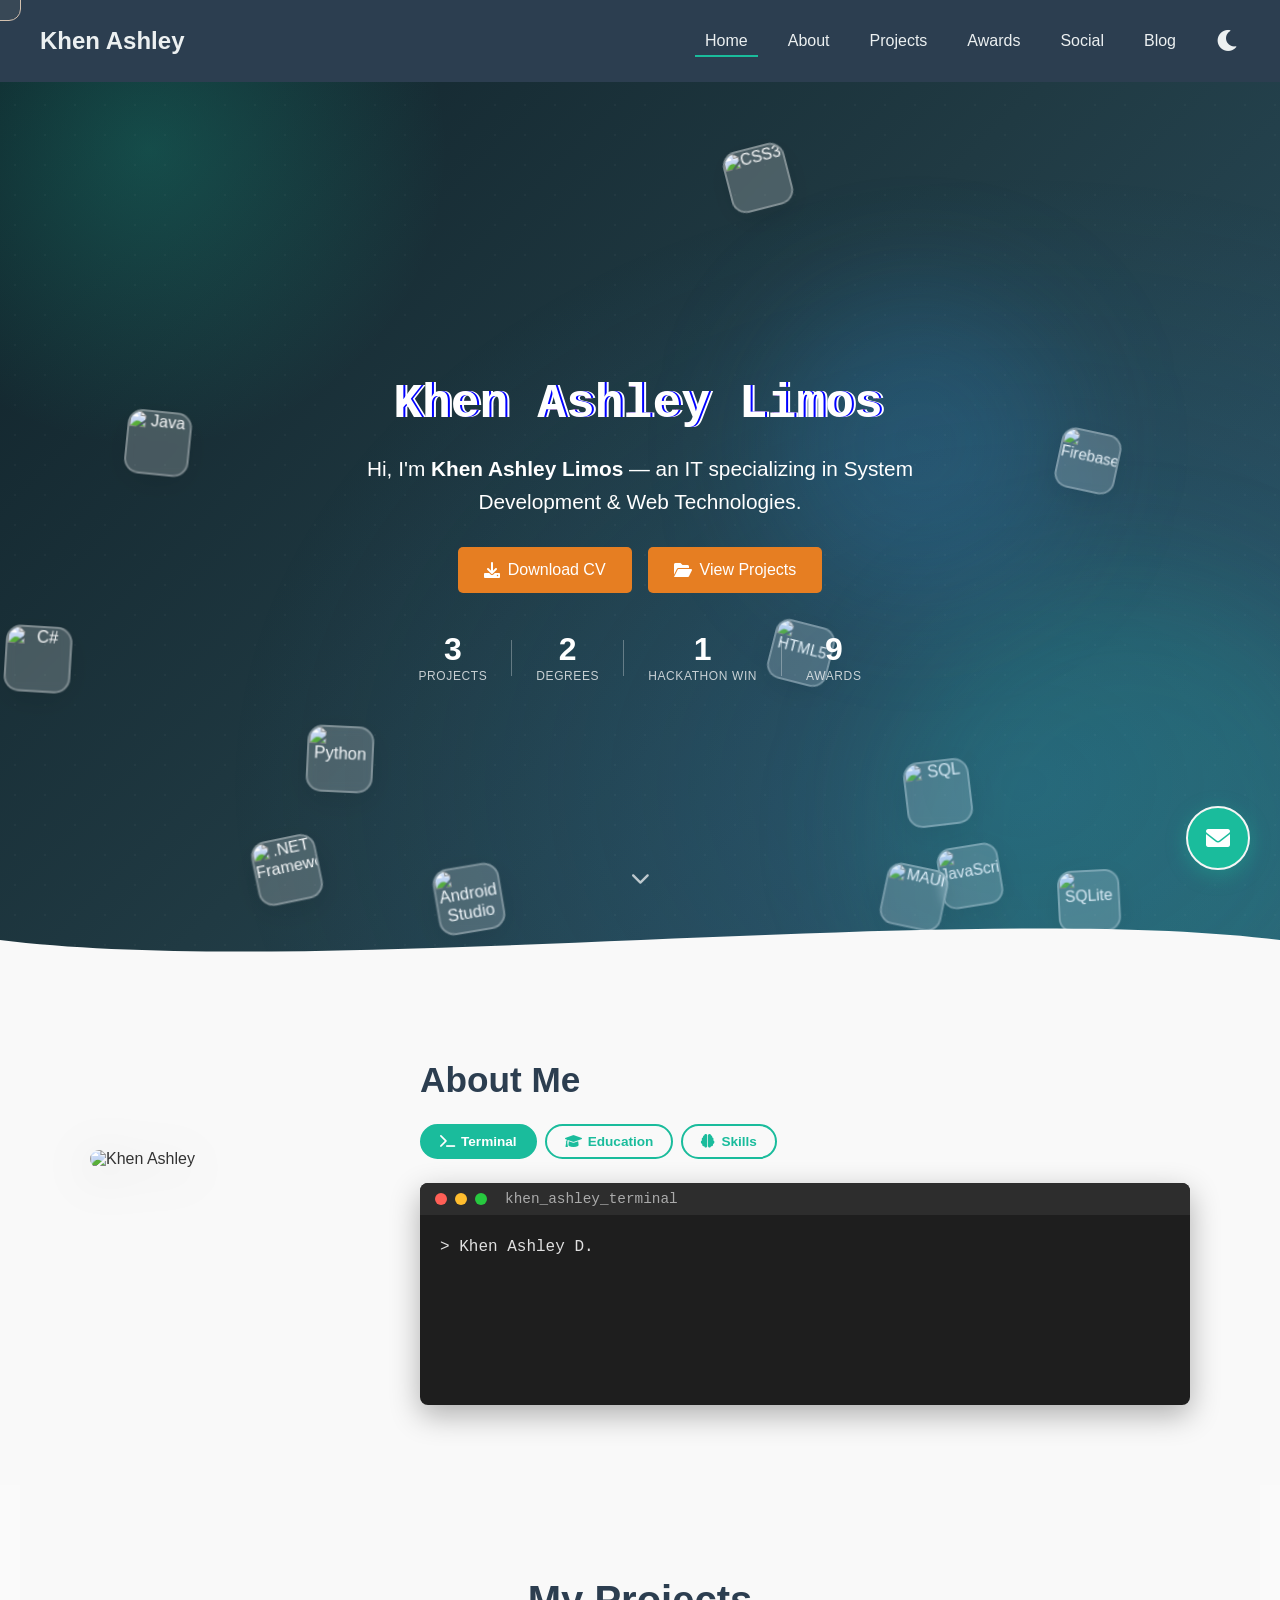
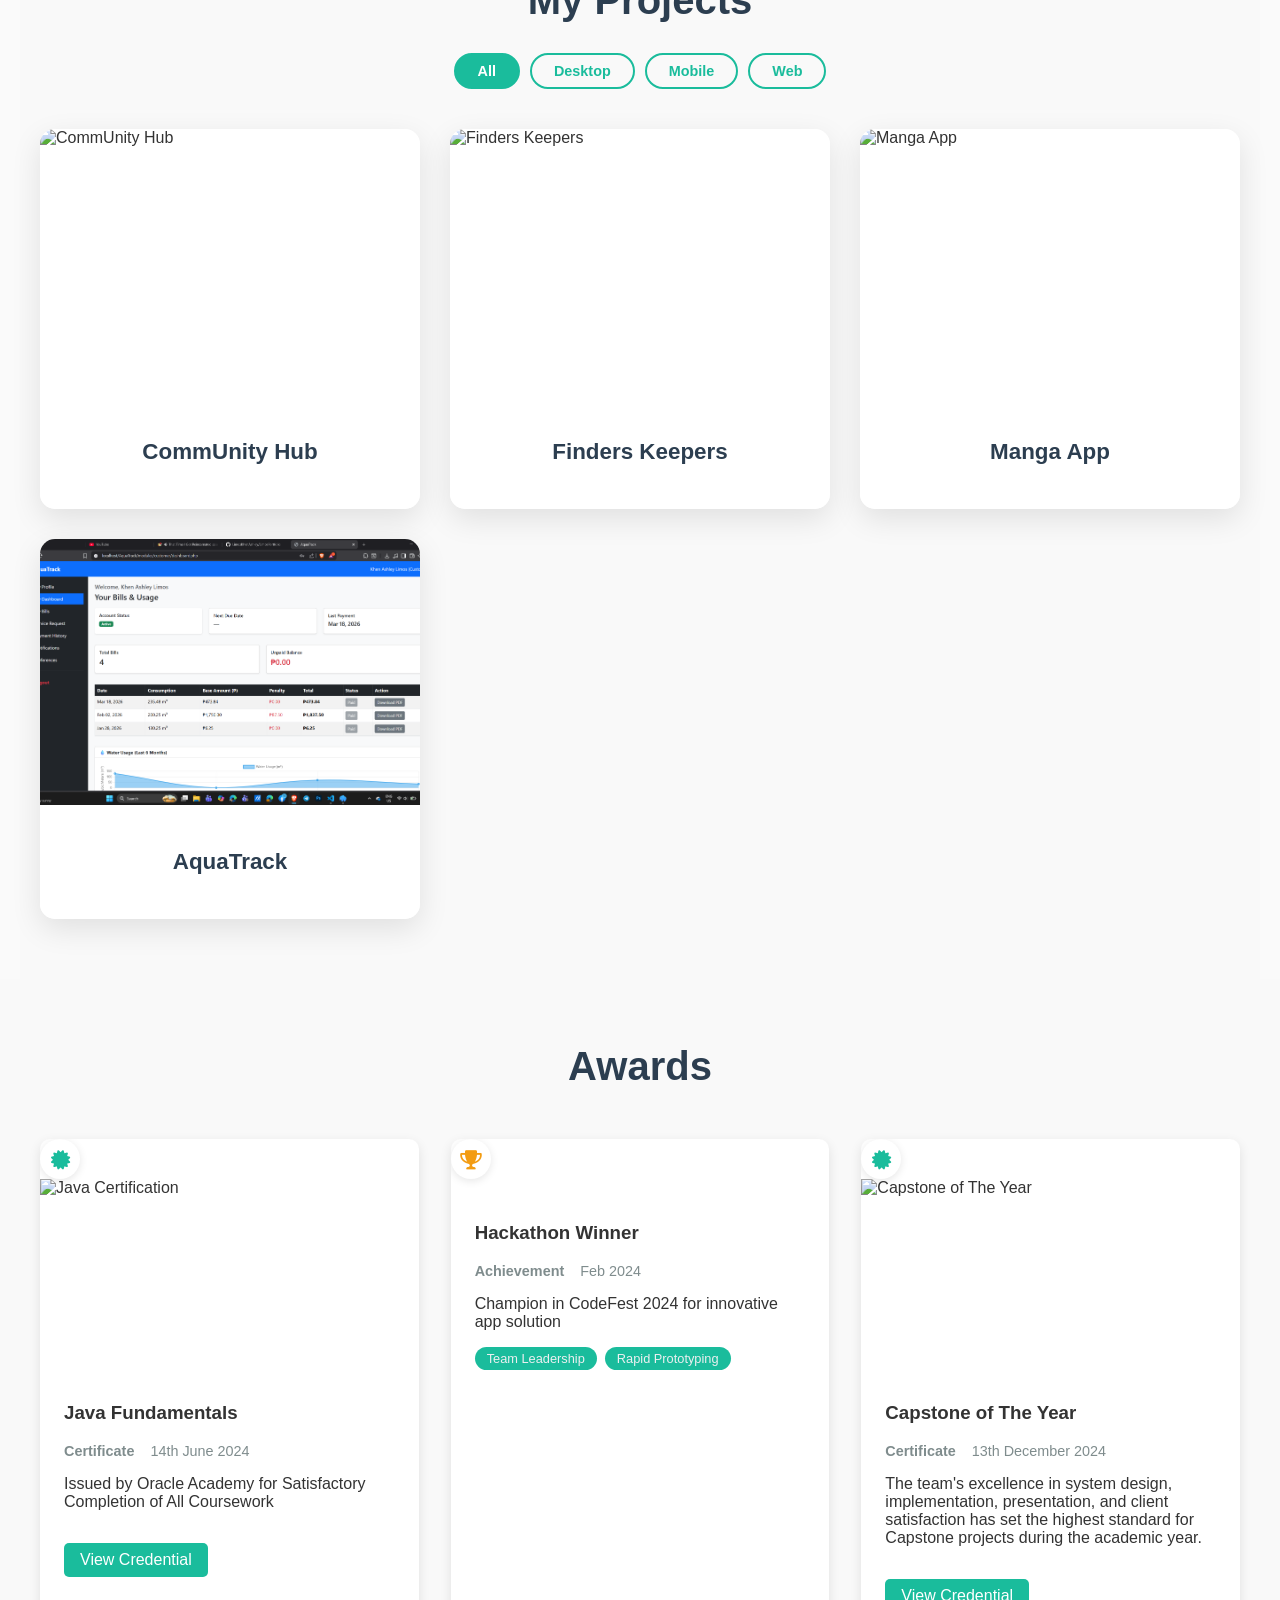
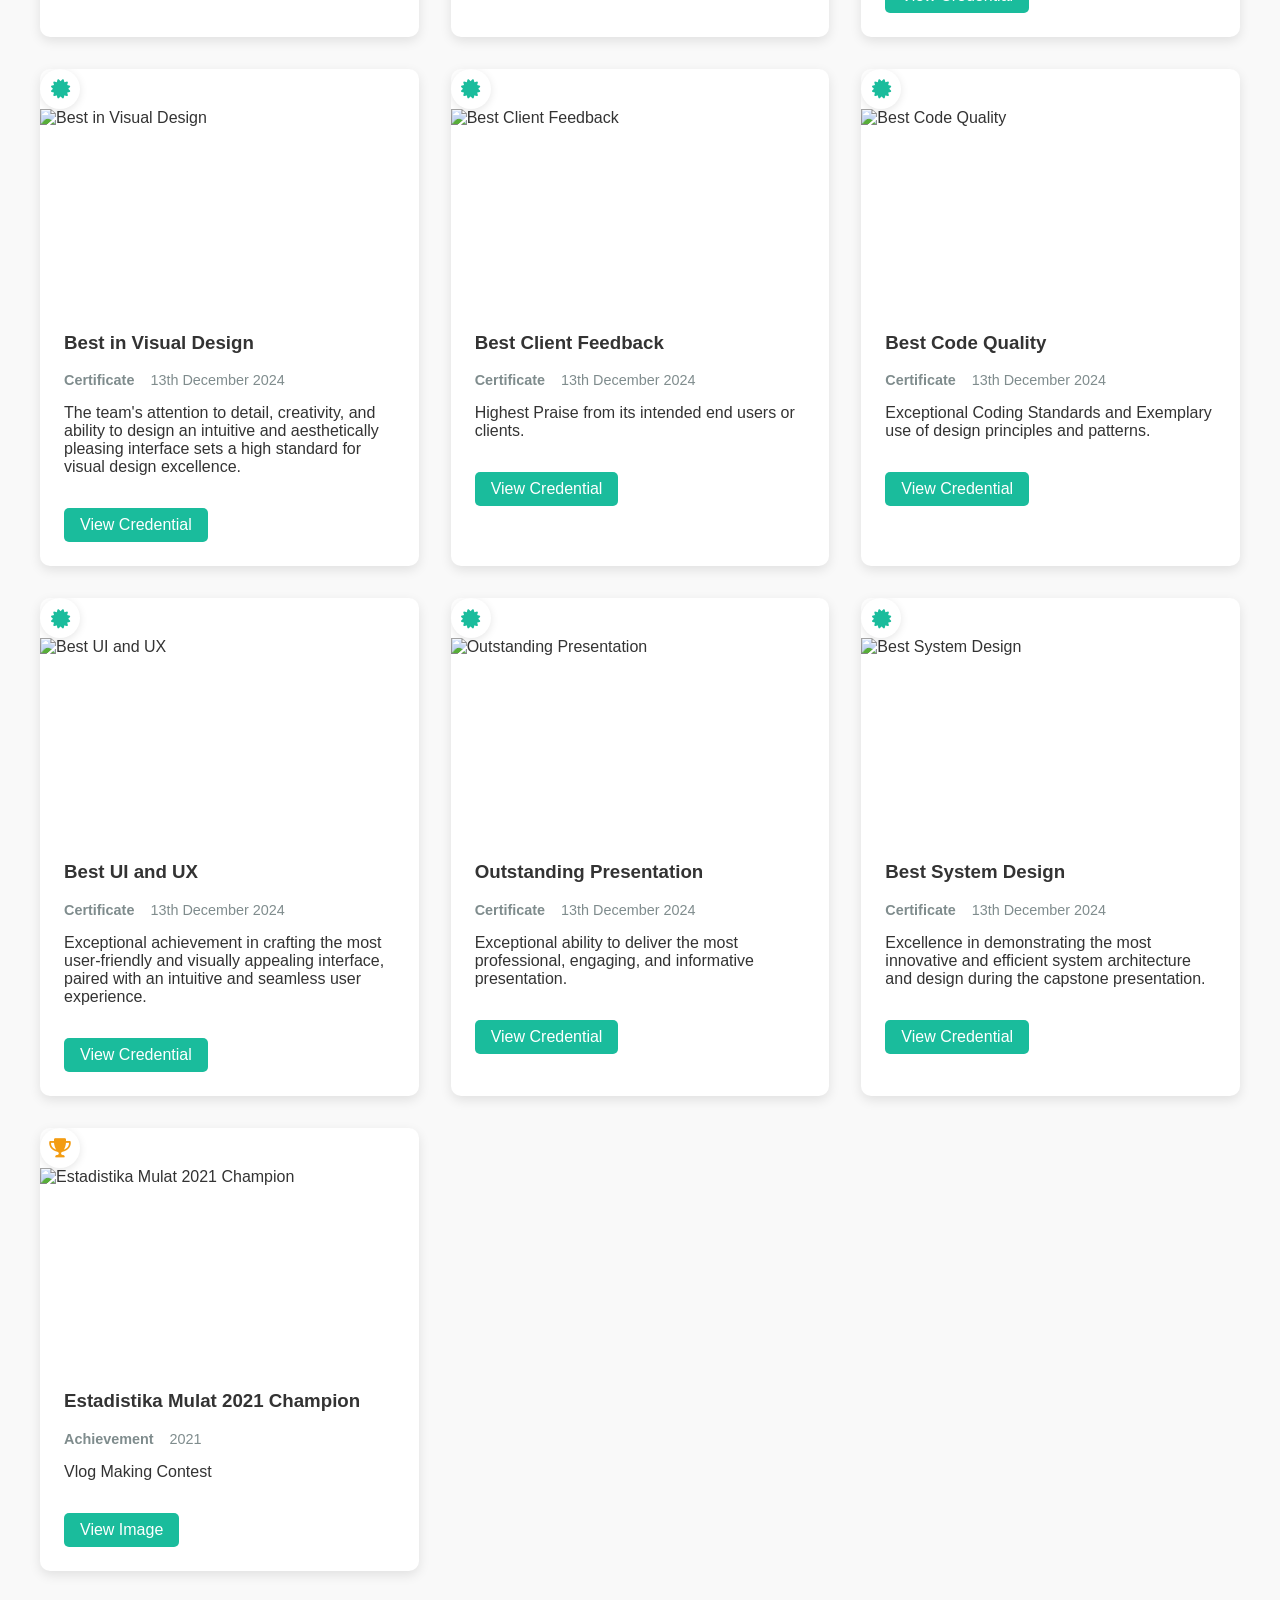
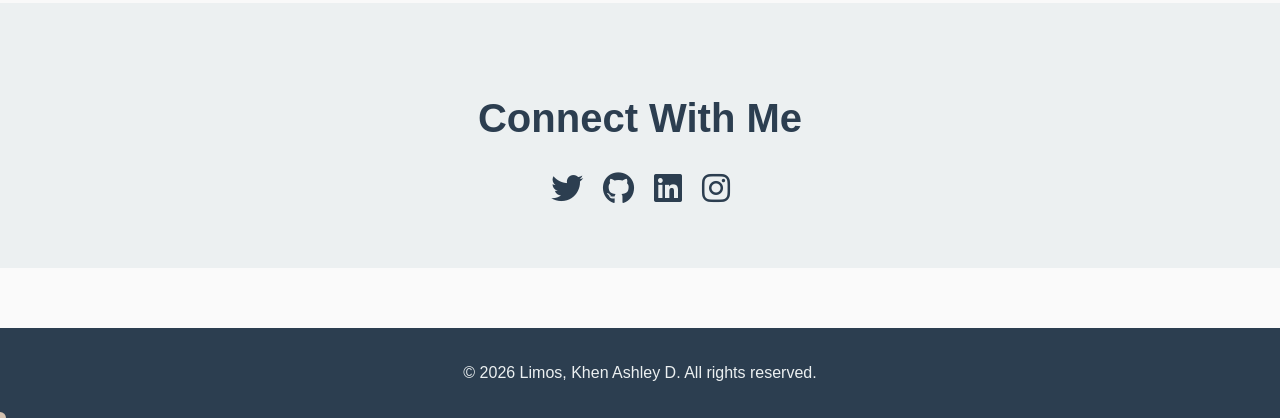
==== commit 7d5d36ab: "Add files via upload" ====
--- a/index.html
+++ b/index.html
@@ -270,6 +270,26 @@
                         </div>
                     </div>
                 </div>
+
+                <!-- Project 4 -->
+                <div class="project-card" data-category="web">
+                    <div class="project-card-inner">
+                        <div class="project-card-front">
+                            <div class="project-preview">
+                                <img src="images/AquaTrack Customer Dashboard.png" alt="AquaTrack" loading="lazy">
+                            </div>
+                            <h3>AquaTrack</h3>
+                        </div>
+                        <div class="project-card-back">
+                            <p class="tech-stack"><i class="fas fa-code"></i> HTML, CSS, JS, PHP, Bootstrap, MySql</p>
+                            <p class="project-desc">AquaTrack is a full-featured water billing and management system where customers can securely log in to view usage, bills, and payments, while administrators and staff handle meter readings, billing, and account management. It streamlines operations through automation and real-time data tracking.</p>
+                            <div class="project-links">
+                                <a href="https://github.com/LimosKhenAshley/AquaTrack" class="github-btn" target="_blank" rel="noopener noreferrer"><i class="fab fa-github"></i> Code</a>
+                            </div>
+                        </div>
+                    </div>
+                </div>
+                
             </div>
         </section>
 
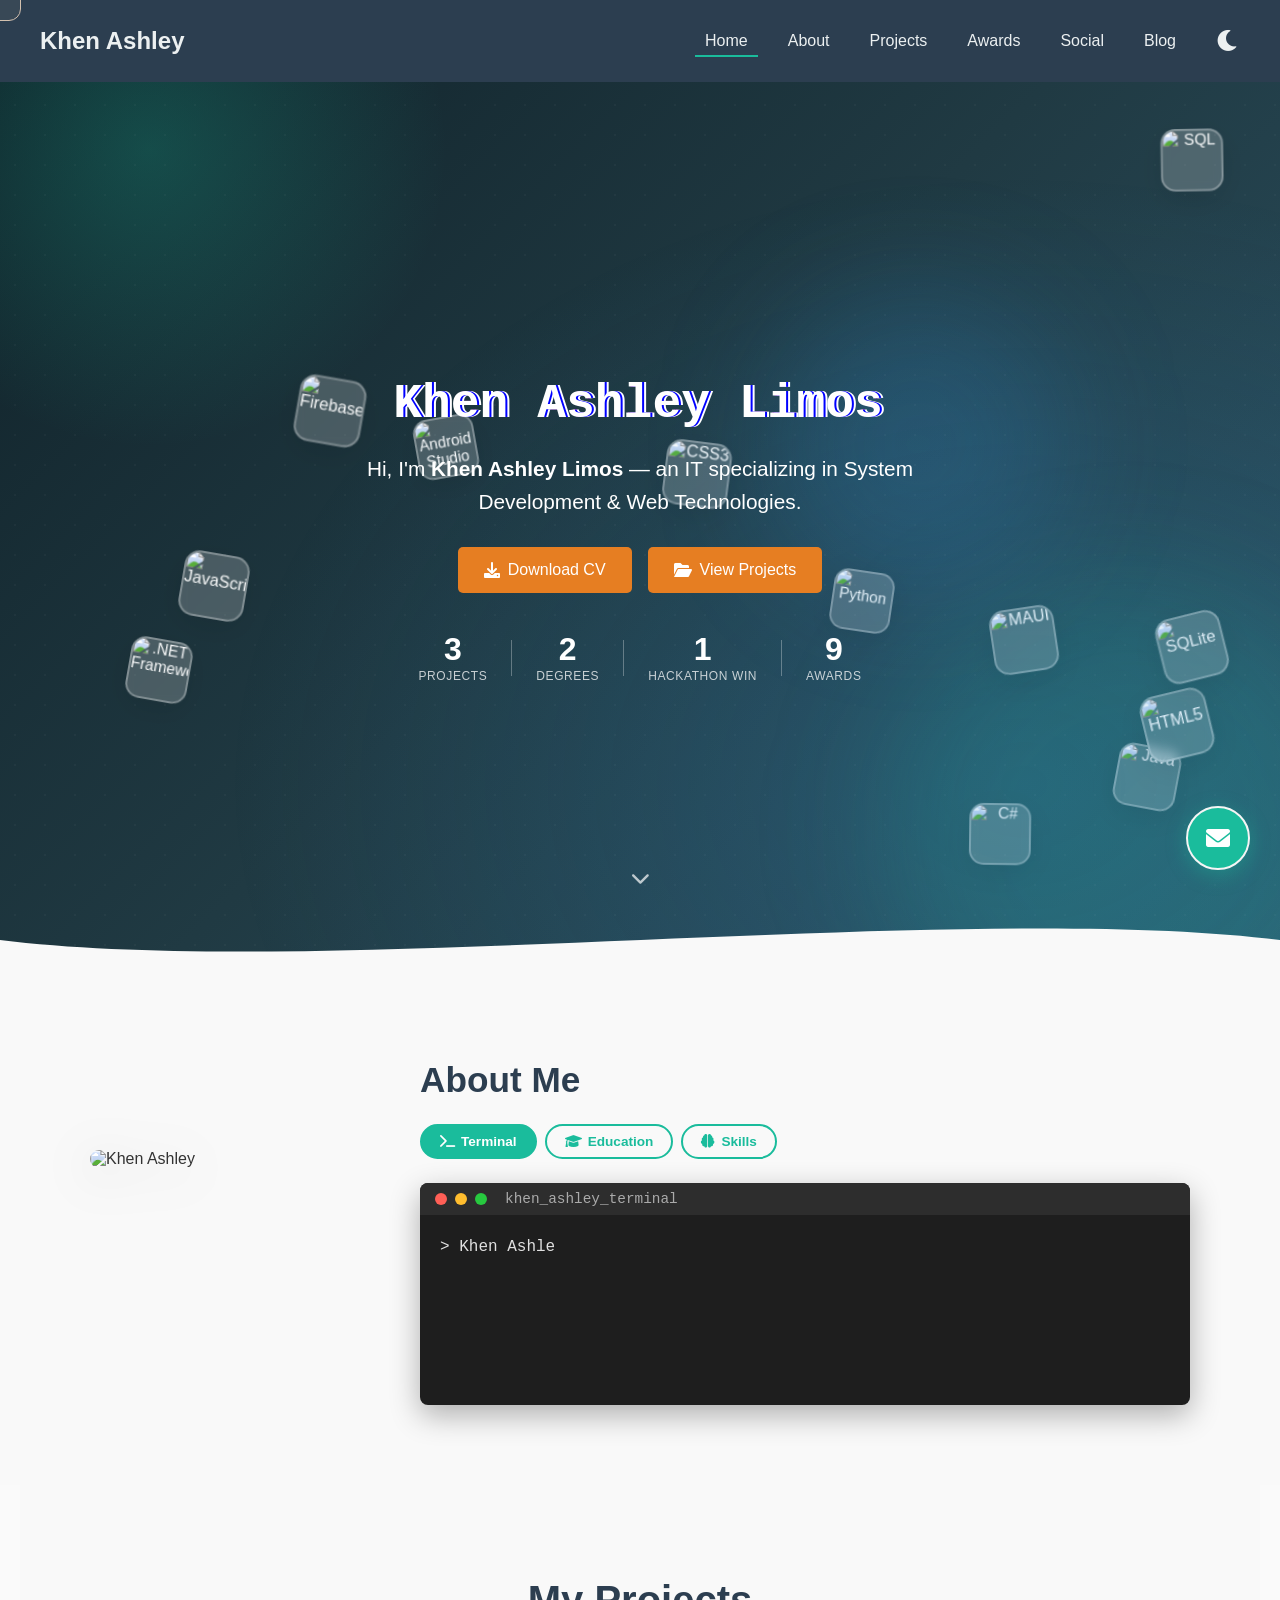
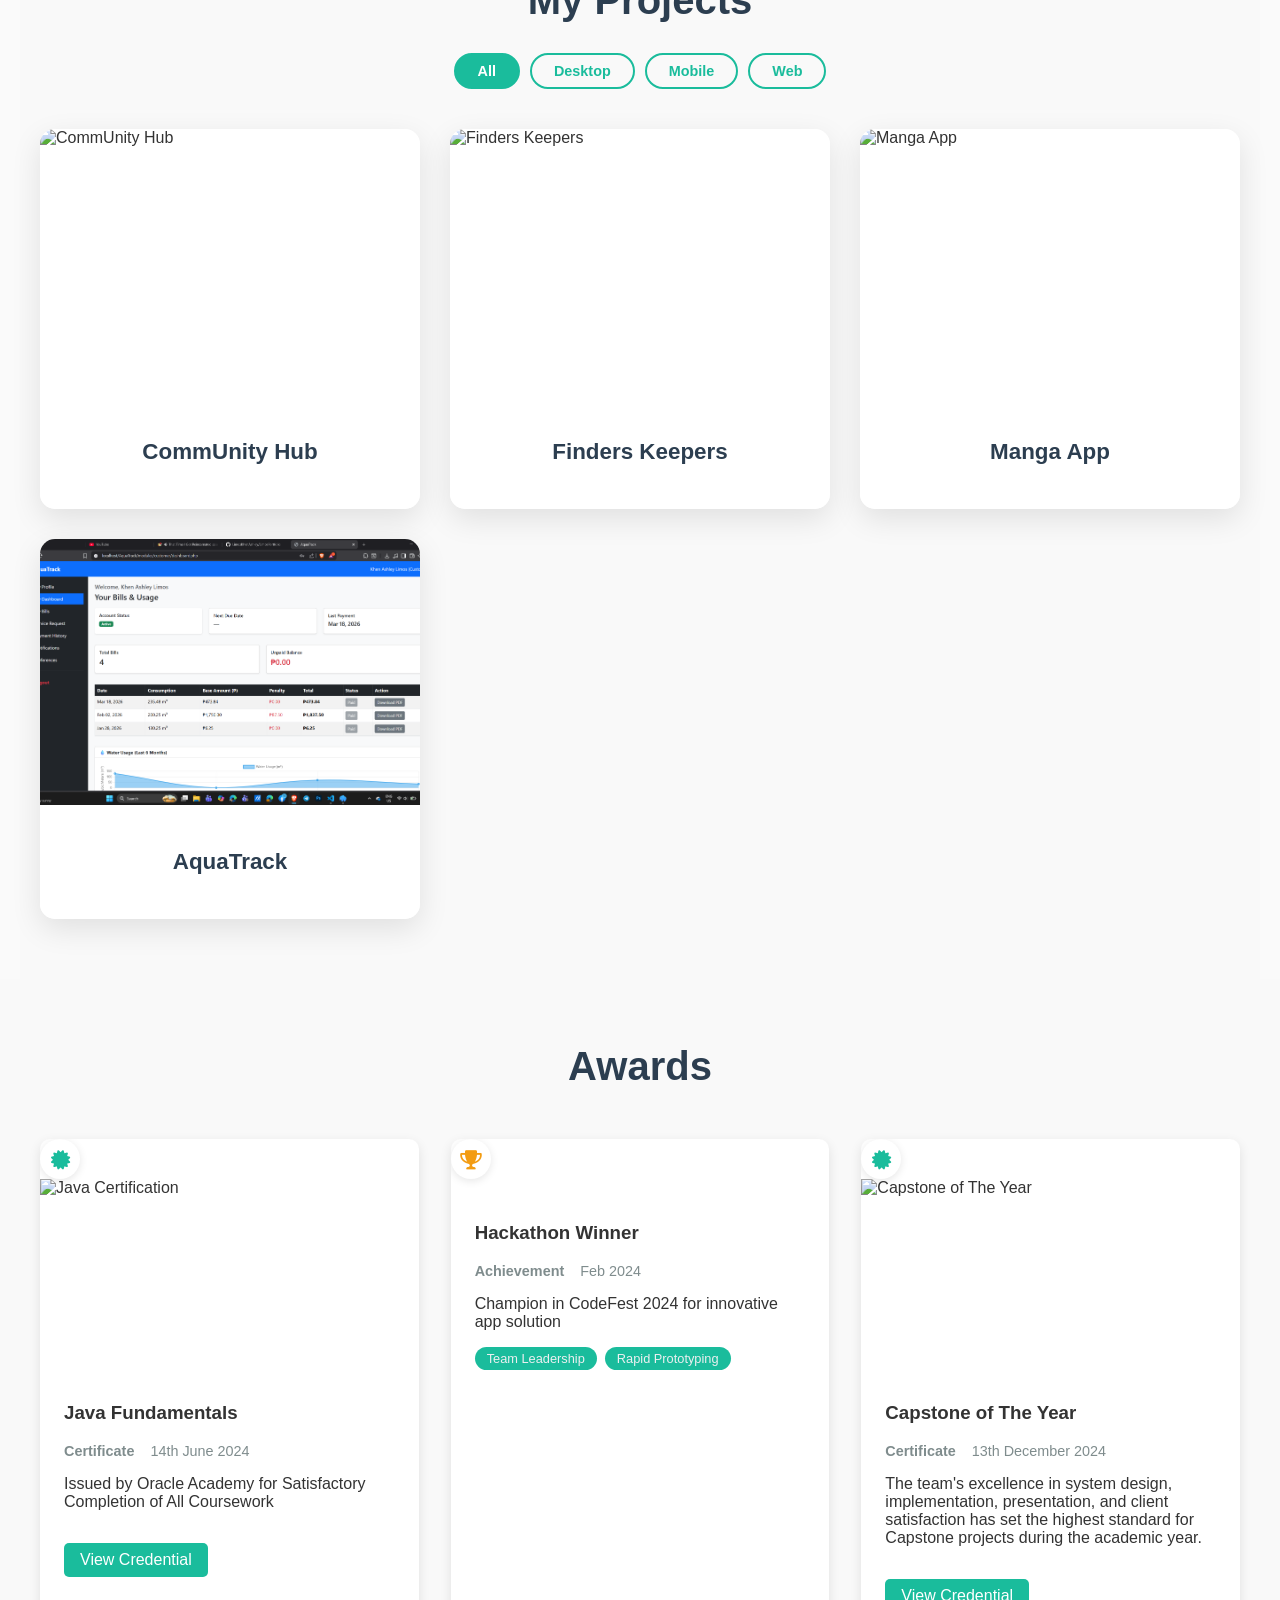
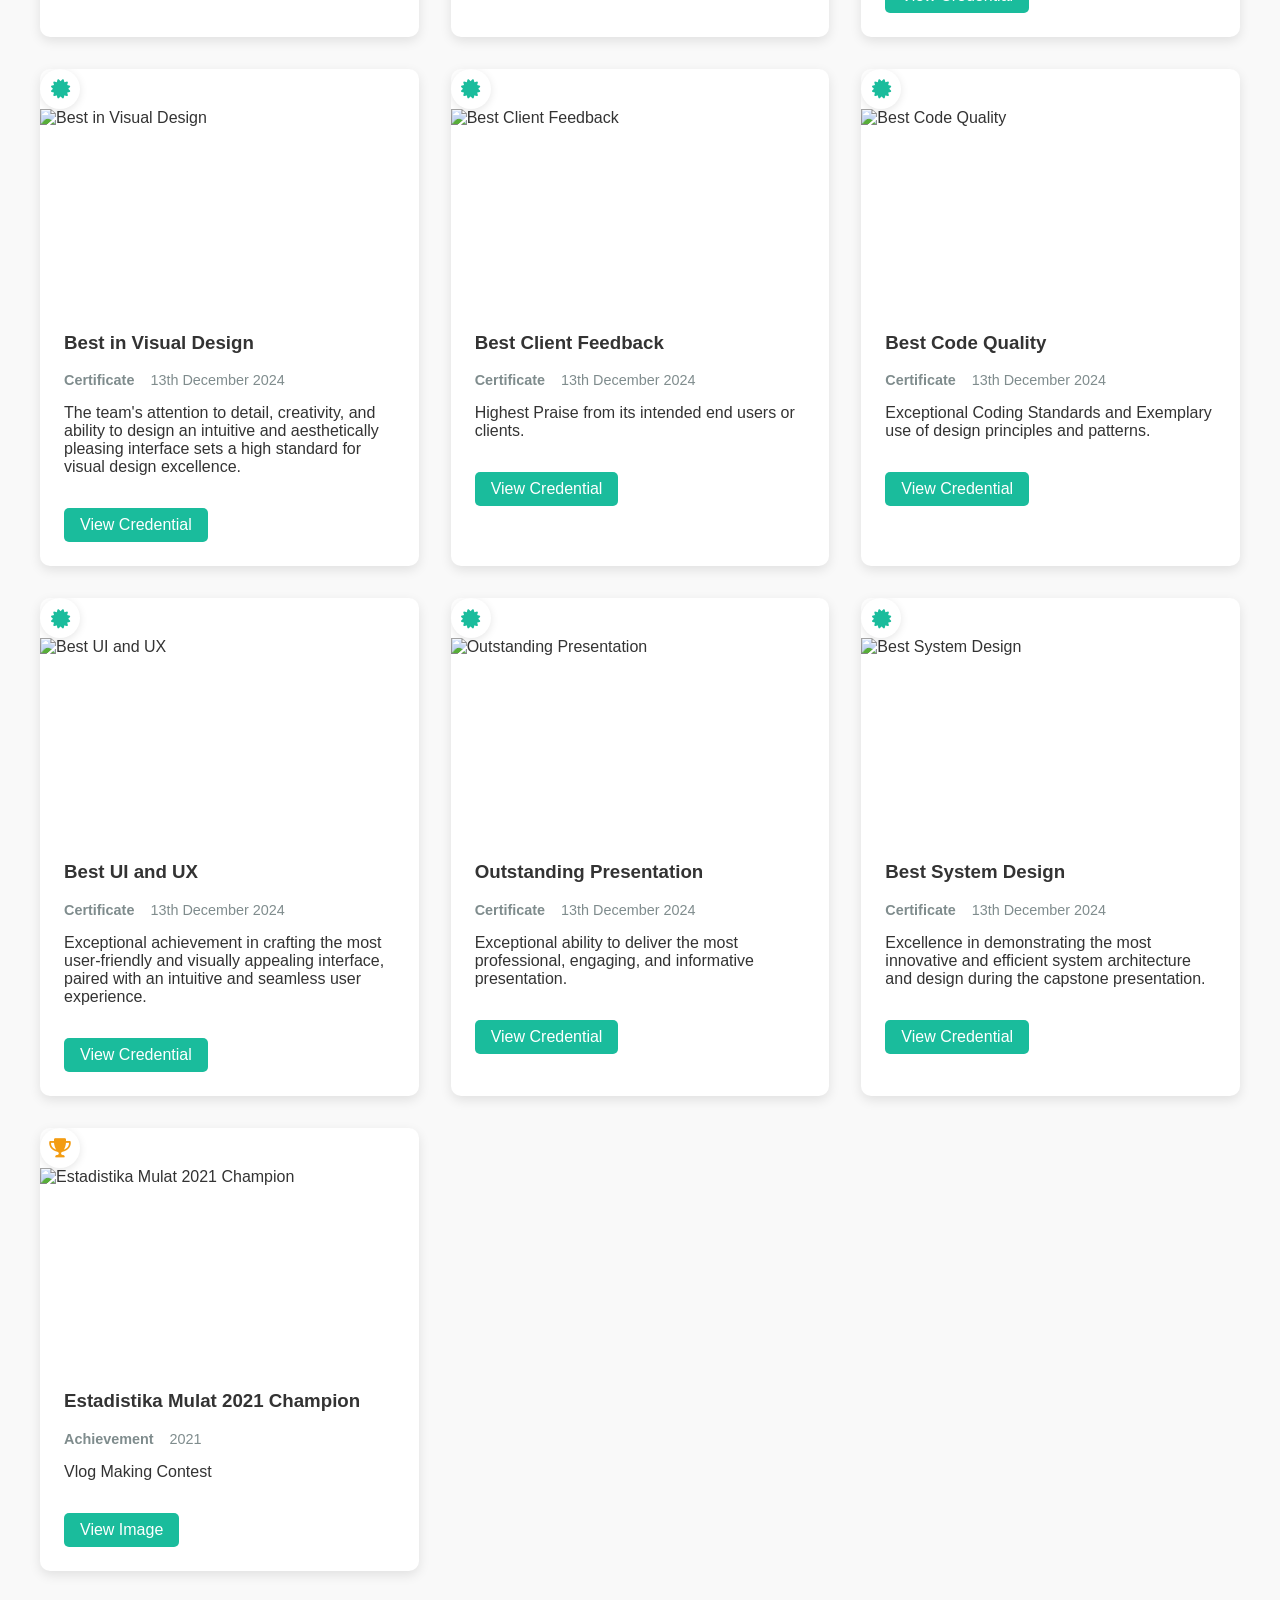
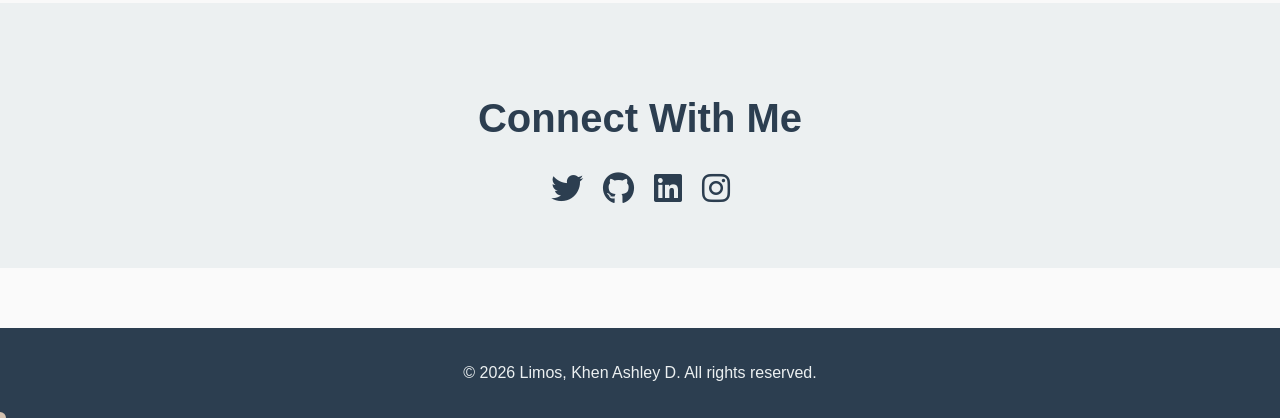
==== commit f8d5836f: "Add files via upload" ====
--- a/index.html
+++ b/index.html
@@ -160,7 +160,7 @@
                                         </div>
                                     </div>
                                     <div class="edu-slide">
-                                        <div class="edu-slide-year">2021 – 2023</div>
+                                        <div class="edu-slide-year">2023 – 2025</div>
                                         <div class="edu-slide-content">
                                             <h4>STI College Alaminos</h4>
                                             <p class="edu-degree">Associate in Information Technology</p>
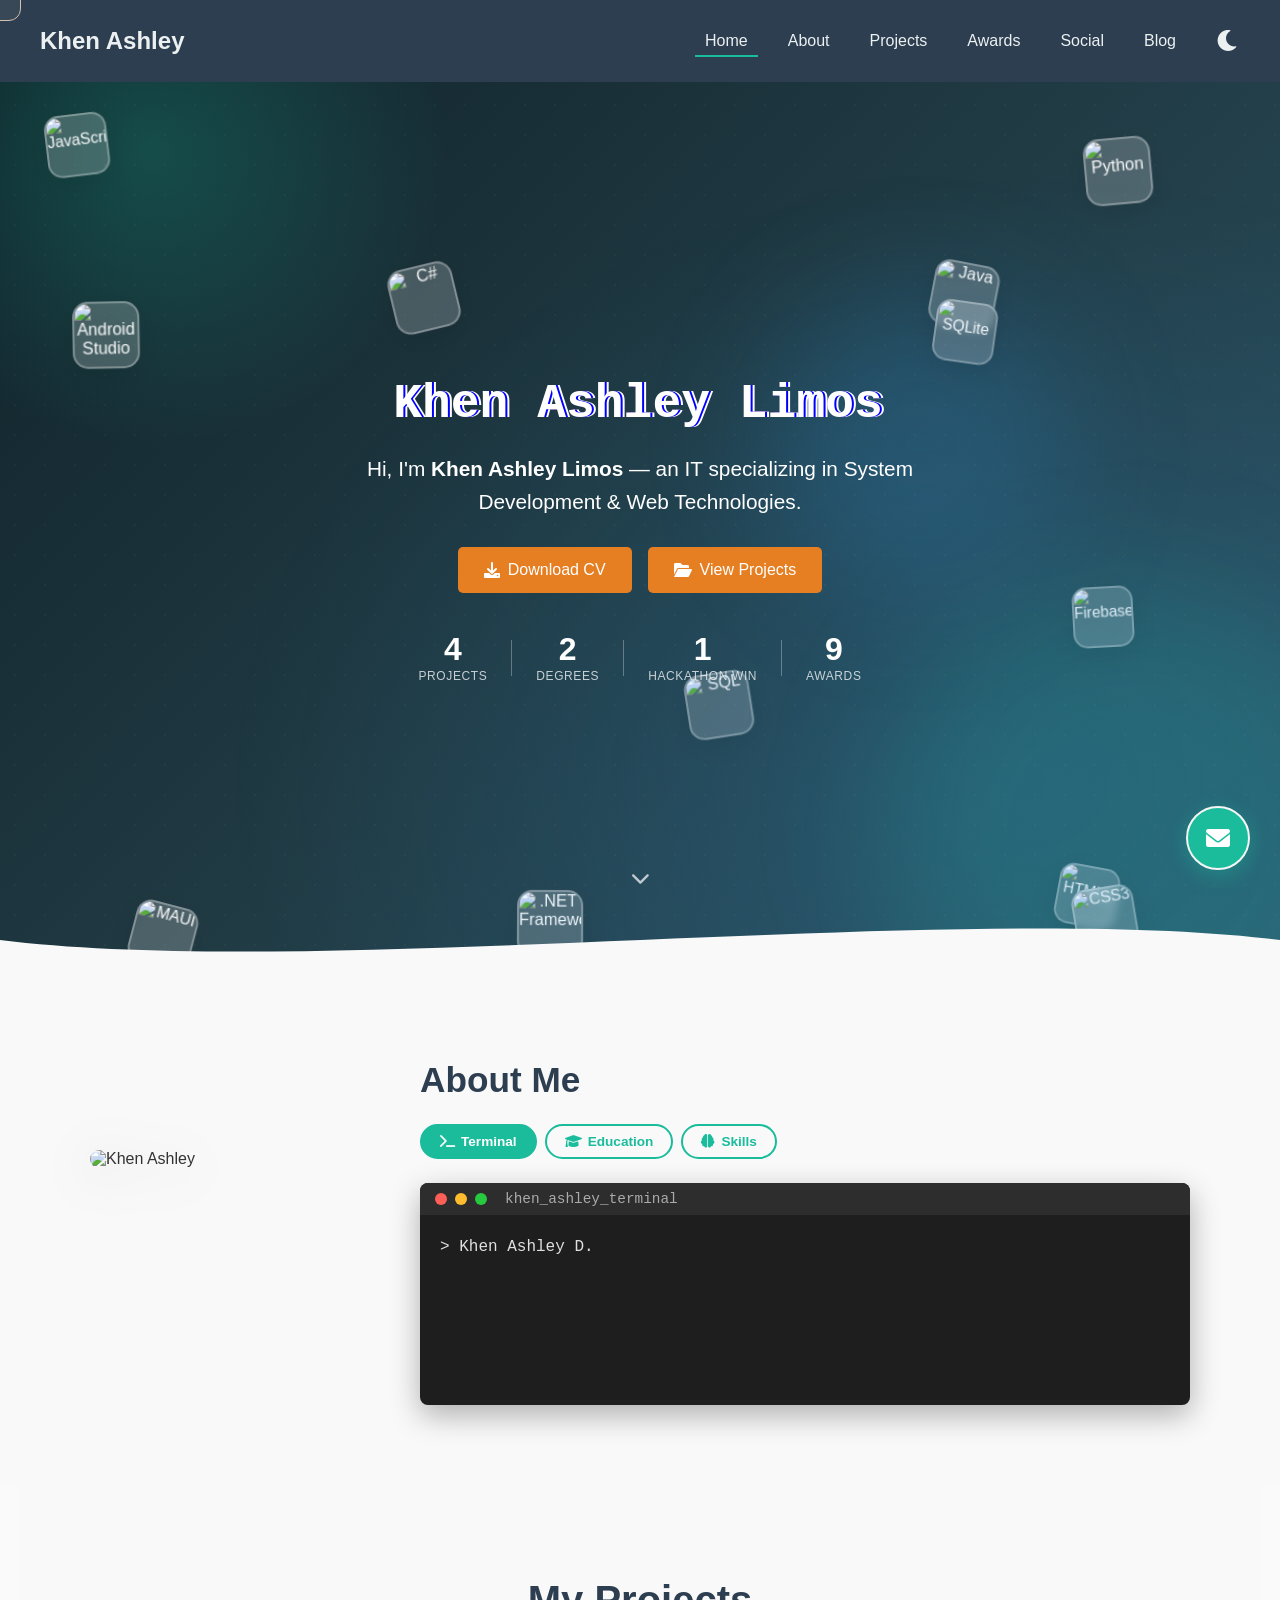
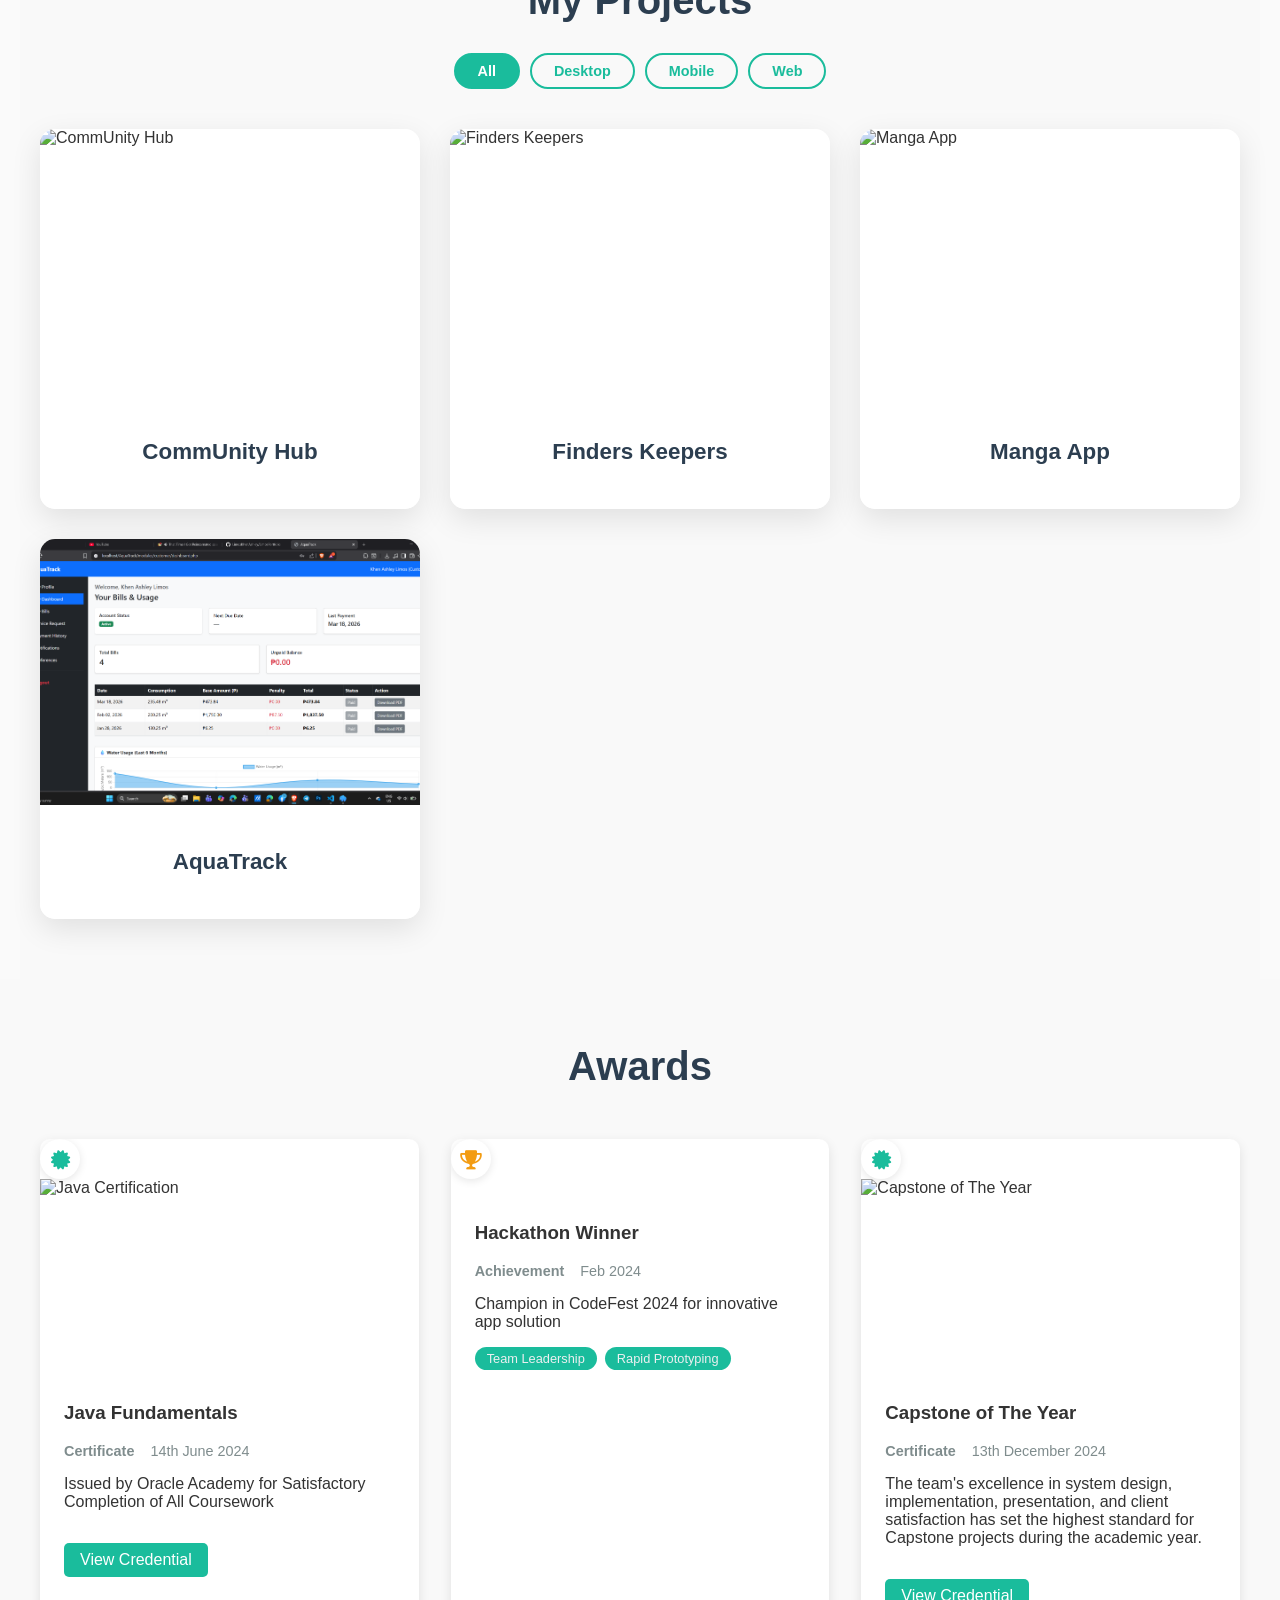
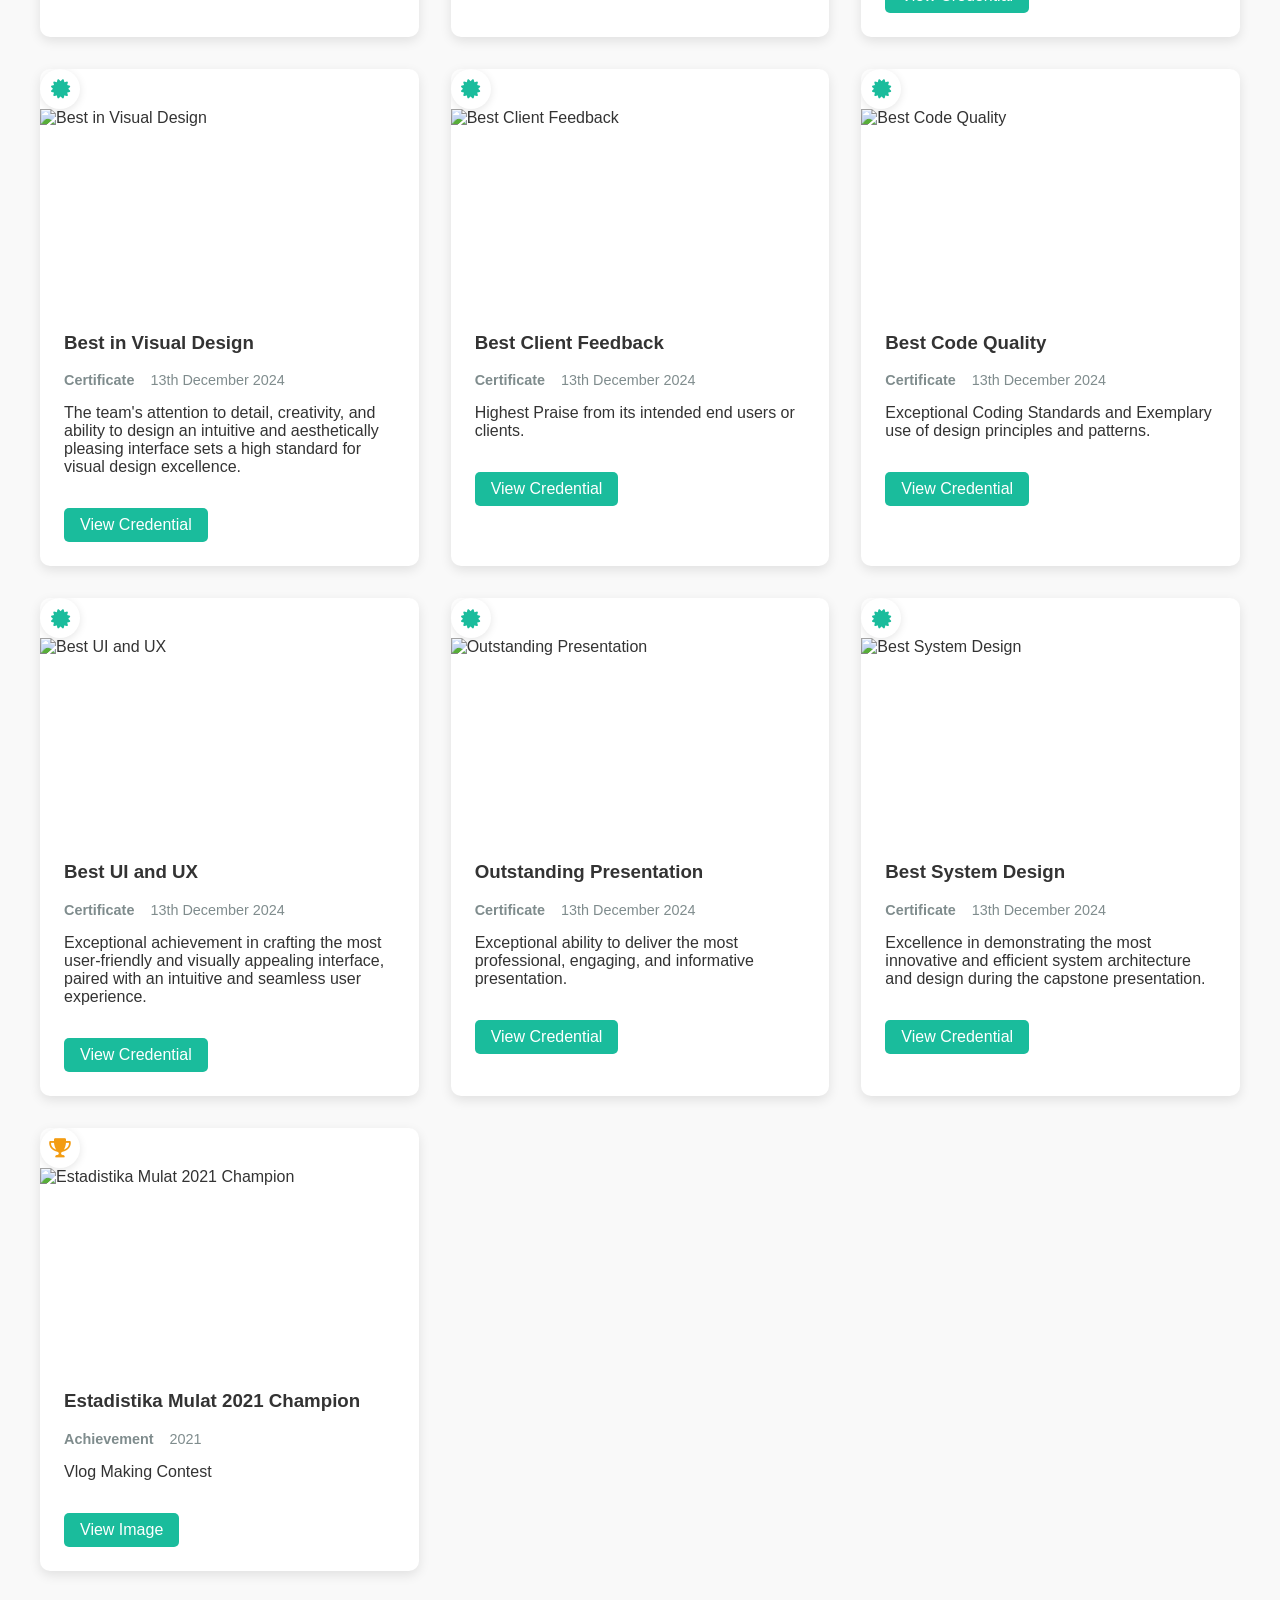
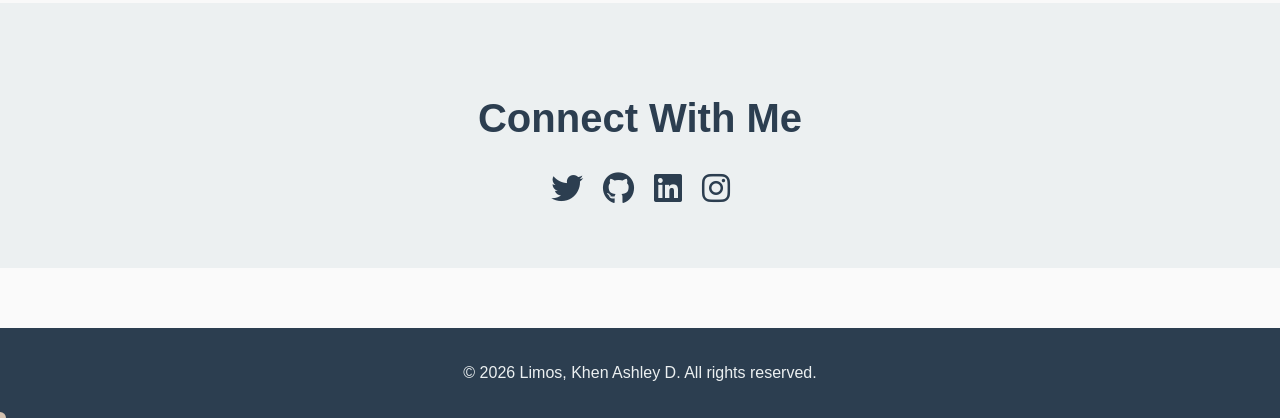
==== commit b5fd432a: "Add files via upload" ====
--- a/index.html
+++ b/index.html
@@ -60,7 +60,7 @@
                 </div>
                 <div class="hero-stats">
                     <div class="hero-stat">
-                        <span class="hero-stat-num" data-target="3">0</span>
+                        <span class="hero-stat-num" data-target="4">0</span>
                         <span class="hero-stat-label">Projects</span>
                     </div>
                     <div class="hero-stat-divider"></div>
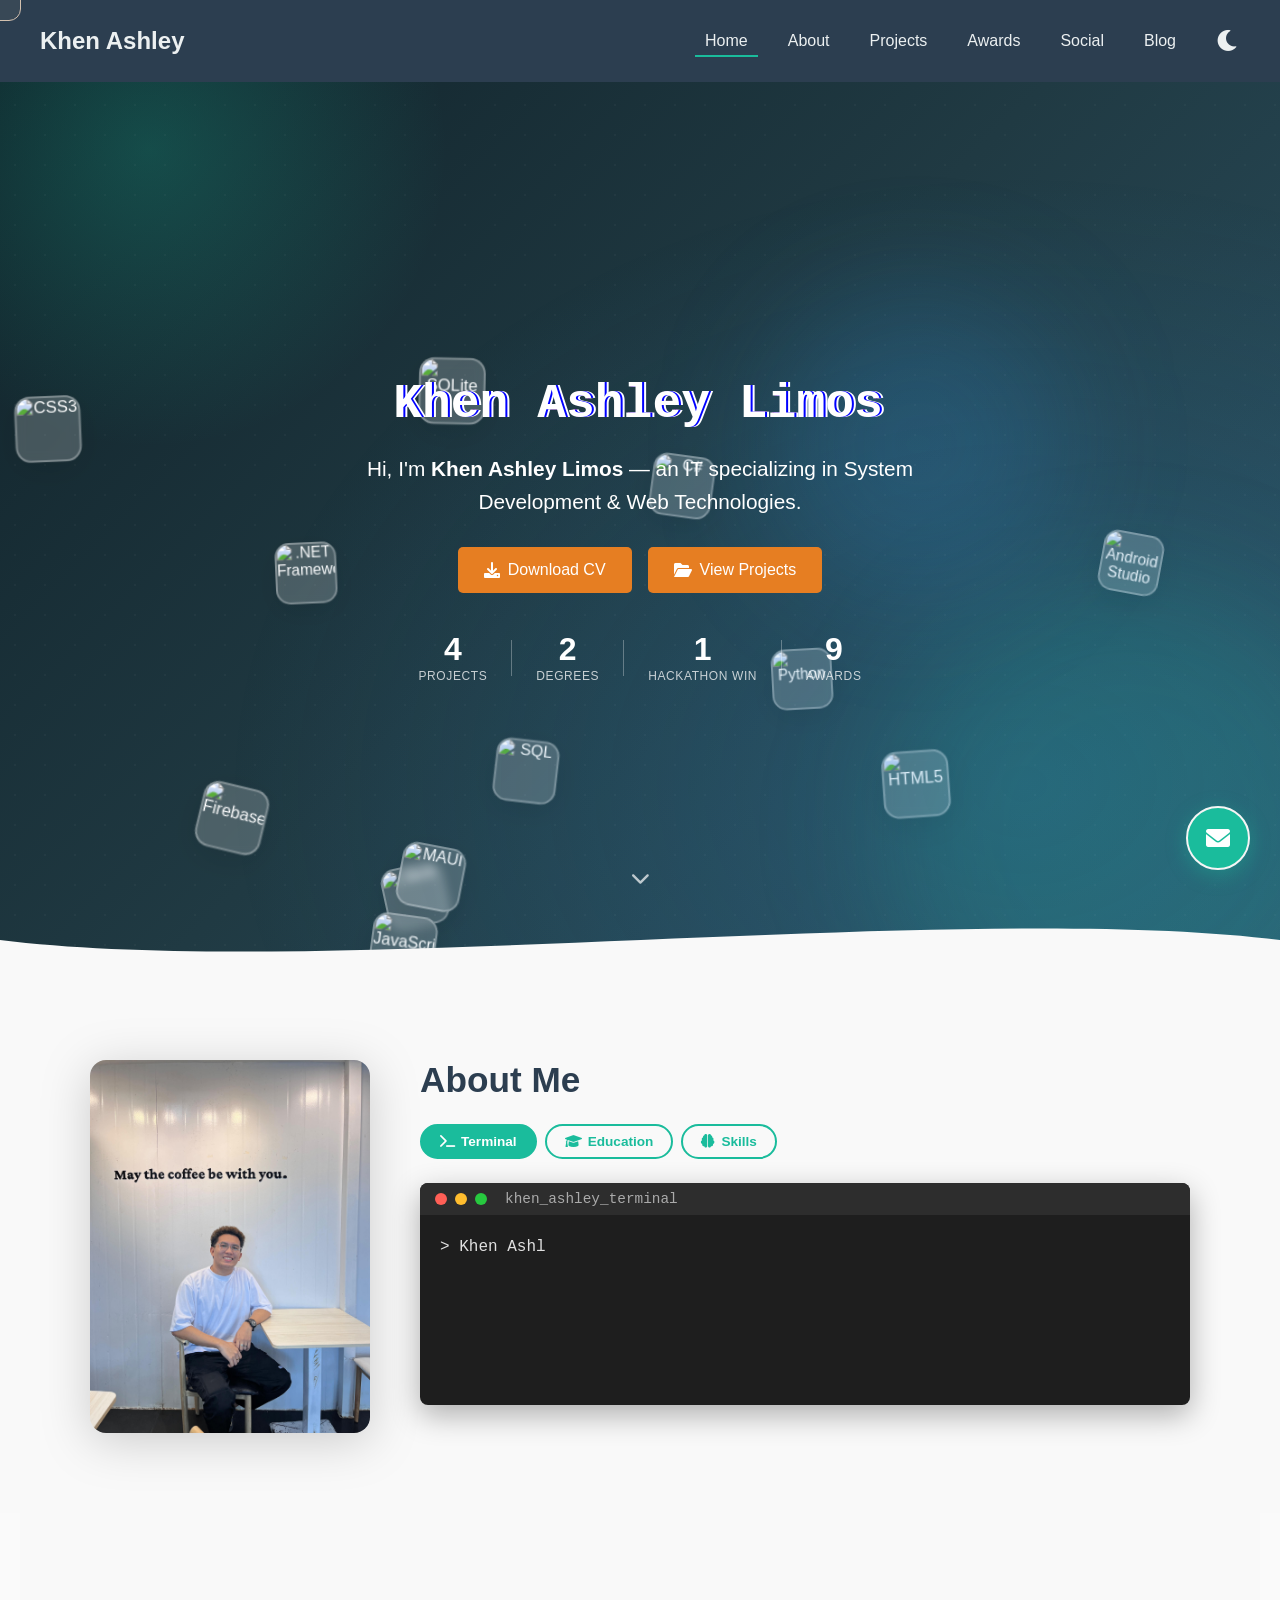
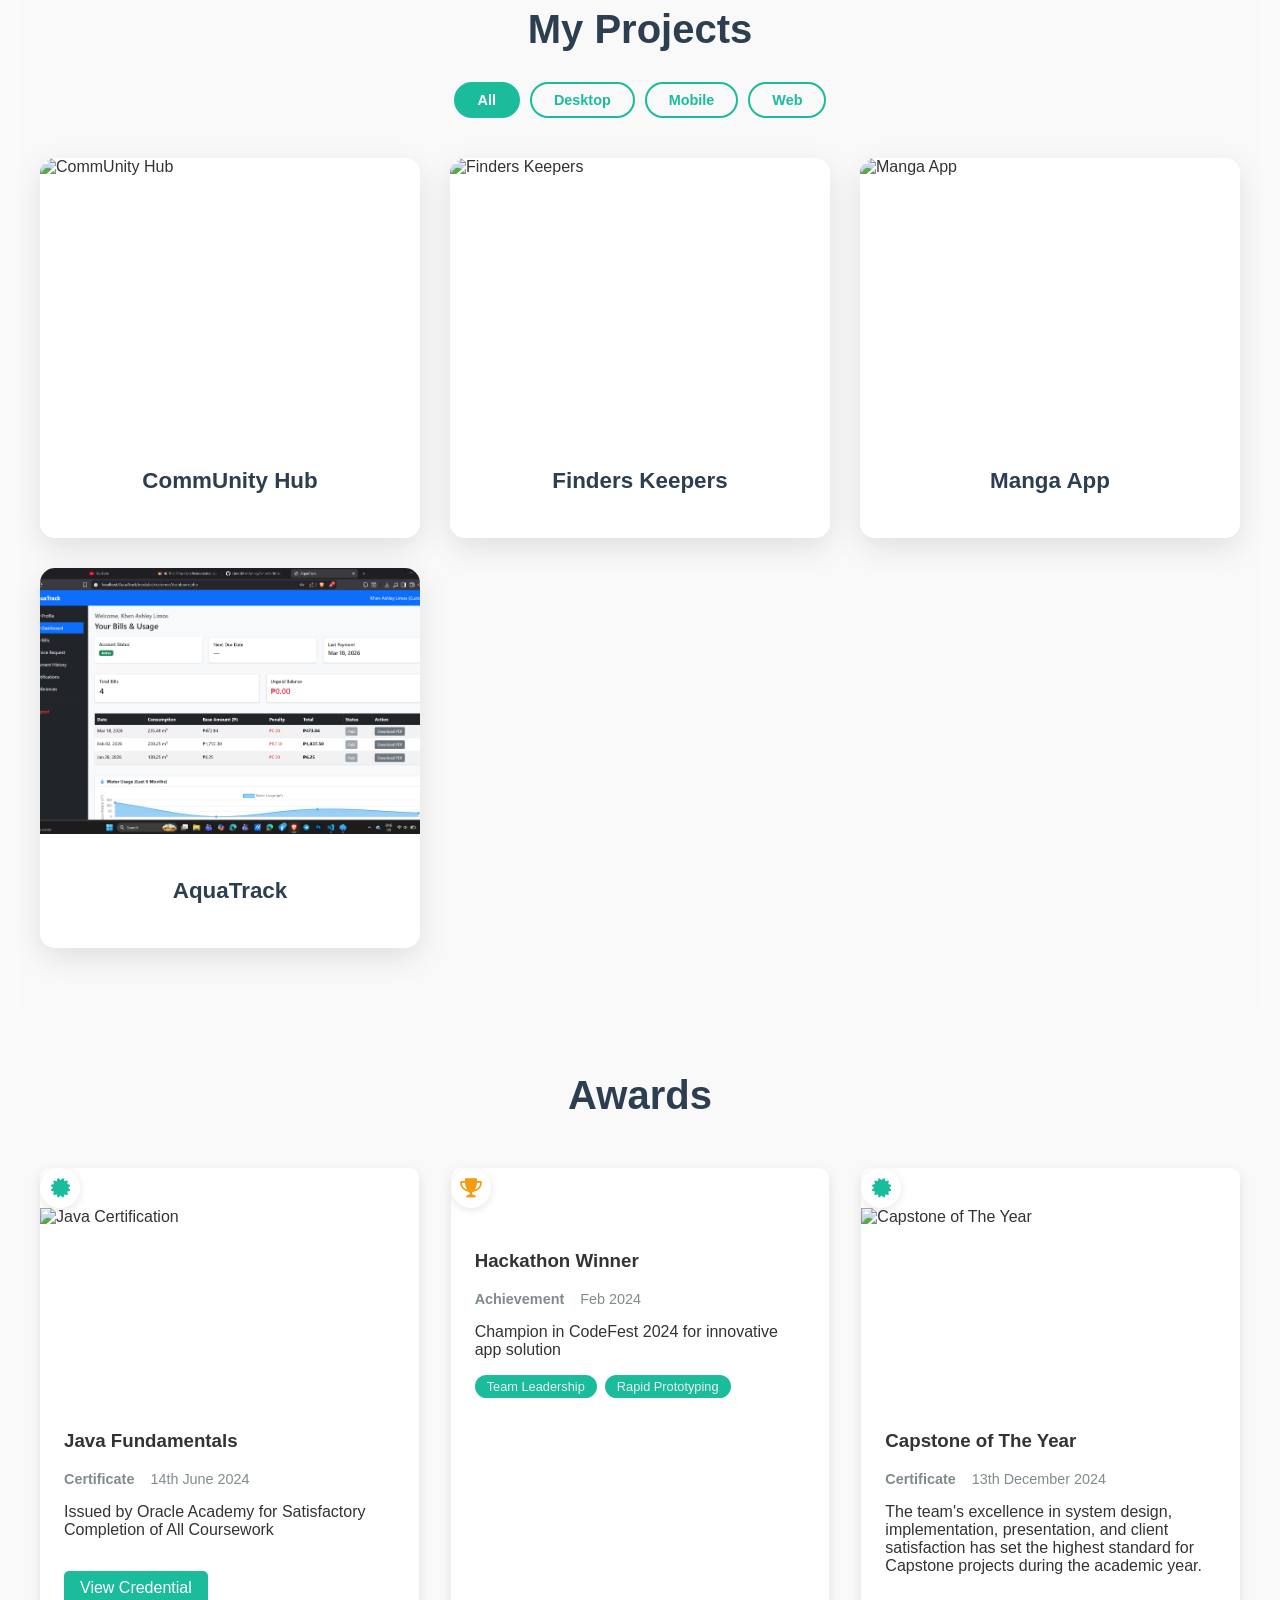
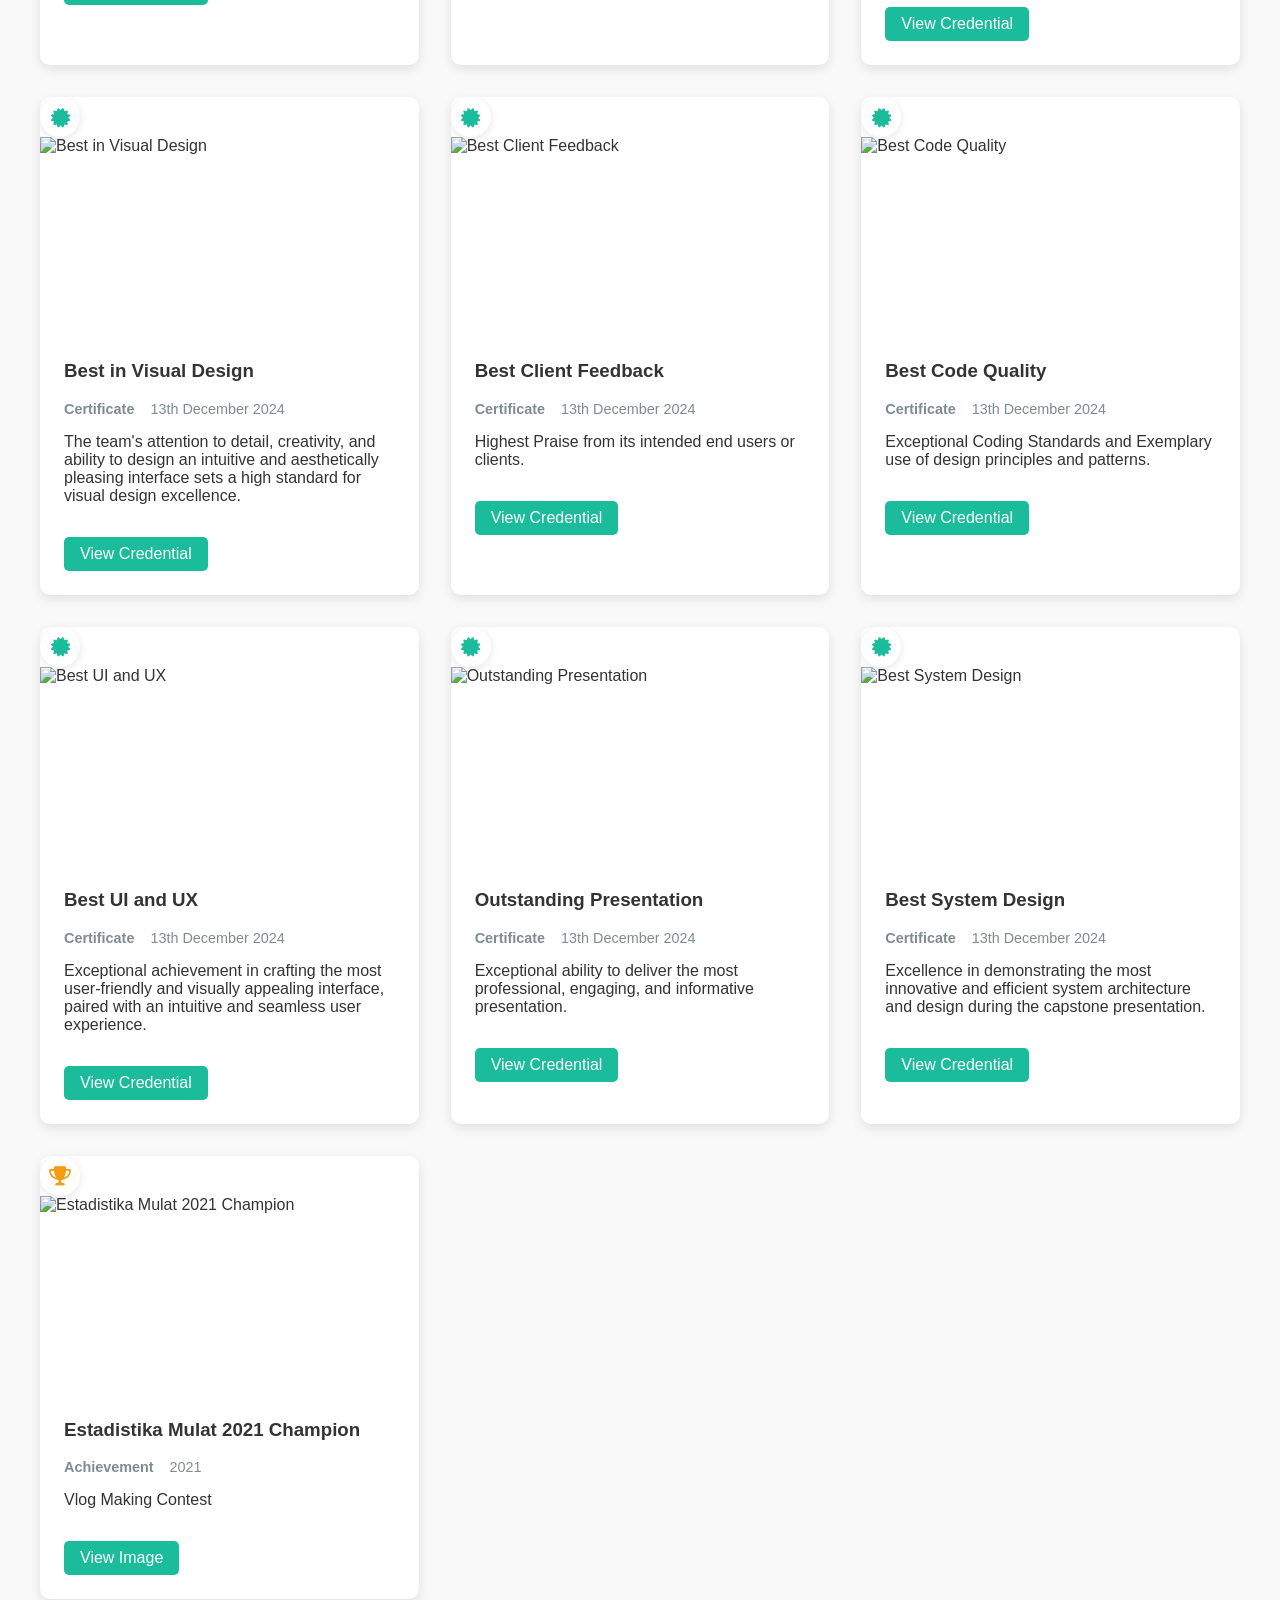
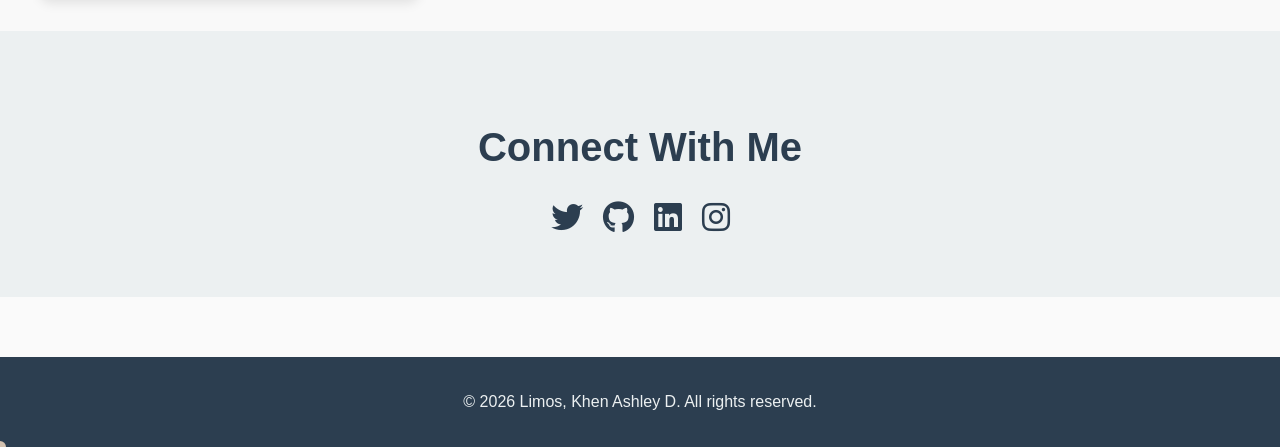
==== commit 5694e508: "Add files via upload" ====
--- a/index.html
+++ b/index.html
@@ -112,7 +112,7 @@
 
                 <!-- Left: Photo -->
                 <div class="about-photo-col">
-                    <img src="images/Profile pic.jpg" alt="Khen Ashley" class="about-portrait">
+                    <img src="images/DP.jpg" alt="Khen Ashley" class="about-portrait">
                 </div>
 
                 <!-- Right: Tabbed Info -->
@@ -140,45 +140,76 @@
                     </div>
 
                     <div class="about-tab-panel" id="tab-education">
-                        <div class="edu-carousel">
-                            <h3 class="edu-carousel-title"><i class="fas fa-graduation-cap"></i> Education</h3>
-                            <div class="edu-carousel-body">
-                                <button class="edu-prev" aria-label="Previous"><i class="fas fa-chevron-left"></i></button>
-                                <div class="edu-carousel-track-wrapper">
-                                    <div class="edu-carousel-track">
-                                    <div class="edu-slide">
-                                        <div class="edu-slide-year">2025 – Present</div>
-                                        <div class="edu-slide-content">
-                                            <h4>PHINMA - University of Pangasinan</h4>
-                                            <p class="edu-degree">Bachelor of Science in Information Technology</p>
-                                            <p class="edu-status current"><i class="fas fa-circle"></i> Currently Enrolled</p>
-                                            <div class="skills-used">
-                                                <span>Web Development</span>
-                                                <span>Data Structures</span>
-                                                <span>Algorithms</span>
+                        <div class="edu-timeline">
+                            <h3 class="edu-timeline-title"><i class="fas fa-graduation-cap"></i> Education</h3>
+                            <div class="edu-timeline-track">
+                                <!-- Education Item 1: Current -->
+                                <div class="edu-timeline-item">
+                                    <div class="edu-timeline-marker current">
+                                        <i class="fas fa-circle"></i>
+                                    </div>
+                                    <div class="edu-timeline-content">
+                                        <div class="edu-timeline-header">
+                                            <span class="edu-timeline-year">2025 – Present</span>
+                                            <span class="edu-timeline-badge current">Currently Enrolled</span>
+                                        </div>
+                                        <h4 class="edu-timeline-institution">PHINMA - University of Pangasinan</h4>
+                                        <p class="edu-timeline-degree">Bachelor of Science in Information Technology</p>
+                                        <div class="edu-timeline-skills">
+                                            <span>Web Development</span>
+                                            <span>Data Structures</span>
+                                            <span>Algorithms</span>
+                                            <span>System Analysis</span>
+                                            <span>Database Design</span>
+                                        </div>
+                                    </div>
+                                </div>
+                                <!-- Timeline connector -->
+                                <div class="edu-timeline-connector"></div>
+                                <!-- Education Item 2: Graduated -->
+                                <div class="edu-timeline-item">
+                                    <div class="edu-timeline-marker graduated">
+                                        <i class="fas fa-check"></i>
+                                    </div>
+                                    <div class="edu-timeline-content">
+                                        <div class="edu-timeline-header">
+                                            <span class="edu-timeline-year">2023 – 2025</span>
+                                            <span class="edu-timeline-badge graduated">Graduated</span>
+                                        </div>
+                                        <h4 class="edu-timeline-institution">STI College Alaminos</h4>
+                                        <p class="edu-timeline-degree">Diploma in Information Technology</p>
+                                        <div class="edu-timeline-skills">
+                                            <span>C#</span><span>Python</span><span>Java</span>
+                                            <span>JavaScript</span><span>HTML</span><span>CSS</span>
+                                            <span>SQL</span><span>Android Studio</span>
+                                            <span>.NET Framework</span><span>MAUI</span>
+                                            <span>Firebase</span><span>SQLite</span>
+                                        </div>
+                                        <div class="edu-timeline-highlights">
+                                            <div class="edu-highlight">
+                                                <i class="fas fa-medal"></i>
+                                                <span>Capstone of the Year</span>
+                                            </div>
+                                            <div class="edu-highlight">
+                                                <i class="fas fa-paint-brush"></i>
+                                                <span>Best in Visual Design</span>
+                                            </div>
+                                            <div class="edu-highlight">
+                                                <i class="fas fa-code"></i>
+                                                <span>Best Code Quality</span>
+                                            </div>
+                                            <div class="edu-highlight">
+                                                <i class="fas fa-users"></i>
+                                                <span>Best Client Feedback</span>
+                                            </div>
+                                            <div class="edu-highlight">
+                                                <i class="fas fa-project-diagram"></i>
+                                                <span>Capstone Project: CommUnity Hub</span>
                                             </div>
                                         </div>
                                     </div>
-                                    <div class="edu-slide">
-                                        <div class="edu-slide-year">2023 – 2025</div>
-                                        <div class="edu-slide-content">
-                                            <h4>STI College Alaminos</h4>
-                                            <p class="edu-degree">Associate in Information Technology</p>
-                                            <p class="edu-status graduated"><i class="fas fa-check-circle"></i> Graduated</p>
-                                            <div class="skills-used">
-                                                <span>C#</span><span>Python</span><span>Java</span>
-                                                <span>JavaScript</span><span>HTML</span><span>CSS</span>
-                                                <span>SQL</span><span>Android Studio</span>
-                                                <span>.Net Framework</span><span>MAUI</span>
-                                                <span>Firebase</span><span>SQLite</span>
-                                            </div>
-                                        </div>
-                                    </div>
-                                    </div>
                                 </div>
-                                <button class="edu-next" aria-label="Next"><i class="fas fa-chevron-right"></i></button>
-                            </div>
-                            <div class="edu-carousel-controls"><div class="edu-dots"><span class="edu-dot active"></span><span class="edu-dot"></span></div></div>
+                            </div>
                         </div>
                     </div>
 
--- a/assets/style.css
+++ b/assets/style.css
@@ -823,40 +823,19 @@
     display: none;
   }
 
-  /* Education Carousel */
-  .timeline-column {
-    position: relative;
-    z-index: 2;
-  }
-
-  .skills-used {
-    margin-top: 10px;
-  }
-
-  .skills-used span {
-    display: inline-block;
-    background: #1abc9c;
-    color: white;
-    padding: 3px 10px;
-    border-radius: 20px;
-    font-size: 0.8rem;
-    margin-right: 5px;
-    margin-bottom: 5px;
-  }
-
-  /* Education Carousel */
-  .edu-carousel {
+/* Education Timeline */
+  .edu-timeline {
     margin: 0;
     border-radius: 12px;
     overflow: hidden;
     background: #f0f0f0;
   }
 
-  body.dark-mode .edu-carousel {
+  body.dark-mode .edu-timeline {
     background: #1e2a35;
   }
 
-  .edu-carousel-title {
+  .edu-timeline-title {
     margin: 0;
     padding: 16px 20px;
     background: linear-gradient(135deg, #1abc9c, #3498db);
@@ -867,138 +846,320 @@
     gap: 8px;
   }
 
-  .edu-carousel-body {
+  .edu-timeline-track {
+    position: relative;
+    padding: 24px 20px;
+  }
+
+  .edu-timeline-track::before {
+    content: '';
+    position: absolute;
+    left: 20px;
+    top: 0;
+    bottom: 0;
+    width: 2px;
+    background: linear-gradient(180deg, #1abc9c, #3498db);
+    opacity: 0.3;
+  }
+
+  .edu-timeline-item {
+    position: relative;
+    display: flex;
+    gap: 16px;
+    margin-bottom: 32px;
+  }
+
+  .edu-timeline-item:last-child {
+    margin-bottom: 0;
+  }
+
+  .edu-timeline-marker {
+    position: relative;
+    z-index: 2;
+    flex-shrink: 0;
+    width: 40px;
+    height: 40px;
+    border-radius: 50%;
     display: flex;
     align-items: center;
-  }
-
-  .edu-carousel-track-wrapper {
-    overflow: hidden;
+    justify-content: center;
+    font-size: 0.7rem;
+    box-shadow: 0 0 0 4px #f0f0f0, 0 2px 8px rgba(0,0,0,0.1);
+    transition: all 0.3s ease;
+  }
+
+  body.dark-mode .edu-timeline-marker {
+    box-shadow: 0 0 0 4px #1e2a35, 0 2px 8px rgba(0,0,0,0.3);
+  }
+
+  .edu-timeline-marker.current {
+    background: #1abc9c;
+    color: white;
+  }
+
+  .edu-timeline-marker.current i {
+    animation: pulse-ring 2s infinite;
+  }
+
+  .edu-timeline-marker.graduated {
+    background: #3498db;
+    color: white;
+  }
+
+  @keyframes pulse-ring {
+    0% { box-shadow: 0 0 0 4px #f0f0f0, 0 0 0 0 rgba(26, 188, 156, 0.7); }
+    70% { box-shadow: 0 0 0 4px #f0f0f0, 0 0 0 12px rgba(26, 188, 156, 0); }
+    100% { box-shadow: 0 0 0 4px #f0f0f0, 0 0 0 0 rgba(26, 188, 156, 0); }
+  }
+
+  body.dark-mode .edu-timeline-marker.current {
+    box-shadow: 0 0 0 4px #1e2a35, 0 2px 8px rgba(0,0,0,0.3);
+  }
+
+  body.dark-mode .edu-timeline-marker.current i {
+    animation: pulse-ring-dark 2s infinite;
+  }
+
+  @keyframes pulse-ring-dark {
+    0% { box-shadow: 0 0 0 4px #1e2a35, 0 0 0 0 rgba(26, 188, 156, 0.7); }
+    70% { box-shadow: 0 0 0 4px #1e2a35, 0 0 0 12px rgba(26, 188, 156, 0); }
+    100% { box-shadow: 0 0 0 4px #1e2a35, 0 0 0 0 rgba(26, 188, 156, 0); }
+  }
+
+  .edu-timeline-connector {
+    display: none; /* Hidden since we use ::before on track */
+  }
+
+  .edu-timeline-content {
     flex: 1;
-    padding: 12px 0;
-  }
-
-  .edu-carousel-track {
-    display: flex;
+    background: white;
+    border-radius: 12px;
+    padding: 20px;
+    box-shadow: 0 4px 16px rgba(0,0,0,0.08);
+    transition: all 0.3s ease;
+    border: 1px solid rgba(0,0,0,0.04);
+  }
+
+  body.dark-mode .edu-timeline-content {
+    background: #2c3e50;
+    box-shadow: 0 4px 16px rgba(0,0,0,0.3);
+    border-color: rgba(255,255,255,0.05);
+  }
+
+  .edu-timeline-content:hover {
+    transform: translateX(4px);
+    box-shadow: 0 8px 24px rgba(0,0,0,0.12);
+  }
+
+  body.dark-mode .edu-timeline-content:hover {
+    box-shadow: 0 8px 24px rgba(0,0,0,0.4);
+  }
+
+  .edu-timeline-header {
+    display: flex;
+    align-items: center;
+    justify-content: space-between;
     gap: 12px;
-    transition: transform 0.4s cubic-bezier(0.25, 0.46, 0.45, 0.94);
-    will-change: transform;
-  }
-
-  .edu-slide {
-    flex: 0 0 calc(100% - 48px);
-    padding: 20px 16px;
-    box-sizing: border-box;
-    background: white;
-    border-radius: 10px;
-    box-shadow: 0 2px 10px rgba(0,0,0,0.08);
-    transition: opacity 0.4s ease, transform 0.4s ease;
-    opacity: 0.4;
-    transform: scale(0.96);
-    user-select: none;
-  }
-
-  body.dark-mode .edu-slide {
-    background: #2c3e50;
-  }
-
-  .edu-slide.active {
-    opacity: 1;
-    transform: scale(1);
-  }
-
-  .edu-slide-year {
-    font-size: 0.85rem;
+    flex-wrap: wrap;
+    margin-bottom: 10px;
+  }
+
+  .edu-timeline-year {
+    font-size: 0.8rem;
     font-weight: 700;
     color: #1abc9c;
-    margin-bottom: 8px;
     letter-spacing: 0.05em;
-  }
-
-  .edu-slide-content h4 {
+    white-space: nowrap;
+  }
+
+  .edu-timeline-badge {
+    display: inline-flex;
+    align-items: center;
+    gap: 6px;
+    font-size: 0.7rem;
+    font-weight: 600;
+    padding: 4px 12px;
+    border-radius: 999px;
+    white-space: nowrap;
+  }
+
+  .edu-timeline-badge.current {
+    background: rgba(26, 188, 156, 0.15);
+    color: #1abc9c;
+  }
+
+  .edu-timeline-badge.current i {
+    font-size: 0.5rem;
+    animation: pulse-dot 1.5s infinite;
+  }
+
+  .edu-timeline-badge.graduated {
+    background: rgba(52, 152, 219, 0.15);
+    color: #3498db;
+  }
+
+  .edu-timeline-institution {
     margin: 0 0 6px;
     font-size: 1.1rem;
     color: #2c3e50;
-  }
-
-  body.dark-mode .edu-slide-content h4 {
+    font-weight: 600;
+  }
+
+  body.dark-mode .edu-timeline-institution {
     color: #ecf0f1;
   }
 
-  .edu-degree {
-    margin: 0 0 10px;
-    font-size: 0.9rem;
+  .edu-timeline-degree {
+    margin: 0 0 14px;
+    font-size: 0.95rem;
     color: #555;
-  }
-
-  body.dark-mode .edu-degree {
+    line-height: 1.5;
+  }
+
+  body.dark-mode .edu-timeline-degree {
     color: #bdc3c7;
   }
 
-  .edu-status {
+  .edu-timeline-skills {
+    display: flex;
+    flex-wrap: wrap;
+    gap: 6px;
+    margin-bottom: 16px;
+  }
+
+  .edu-timeline-skills span {
+    display: inline-block;
+    background: linear-gradient(135deg, rgba(26,188,156,0.1), rgba(52,152,219,0.1));
+    color: #1abc9c;
+    padding: 4px 12px;
+    border-radius: 999px;
+    font-size: 0.75rem;
+    font-weight: 500;
+    border: 1px solid rgba(26,188,156,0.2);
+    transition: all 0.2s ease;
+  }
+
+  .edu-timeline-skills span:hover {
+    background: linear-gradient(135deg, #1abc9c, #3498db);
+    color: white;
+    transform: translateY(-2px);
+    box-shadow: 0 4px 12px rgba(26,188,156,0.3);
+  }
+
+  body.dark-mode .edu-timeline-skills span {
+    background: linear-gradient(135deg, rgba(26,188,156,0.15), rgba(52,152,219,0.15));
+    color: #1abc9c;
+    border-color: rgba(26,188,156,0.3);
+  }
+
+  body.dark-mode .edu-timeline-skills span:hover {
+    background: linear-gradient(135deg, #1abc9c, #3498db);
+    color: #121212;
+  }
+
+  .edu-timeline-highlights {
+    display: flex;
+    flex-wrap: wrap;
+    gap: 8px;
+    padding-top: 12px;
+    border-top: 1px solid rgba(0,0,0,0.06);
+  }
+
+  body.dark-mode .edu-timeline-highlights {
+    border-top-color: rgba(255,255,255,0.08);
+  }
+
+  .edu-highlight {
     display: inline-flex;
     align-items: center;
     gap: 6px;
-    font-size: 0.8rem;
-    font-weight: 600;
-    padding: 3px 10px;
-    border-radius: 20px;
-    margin-bottom: 14px;
-  }
-
-  .edu-status.current {
+    padding: 6px 12px;
+    background: rgba(26, 188, 156, 0.08);
+    border-radius: 999px;
+    font-size: 0.75rem;
+    color: #1abc9c;
+    font-weight: 500;
+    border: 1px solid rgba(26,188,156,0.15);
+    transition: all 0.2s ease;
+  }
+
+  .edu-highlight:hover {
     background: rgba(26, 188, 156, 0.15);
+    transform: translateY(-2px);
+  }
+
+  .edu-highlight i {
+    font-size: 0.7rem;
+  }
+
+  body.dark-mode .edu-highlight {
+    background: rgba(26, 188, 156, 0.12);
+    border-color: rgba(26,188,156,0.2);
     color: #1abc9c;
   }
 
-  .edu-status.current i {
-    font-size: 0.5rem;
-    animation: pulse-dot 1.5s infinite;
-  }
-
-  .edu-status.graduated {
-    background: rgba(52, 152, 219, 0.15);
-    color: #3498db;
-  }
-
-  @keyframes pulse-dot {
-    0%, 100% { opacity: 1; }
-    50% { opacity: 0.3; }
-  }
-
-  .edu-prev, .edu-next {
-    background: none;
-    border: 2px solid #1abc9c;
-    color: #1abc9c;
-    width: 32px;
-    height: 32px;
-    min-width: 32px;
-    border-radius: 50%;
-    cursor: pointer;
-    display: flex;
-    align-items: center;
-    justify-content: center;
-    transition: all 0.2s ease;
-    font-size: 0.7rem;
-    margin: 0 6px;
-    flex-shrink: 0;
-  }
-
-  .edu-prev:hover, .edu-next:hover {
-    background: #1abc9c;
-    color: white;
-    transform: scale(1.1);
-  }
-
-  .edu-carousel-controls {
-    display: none;
-  }
-
-  .edu-dots {
-    display: none;
-  }
-  
-  /* Gradient Background */
+  body.dark-mode .edu-highlight:hover {
+    background: rgba(26, 188, 156, 0.2);
+  }
+
+  /* Remove old carousel styles */
+  .timeline-column,
+  .skills-used,
+  .edu-carousel,
+  .edu-carousel-body,
+  .edu-carousel-track-wrapper,
+  .edu-carousel-track,
+  .edu-slide,
+  .edu-slide-year,
+  .edu-slide-content,
+  .edu-degree,
+  .edu-status,
+  .edu-prev,
+  .edu-next,
+  .edu-carousel-controls,
+  .edu-dots,
+  .edu-dot {
+    display: none !important;
+  }
+
+  /* Responsive */
+  @media (max-width: 768px) {
+    .edu-timeline-track::before {
+      left: 14px;
+    }
+    
+    .edu-timeline-marker {
+      width: 32px;
+      height: 32px;
+      font-size: 0.6rem;
+    }
+    
+    .edu-timeline-content {
+      padding: 16px;
+    }
+    
+    .edu-timeline-header {
+      flex-direction: column;
+      align-items: flex-start;
+      gap: 8px;
+    }
+    
+    .edu-timeline-institution {
+      font-size: 1rem;
+    }
+    
+    .edu-timeline-skills span {
+      font-size: 0.7rem;
+      padding: 3px 10px;
+    }
+    
+    .edu-highlight {
+      font-size: 0.7rem;
+      padding: 5px 10px;
+    }
+  }
+  
+  /* Gradient Background */
   .about-bg {
     position: absolute;
     top: 0;
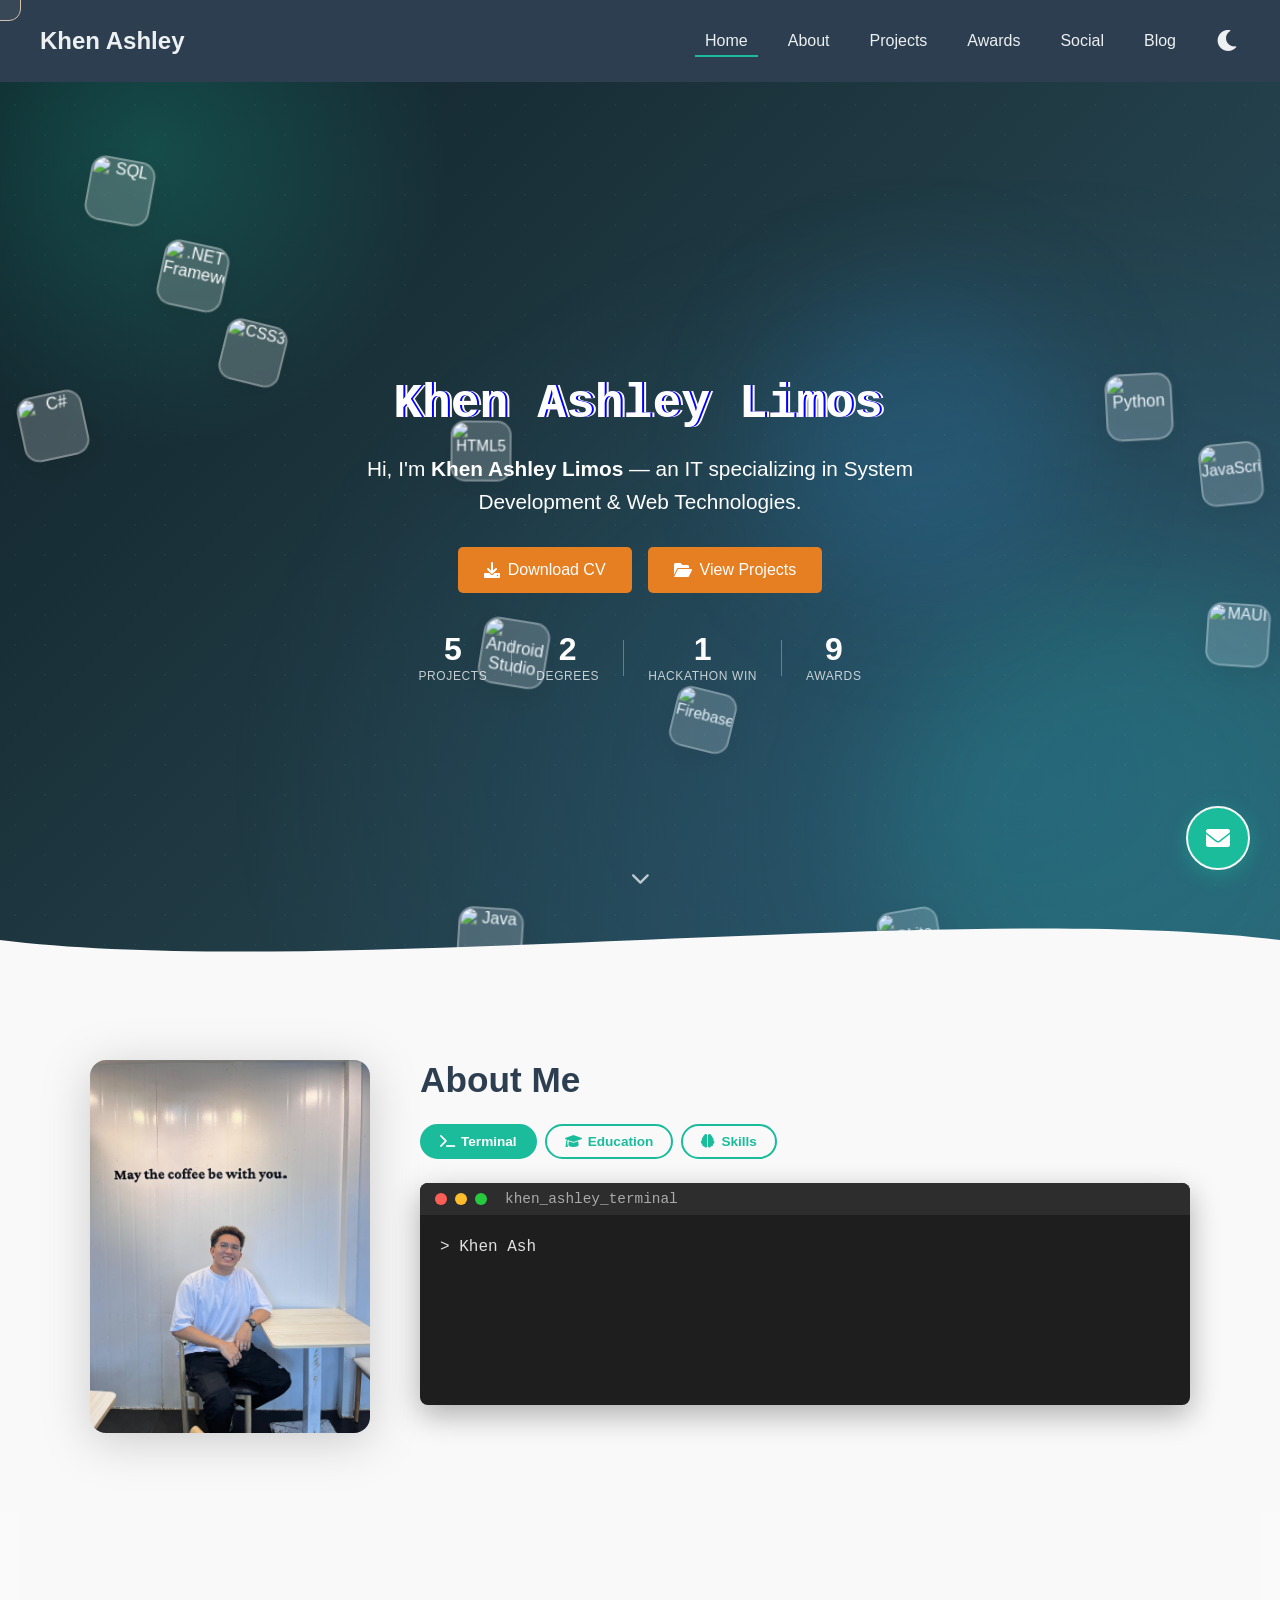
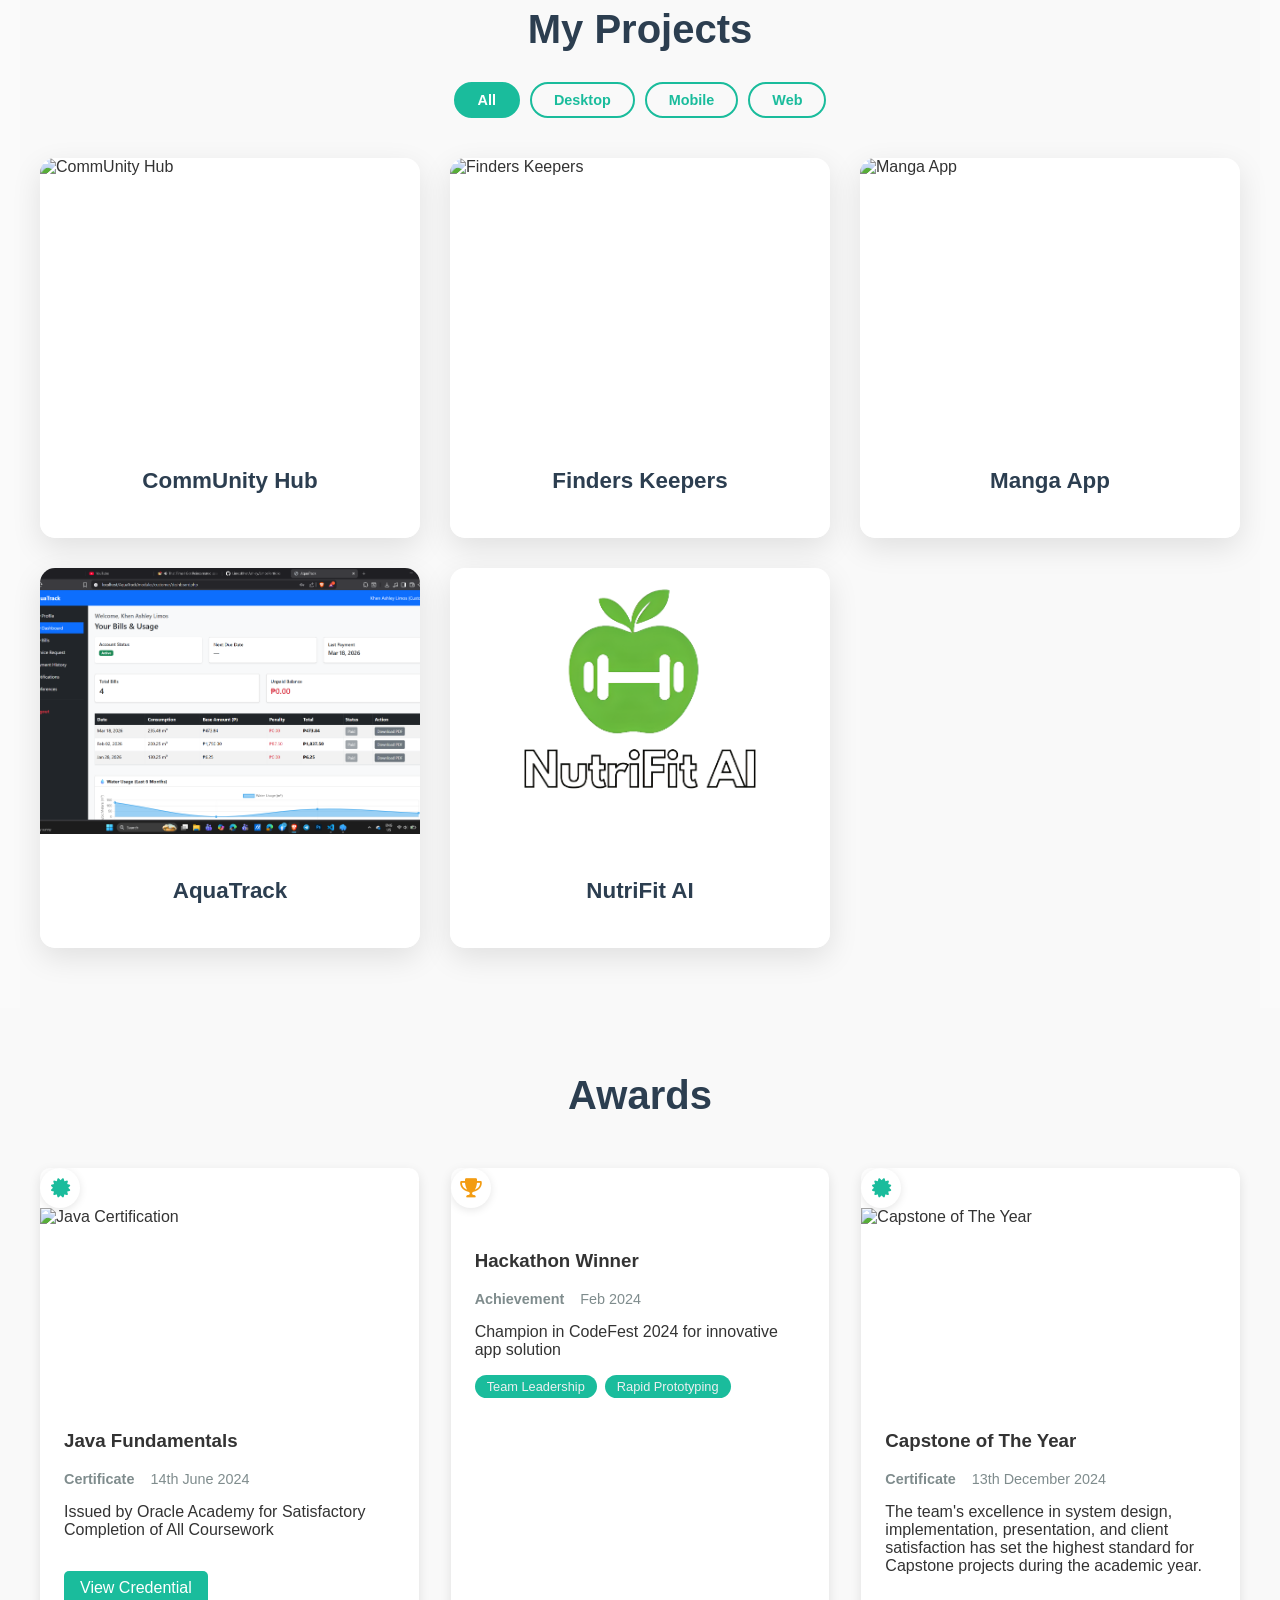
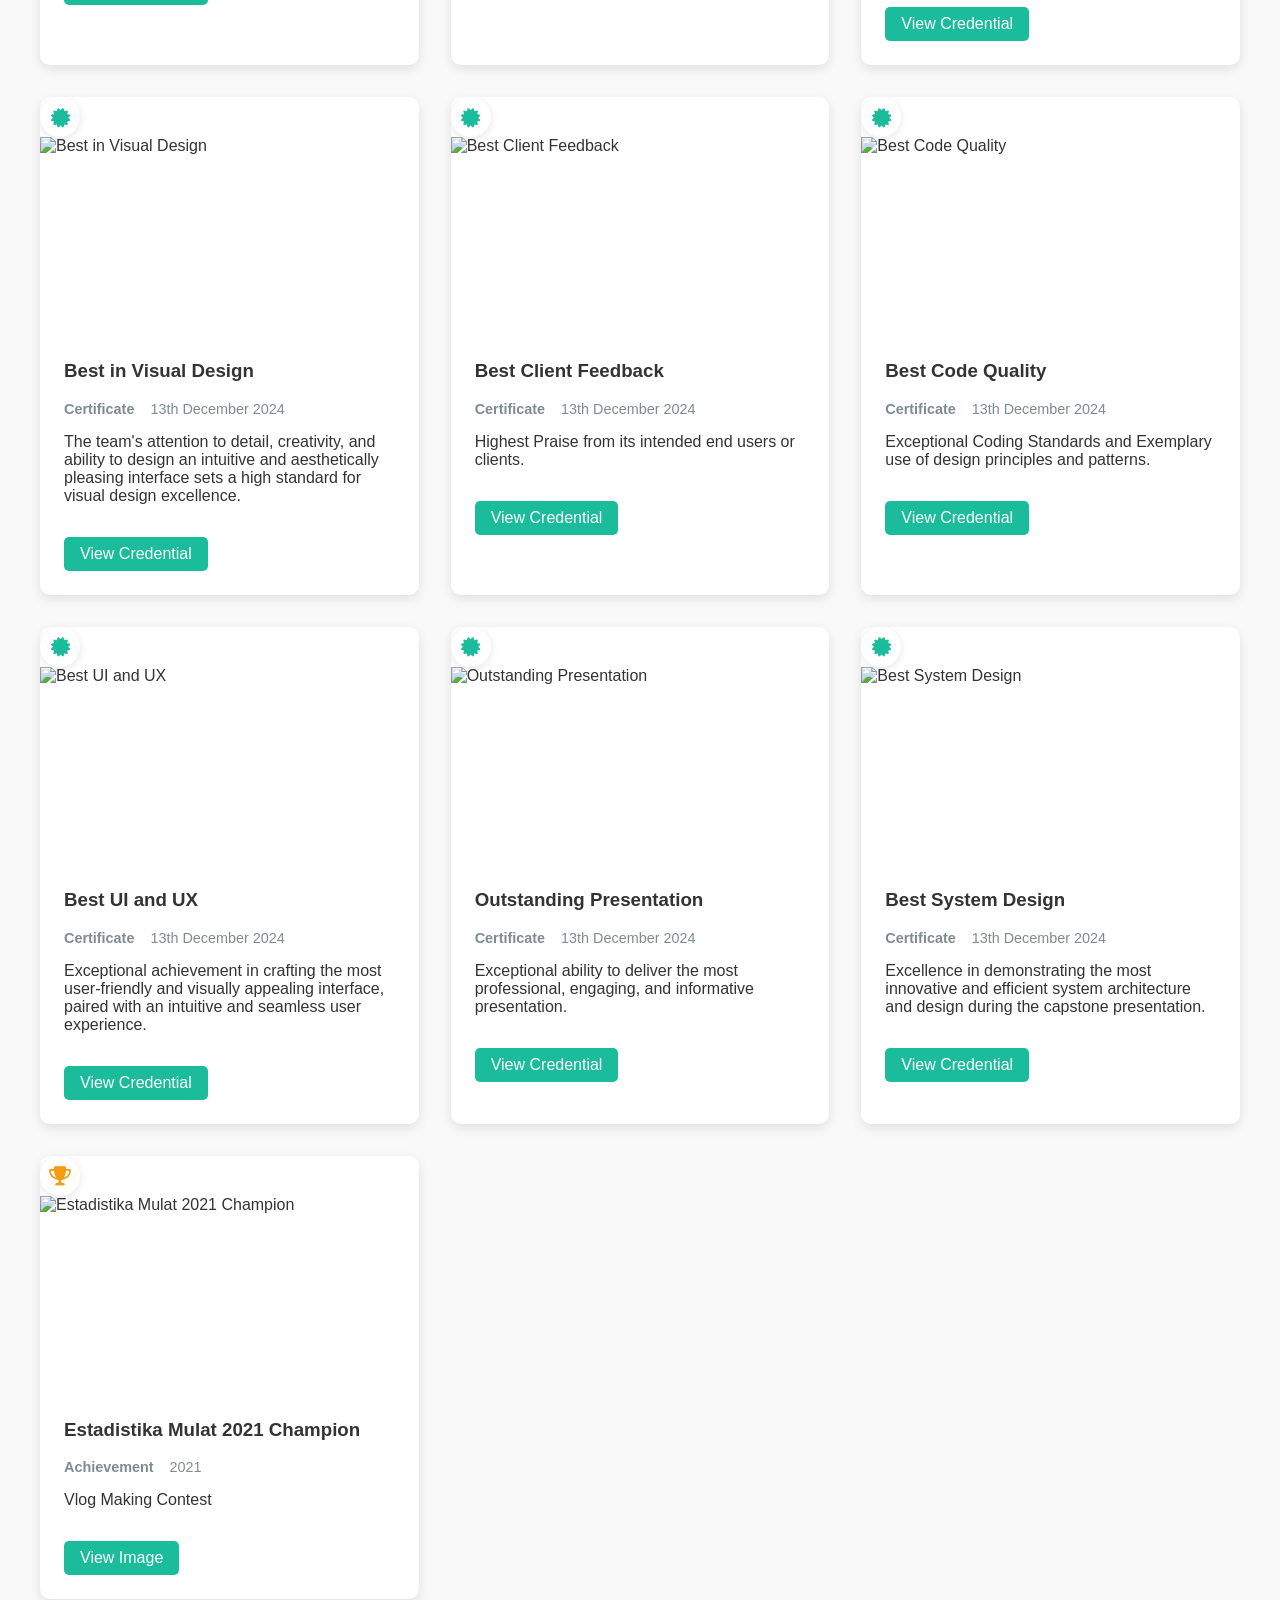
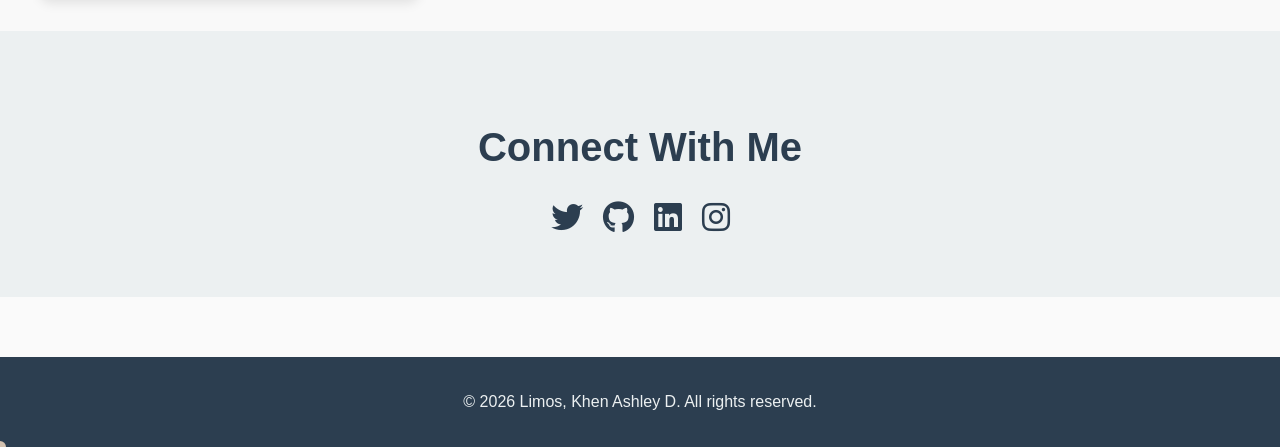
==== commit 1d51bc13: "Add files via upload" ====
--- a/index.html
+++ b/index.html
@@ -60,7 +60,7 @@
                 </div>
                 <div class="hero-stats">
                     <div class="hero-stat">
-                        <span class="hero-stat-num" data-target="4">0</span>
+                        <span class="hero-stat-num" data-target="5">0</span>
                         <span class="hero-stat-label">Projects</span>
                     </div>
                     <div class="hero-stat-divider"></div>
@@ -320,7 +320,27 @@
                         </div>
                     </div>
                 </div>
-                
+
+                <!-- Project 5 -->
+                <div class="project-card" data-category="web" data-category="mobile">   
+                    <div class="project-card-inner">
+                        <div class="project-card-front">
+                            <div class="project-preview">
+                                <img src="images/NutriFit.png" alt="NutriFit AI" loading="lazy">
+                            </div>
+                            <h3>NutriFit AI</h3>
+                        </div>
+                        <div class="project-card-back">
+                            <p class="tech-stack"><i class="fas fa-code"></i> React, Node.js, MongoDB</p>
+                            <p class="project-desc">One app to scan your meals, chat with an AI coach that knows your goals, and track workouts, steps and water. Made with React, Node.js and MongoDB</p>
+                            <div class="project-links">
+                                <a href="https://github.com/seacaats/NutriFitAI" class="github-btn" target="_blank" rel="noopener noreferrer"><i class="fab fa-github"></i> Code</a>
+                                <a href="https://nutrifitai-app.vercel.app/" class="demo-btn" target="_blank" rel="noopener noreferrer"><i class="fas fa-external-link-alt"></i> Demo</a>
+                            </div>
+                        </div>
+                    </div>
+                </div>
+
             </div>
         </section>
 
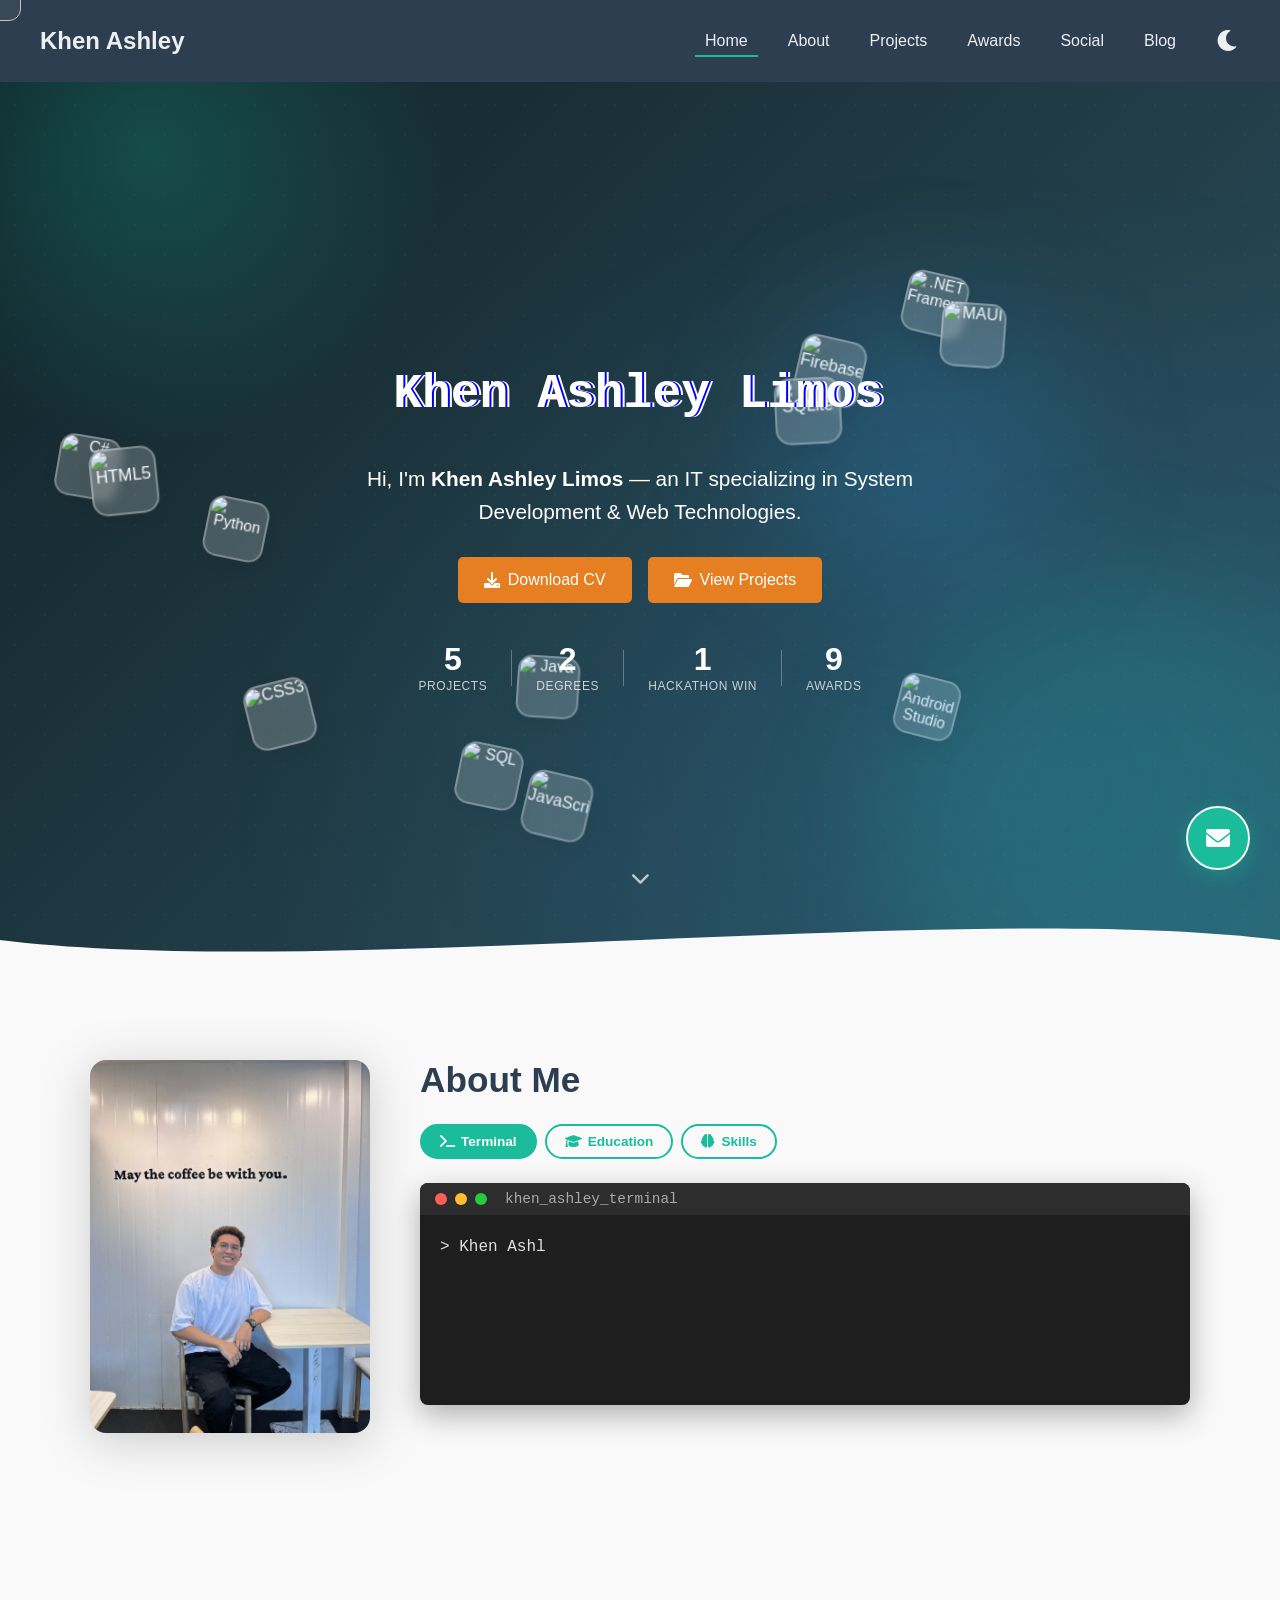
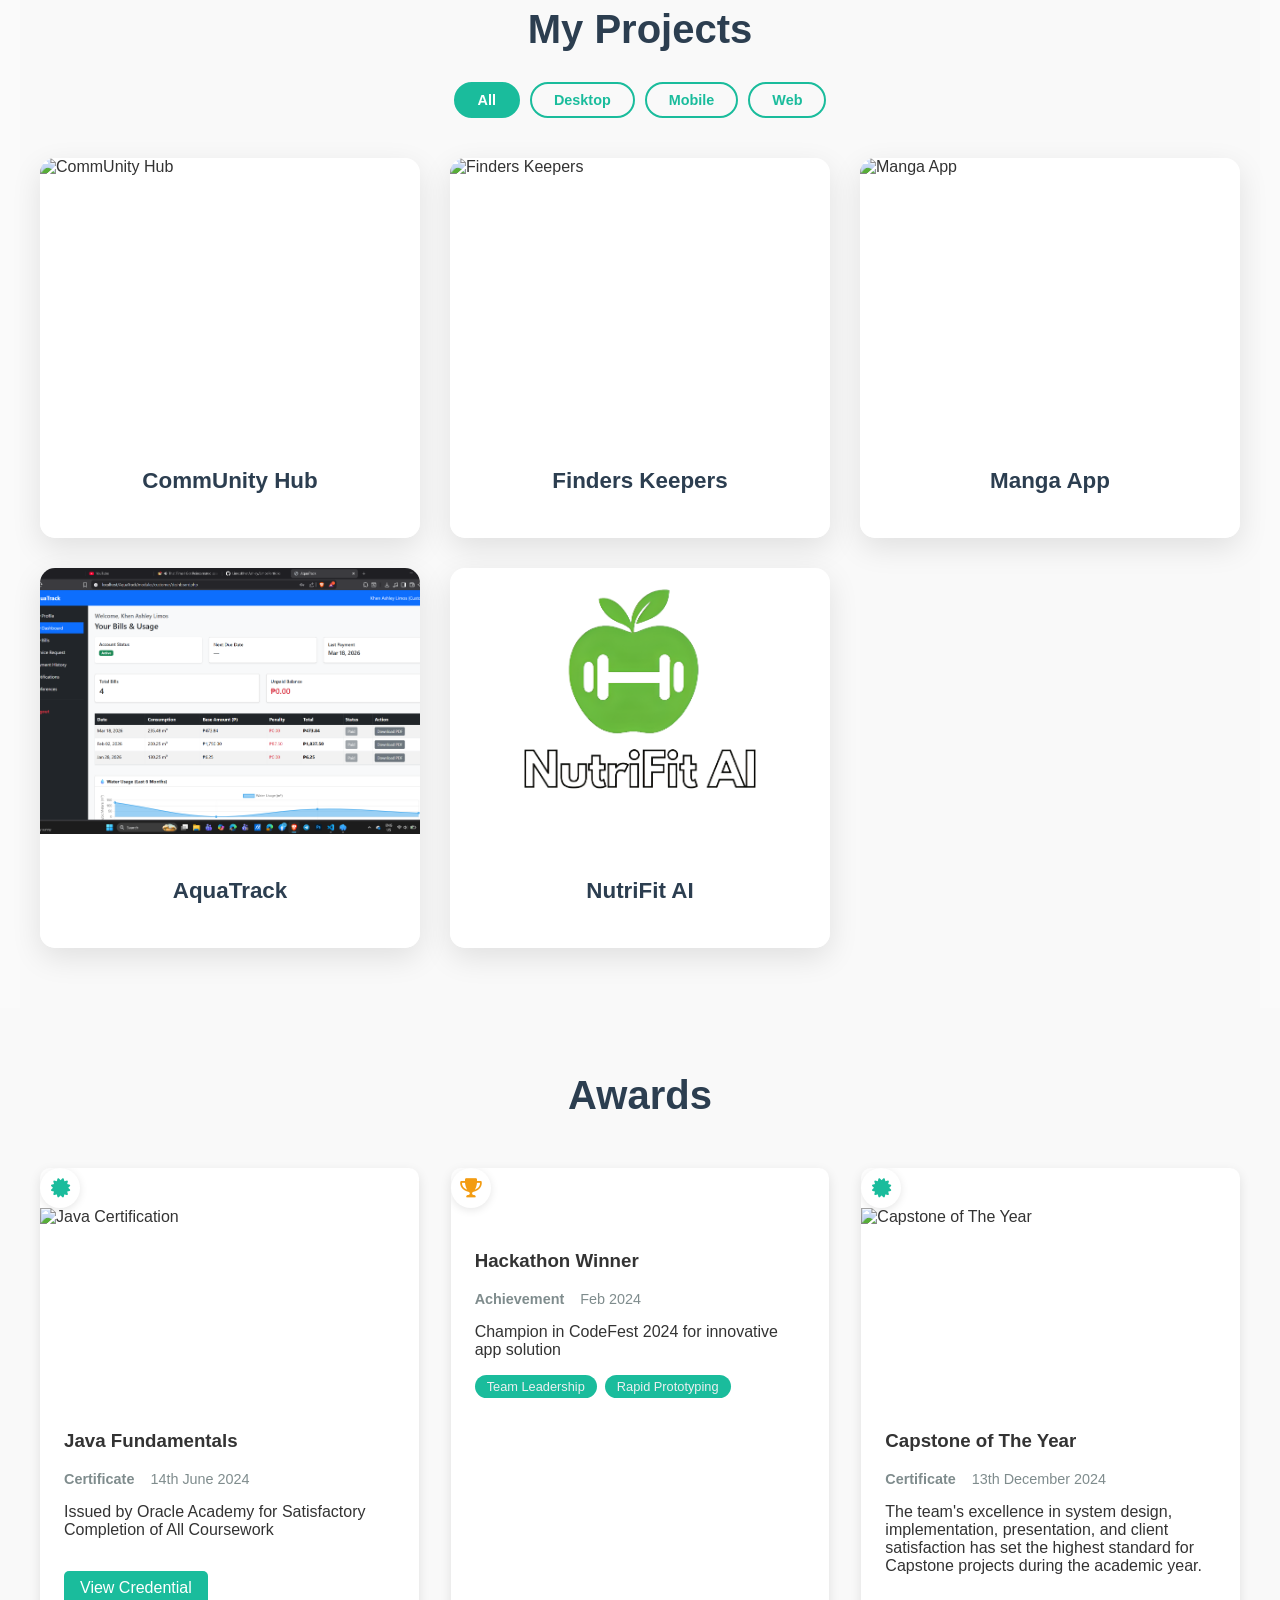
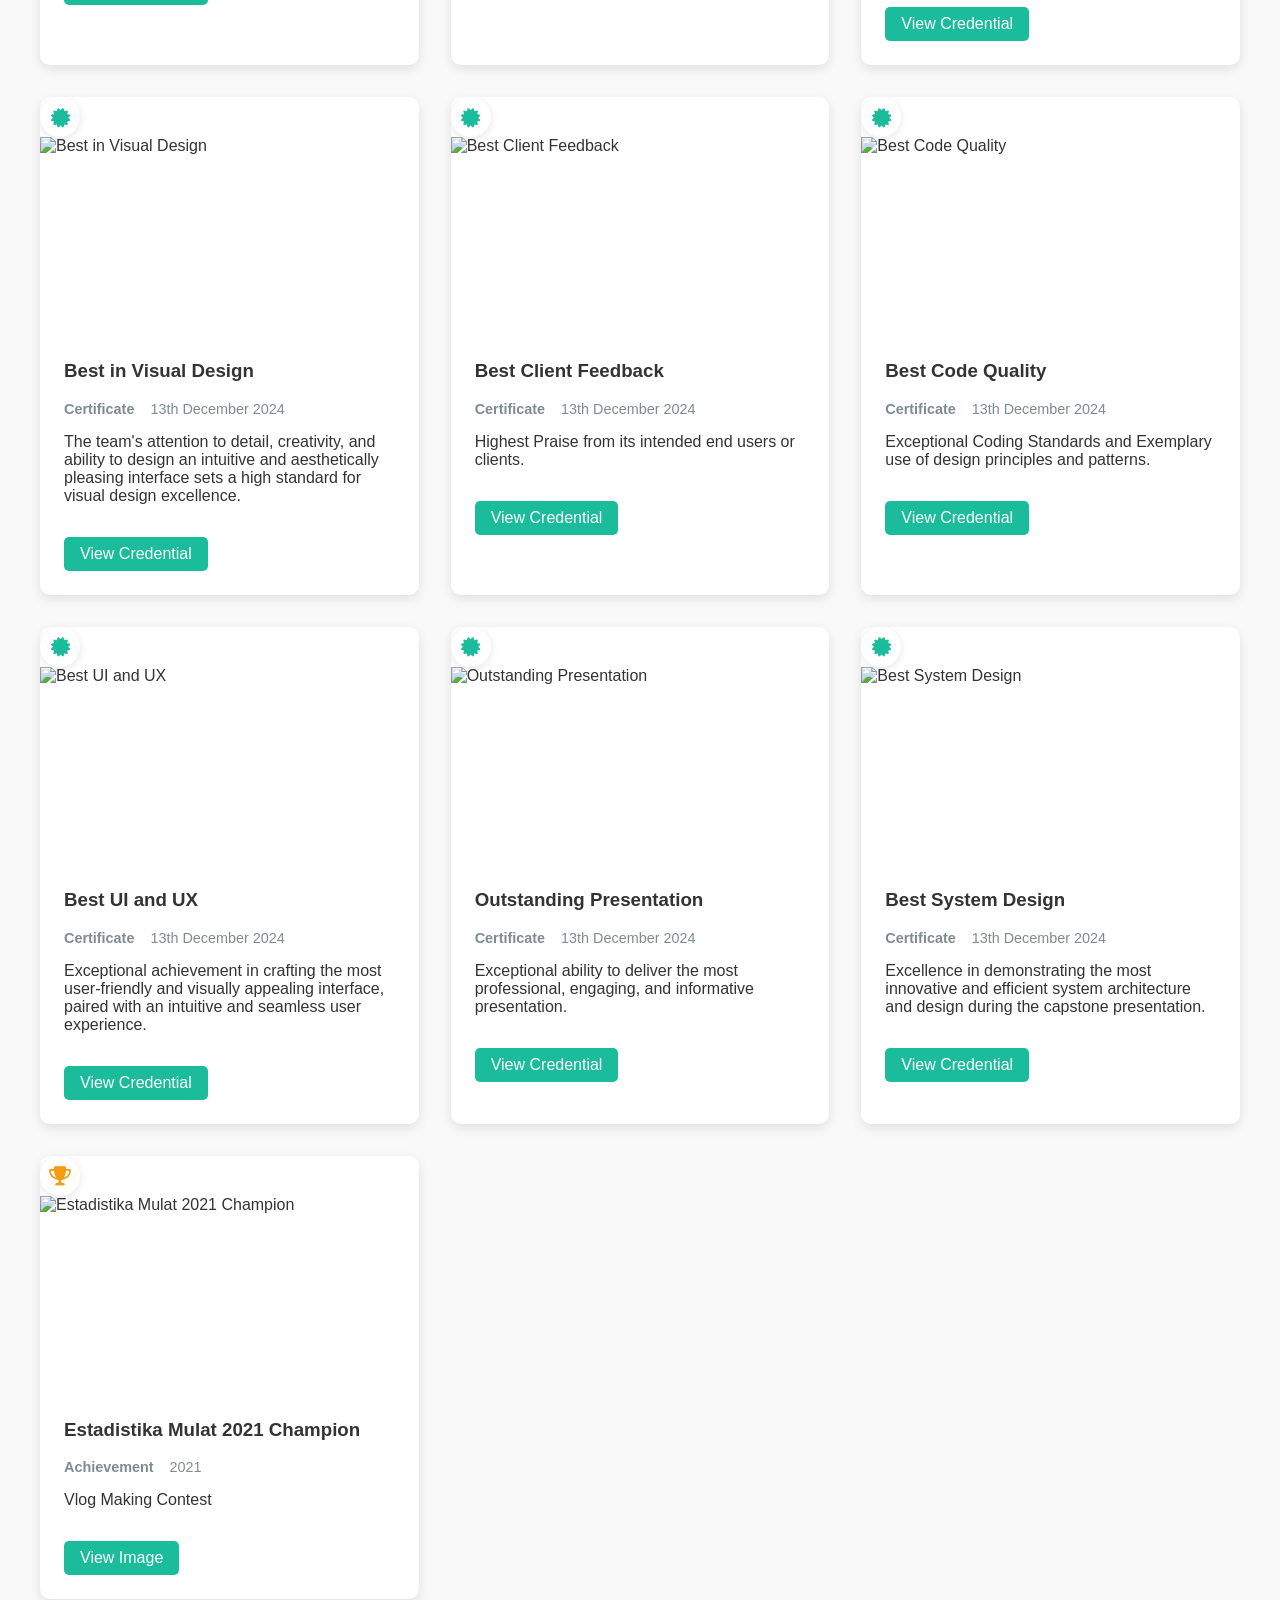
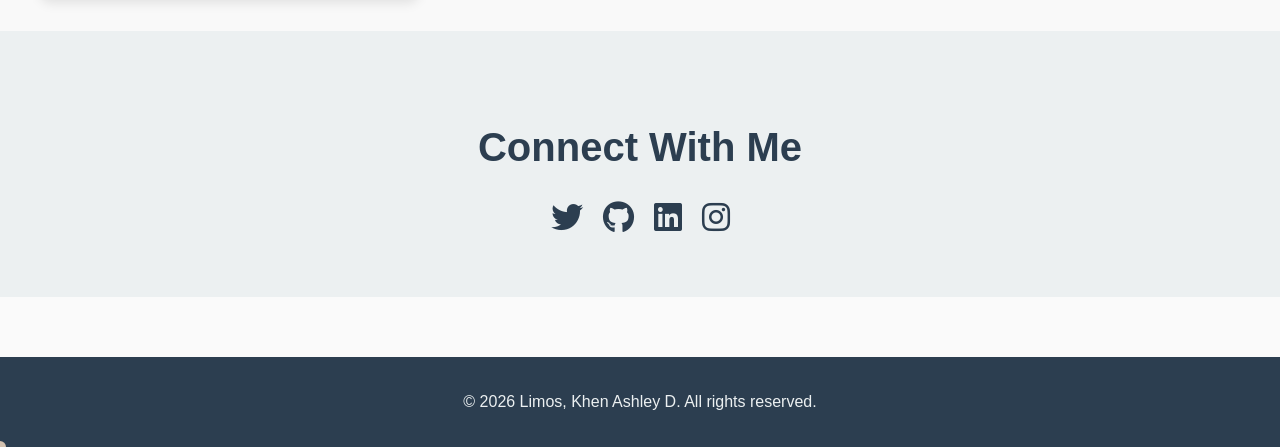
==== commit f5720527: "Add files via upload" ====
--- a/index.html
+++ b/index.html
@@ -332,9 +332,8 @@
                         </div>
                         <div class="project-card-back">
                             <p class="tech-stack"><i class="fas fa-code"></i> React, Node.js, MongoDB</p>
-                            <p class="project-desc">One app to scan your meals, chat with an AI coach that knows your goals, and track workouts, steps and water. Made with React, Node.js and MongoDB</p>
+                            <p class="project-desc">One app to scan your meals, chat with an AI coach that knows your goals, and track workouts, steps and water. Built with React, Node.js and MongoDB. I served as the UI/UX Designer for this team project.</p>
                             <div class="project-links">
-                                <a href="https://github.com/seacaats/NutriFitAI" class="github-btn" target="_blank" rel="noopener noreferrer"><i class="fab fa-github"></i> Code</a>
                                 <a href="https://nutrifitai-app.vercel.app/" class="demo-btn" target="_blank" rel="noopener noreferrer"><i class="fas fa-external-link-alt"></i> Demo</a>
                             </div>
                         </div>
@@ -501,7 +500,7 @@
         <section id="social-media" class="social-media">
             <h2>Connect With Me</h2>
             <div class="social-icons">
-                <a href="https://x.com/Kkhheennyy" target="_blank" rel="noopener noreferrer" class="social-icon">
+                <a href="https://x.com/khenetic_ash" target="_blank" rel="noopener noreferrer" class="social-icon">
                     <i class="fab fa-twitter"></i>
                 </a>
                 <a href="https://github.com/LimosKhenAshley" target="_blank" rel="noopener noreferrer" class="social-icon">
--- a/assets/style.css
+++ b/assets/style.css
@@ -423,6 +423,11 @@
     position: relative;
     z-index: 2;
     margin-bottom: 20px;
+    display: flex;
+    flex-direction: column;
+    align-items: center;
+    text-align: center;
+    width: 100%;
 }
 
 .btn {
@@ -497,6 +502,8 @@
     font-family: 'Courier New', monospace;
     position: relative;
     color: #fff;
+    text-align: center;
+    width: 100%;
 }
 
 /* Glitch effect layers */
@@ -555,6 +562,7 @@
     animation: fadeInUp 1s ease forwards 2s;
     max-width: 560px;
     line-height: 1.6;
+    text-align: center;
 }
 
 @keyframes fadeInUp {
